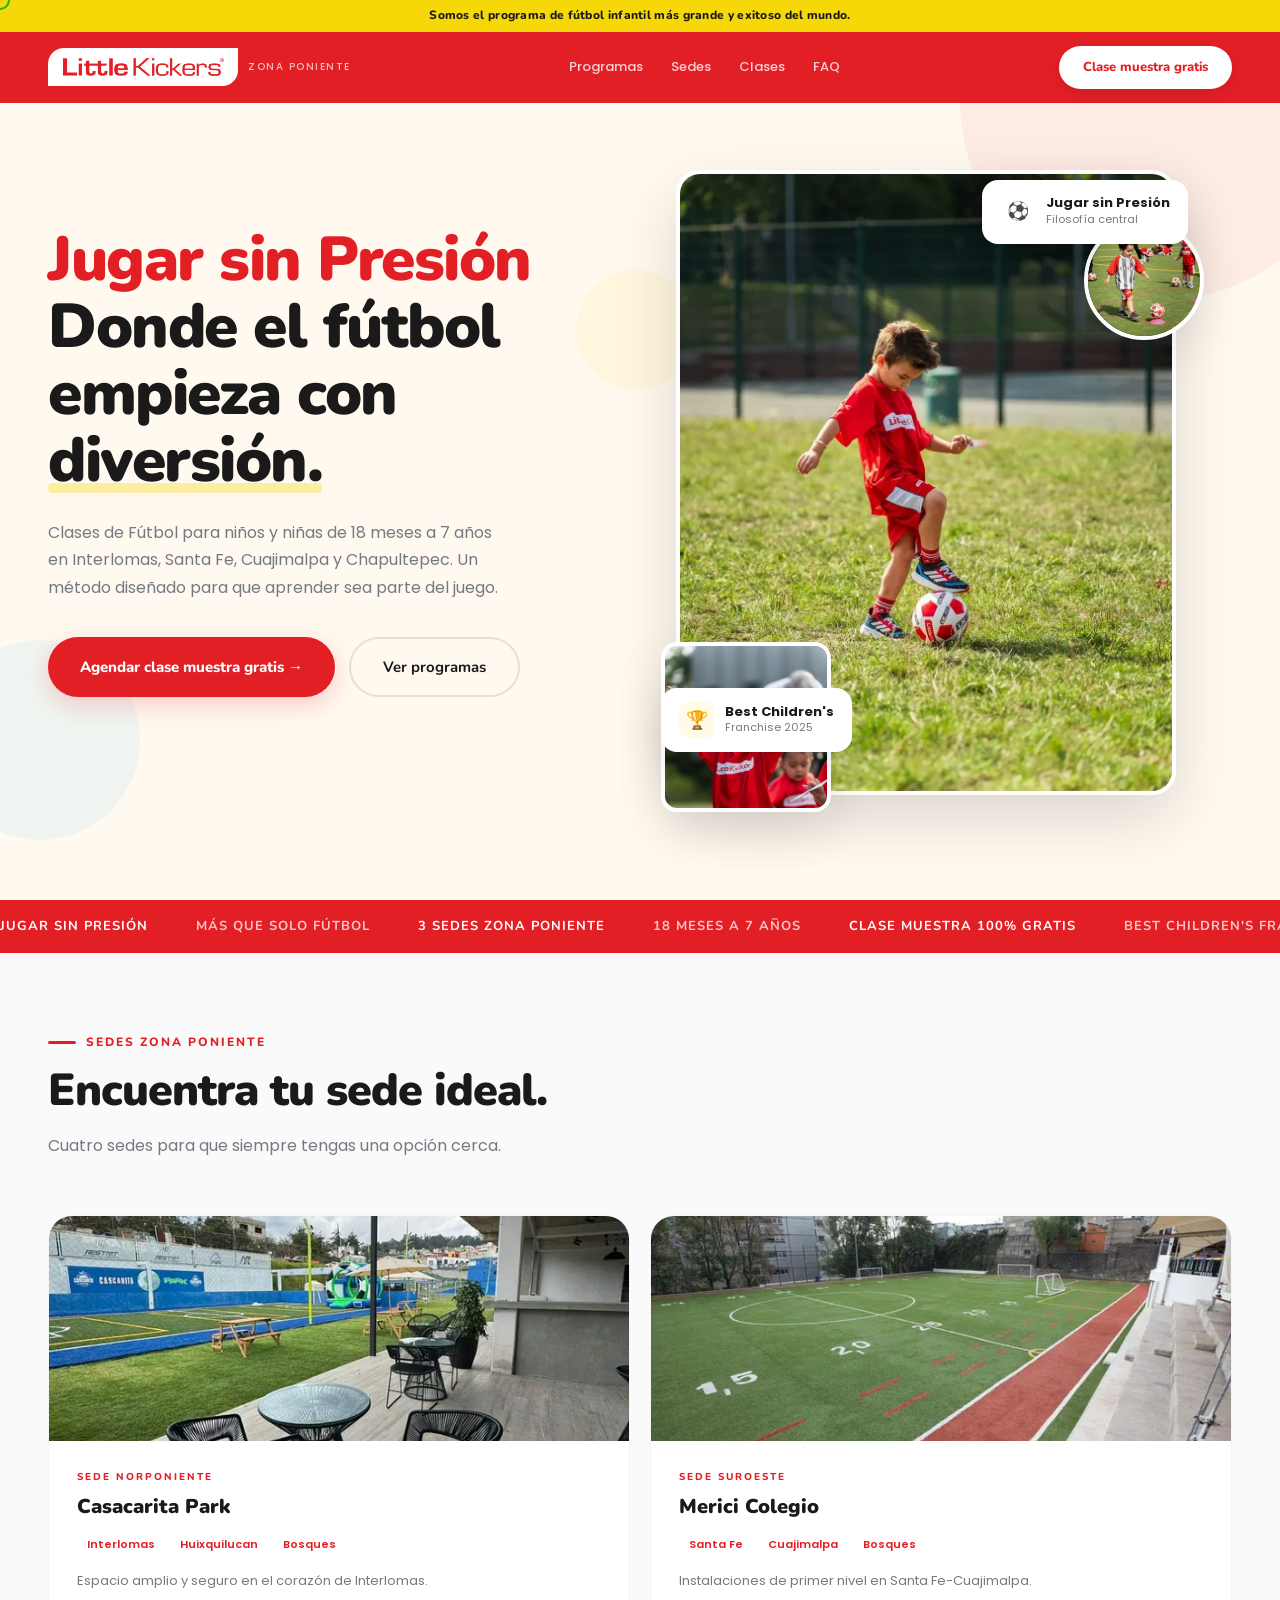
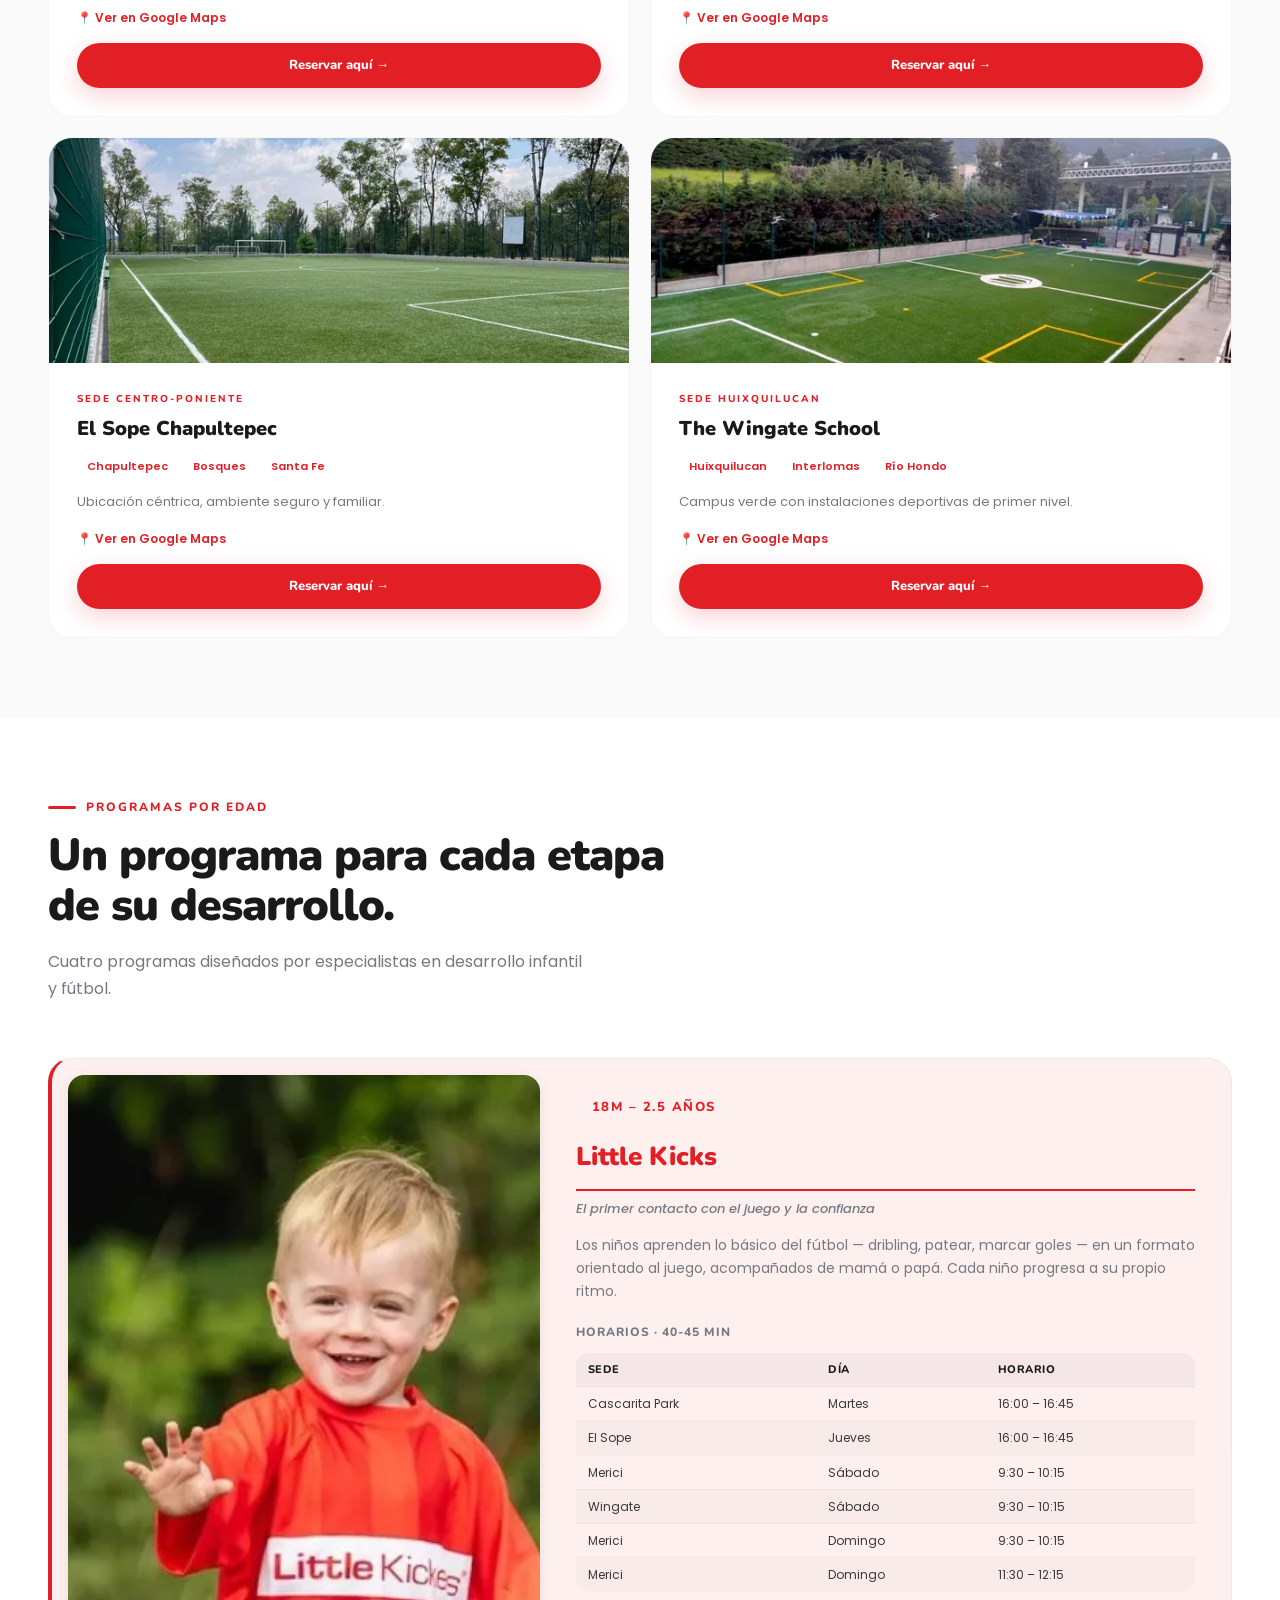
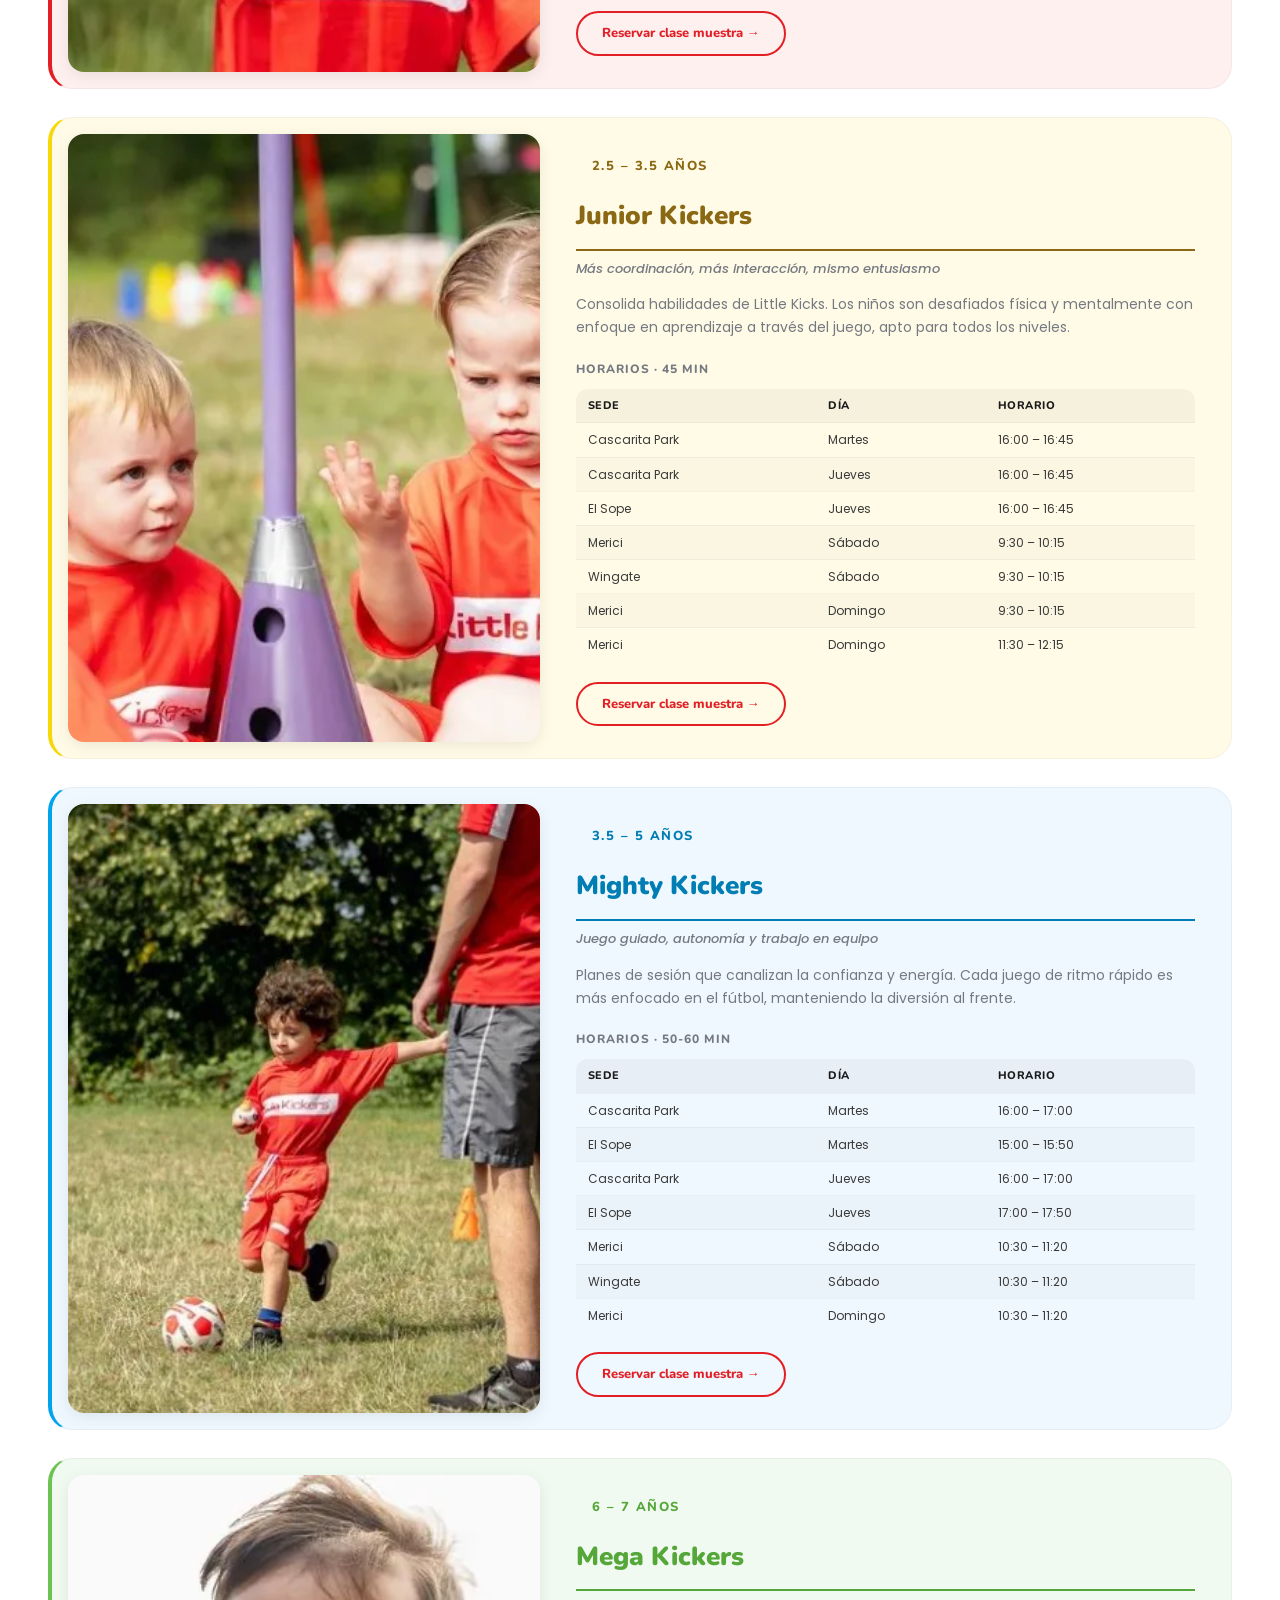
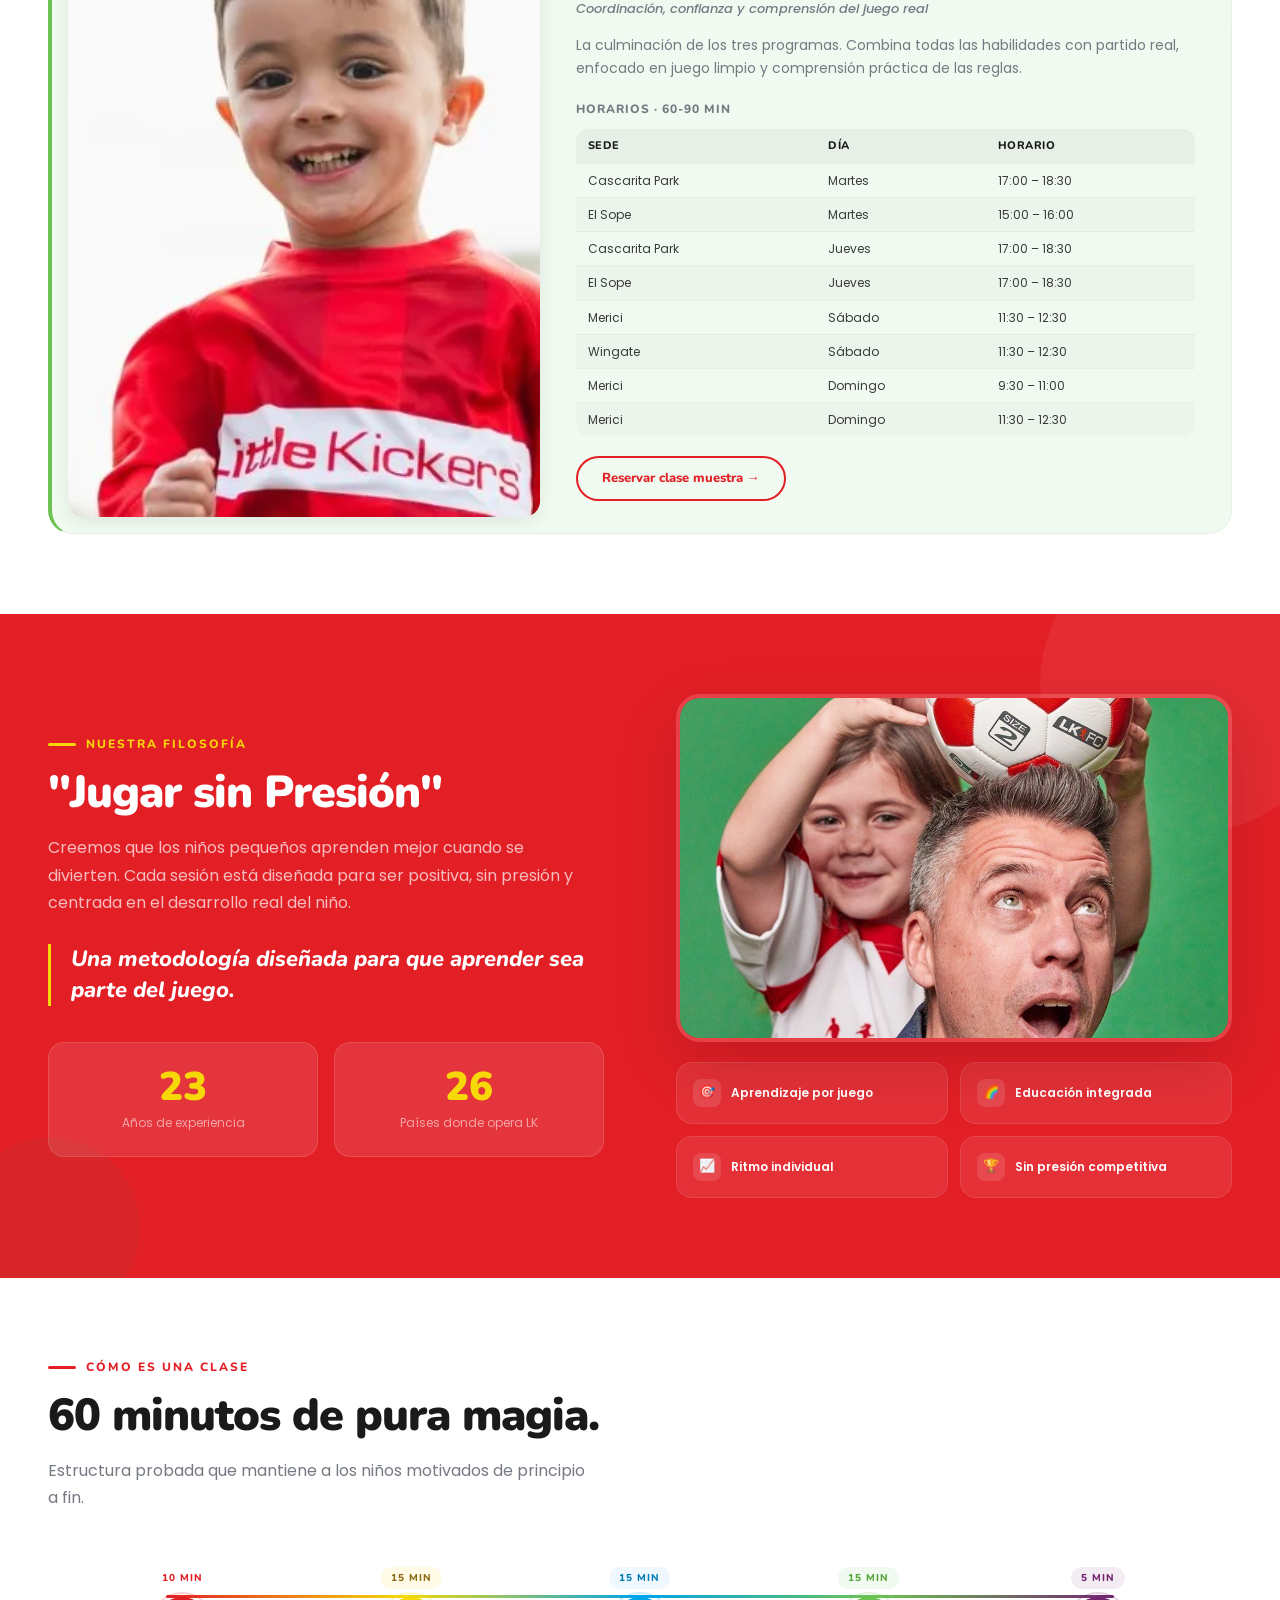
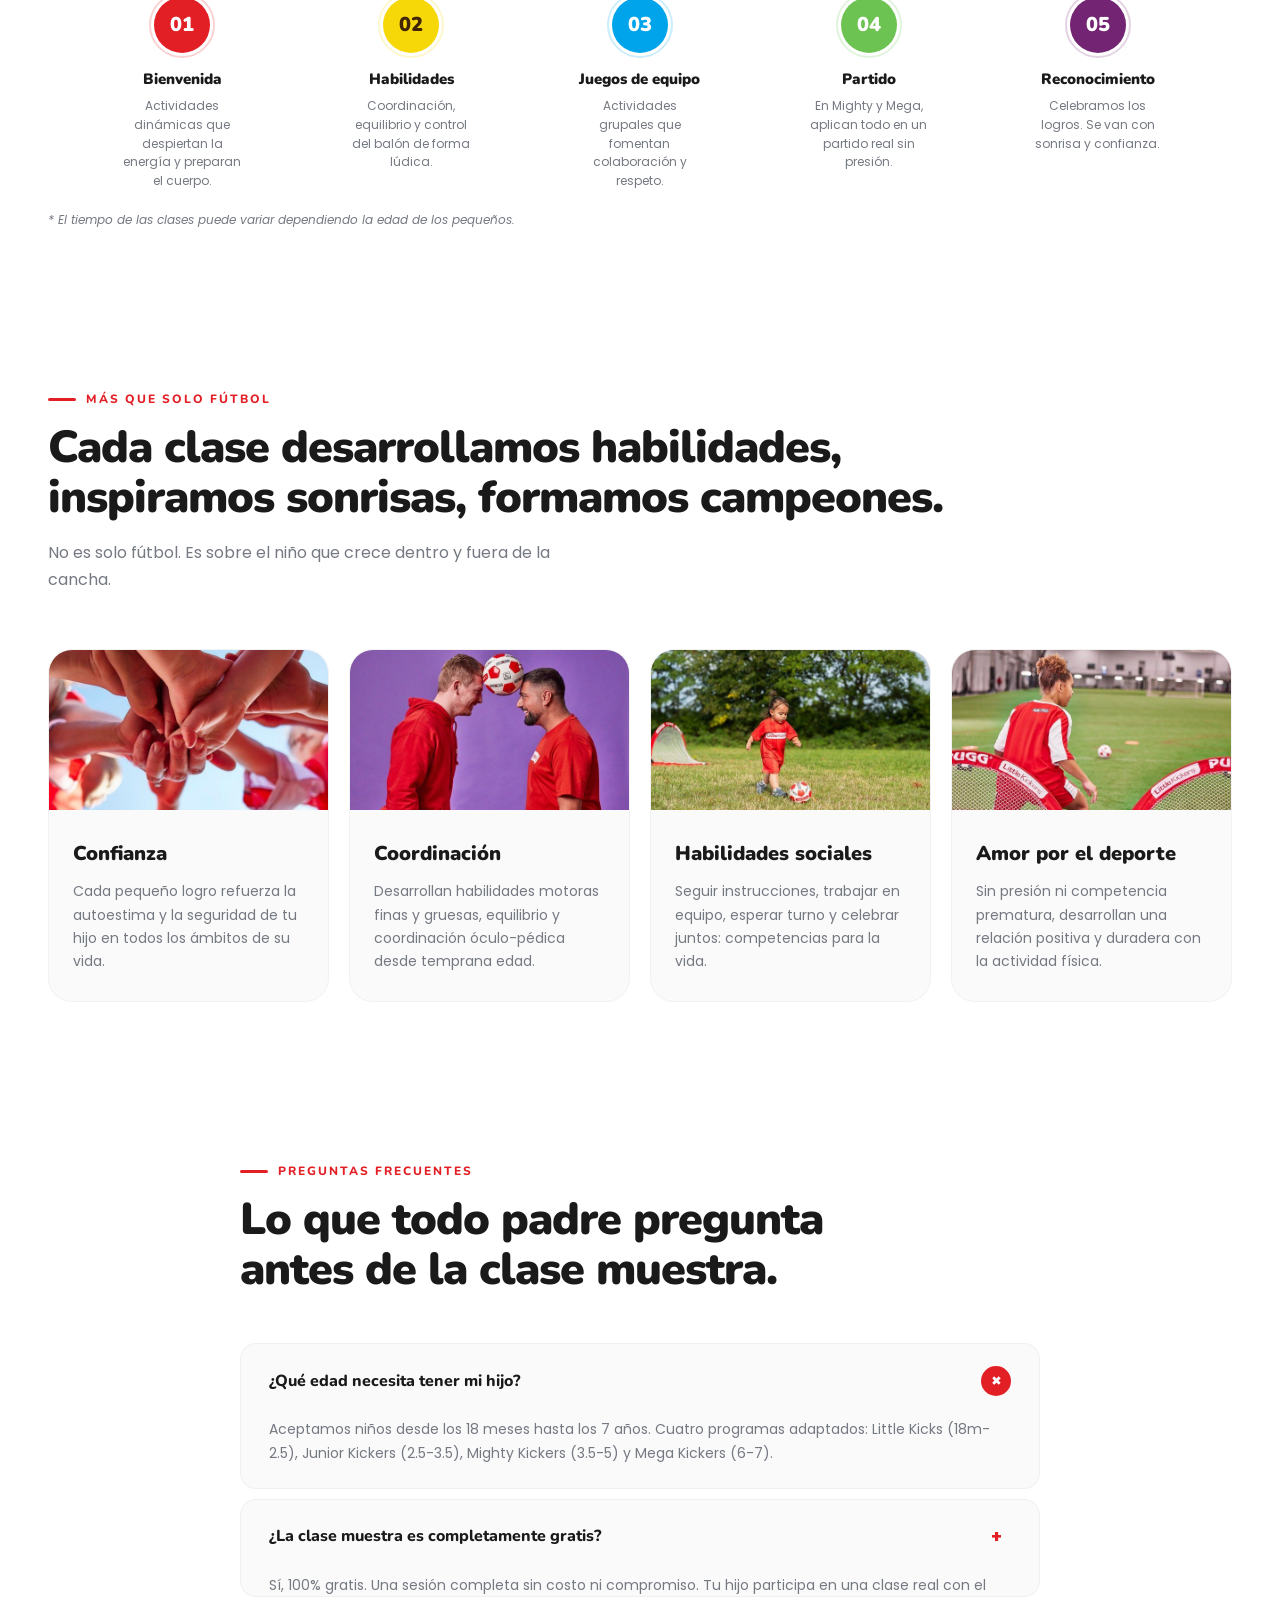
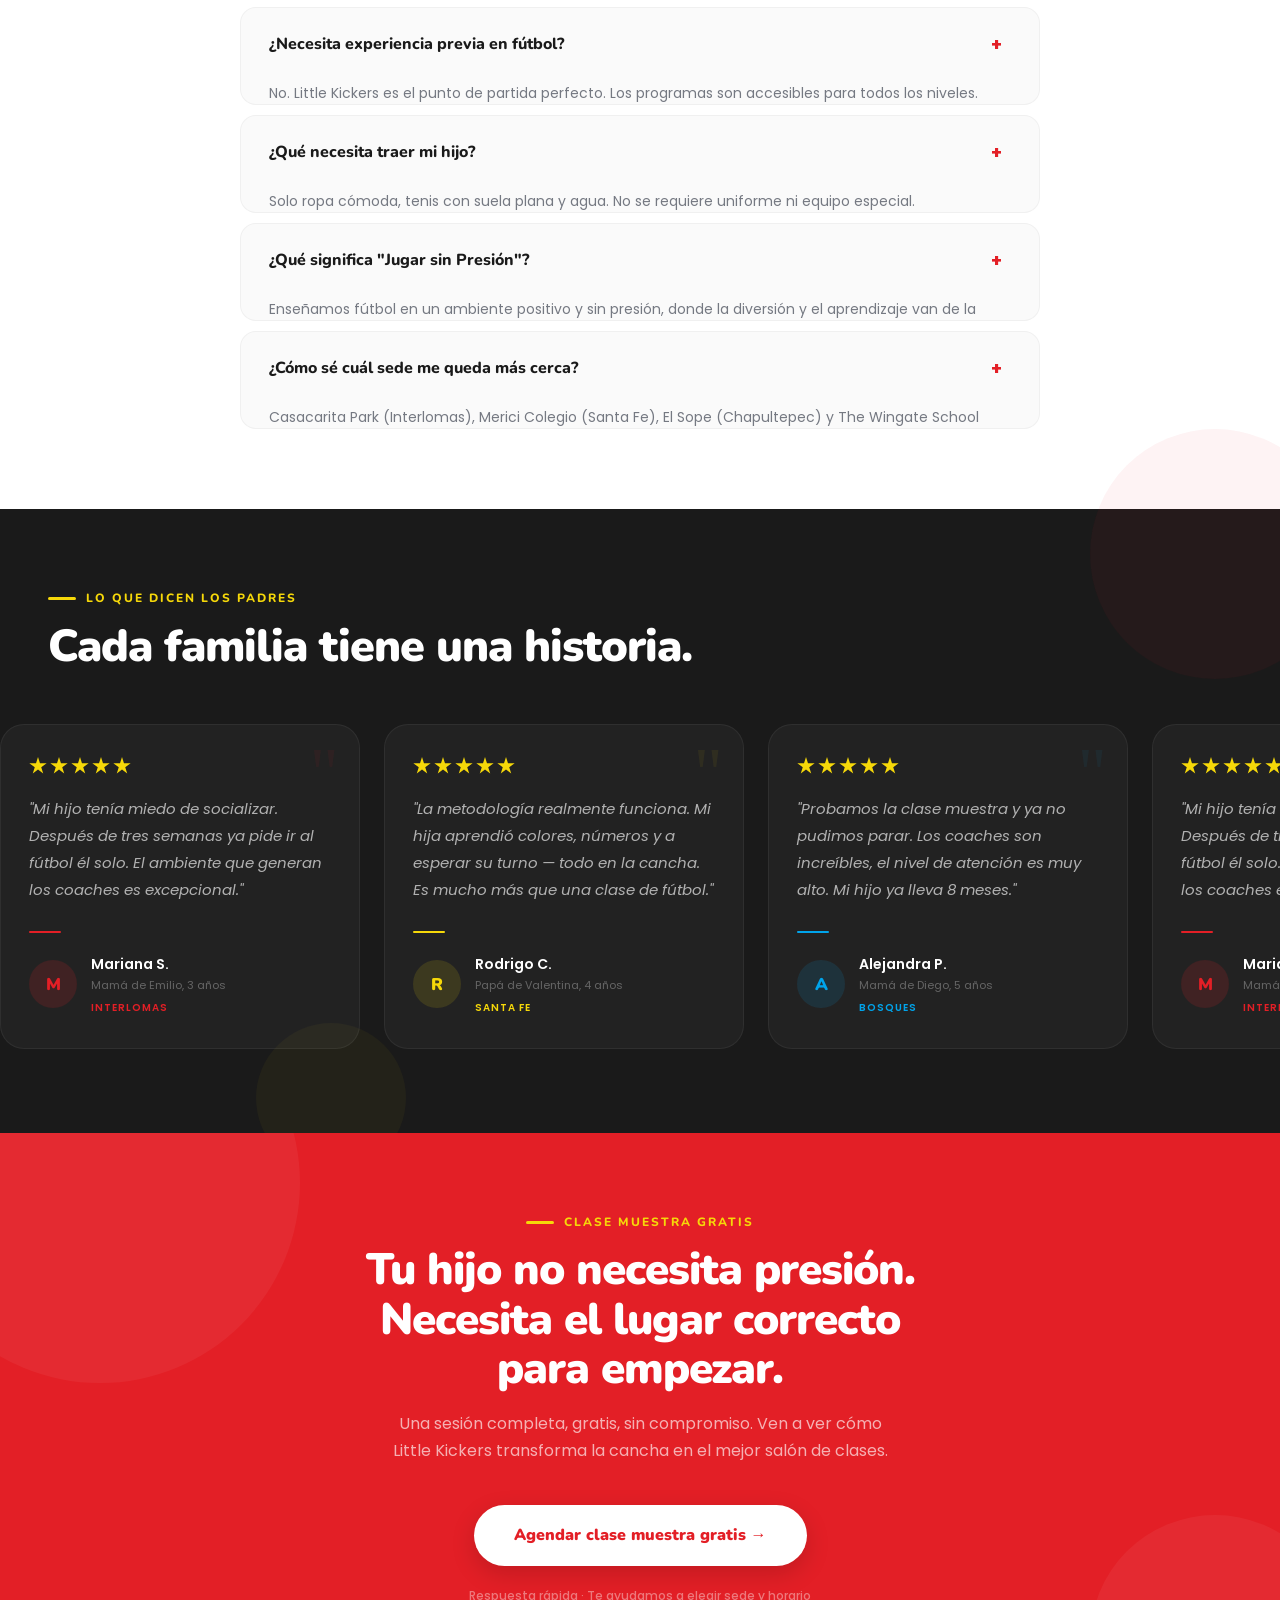
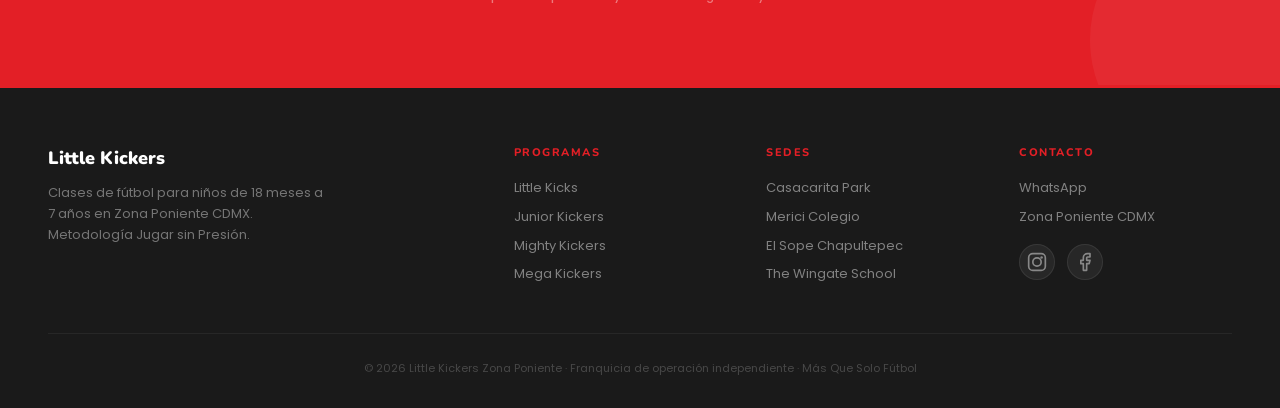
==== index.html @ 84f6823b "Add Google Tag Manager (GTM-WKDBT7DN) Co-Authored-By: Claude Opus 4.6 (1M context) <noreply@anthropi" ====
<!DOCTYPE html>
<html lang="es">
<head>
<!-- Google Tag Manager -->
<script>(function(w,d,s,l,i){w[l]=w[l]||[];w[l].push({'gtm.start':
new Date().getTime(),event:'gtm.js'});var f=d.getElementsByTagName(s)[0],
j=d.createElement(s),dl=l!='dataLayer'?'&l='+l:'';j.async=true;j.src=
'https://www.googletagmanager.com/gtm.js?id='+i+dl;f.parentNode.insertBefore(j,f);
})(window,document,'script','dataLayer','GTM-WKDBT7DN');</script>
<!-- End Google Tag Manager -->
<meta charset="UTF-8">
<meta name="viewport" content="width=device-width, initial-scale=1.0">
<title>Little Kickers Zona Poniente — Jugar sin Presión · Fútbol para niños de 18 meses a 7 años</title>
<meta name="description" content="Clases de fútbol para niños de 18 meses a 7 años en Interlomas, Santa Fe, Cuajimalpa, Bosques, Huixquilucan y Chapultepec. Metodología Jugar sin Presión. Clase muestra 100% gratis.">
<meta name="keywords" content="fútbol niños, Little Kickers, clases fútbol preescolar, Interlomas, Santa Fe, Cuajimalpa, Zona Poniente CDMX, Jugar sin Presión, clase muestra gratis, fútbol infantil">
<meta name="author" content="Little Kickers Zona Poniente">
<meta name="robots" content="index, follow">
<meta name="theme-color" content="#E31F26">
<link rel="icon" href="data:image/svg+xml,<svg xmlns='http://www.w3.org/2000/svg' viewBox='0 0 32 32'><rect width='32' height='32' rx='8' fill='%23E31F26'/><text x='50%25' y='55%25' dominant-baseline='central' text-anchor='middle' fill='white' font-family='sans-serif' font-weight='900' font-size='16'>LK</text></svg>">
<meta property="og:type" content="website">
<meta property="og:url" content="https://littlekickers-zonaponiente.vercel.app/">
<meta property="og:title" content="Little Kickers Zona Poniente — Jugar sin Presión">
<meta property="og:description" content="Clases de fútbol para niños de 18 meses a 7 años. Metodología internacional. Clase muestra 100% gratis en Interlomas, Santa Fe y Chapultepec.">
<meta property="og:image" content="https://littlekickers-zonaponiente.vercel.app/images/prog-mega-kickers.webp">
<meta property="og:locale" content="es_MX">
<meta name="twitter:card" content="summary_large_image">
<meta name="twitter:title" content="Little Kickers Zona Poniente — Jugar sin Presión">
<meta name="twitter:description" content="Fútbol para niños de 18 meses a 7 años en Zona Poniente CDMX. Clase muestra gratis.">
<meta name="twitter:image" content="https://littlekickers-zonaponiente.vercel.app/images/prog-mega-kickers.webp">
<link rel="preconnect" href="https://fonts.googleapis.com">
<link rel="preconnect" href="https://fonts.gstatic.com" crossorigin>
<link rel="dns-prefetch" href="https://wa.me">
<link rel="dns-prefetch" href="https://maps.google.com">
<link rel="dns-prefetch" href="https://www.google.com">
<link rel="preload" as="image" href="images/logo.webp" fetchpriority="high">
<link href="https://fonts.googleapis.com/css2?family=Nunito:wght@400;700;800;900&family=Poppins:wght@300;400;500;600&display=swap" rel="stylesheet">
<link rel="stylesheet" href="styles.css">
</head>
<body>
<!-- Google Tag Manager (noscript) -->
<noscript><iframe src="https://www.googletagmanager.com/ns.html?id=GTM-WKDBT7DN" height="0" width="0" style="display:none;visibility:hidden"></iframe></noscript>
<!-- End Google Tag Manager (noscript) -->

<div class="prog" id="prog"></div>

<!-- TOP BAR -->
<div class="top-bar" id="topbar">
  <span class="top-bar-text">Somos el programa de fútbol infantil más grande y exitoso del mundo.</span>
</div>

<!-- NAV -->
<nav id="nav">
  <a href="#" class="n-logo">
    <!-- Official LK Logo SVG (red on white, pill shape) -->
    <div class="n-logo-icon">
      <img src="images/logo.webp" alt="Little Kickers" height="38">
    </div>
    <div class="n-logo-txt">
      <div class="n-logo-sub">Zona Poniente</div>
    </div>
  </a>
  <div class="n-links">
    <a href="#programas" class="n-link">Programas</a>
    <a href="#sedes" class="n-link">Sedes</a>
    <a href="#clase" class="n-link">Clases</a>
    <a href="#faq" class="n-link">FAQ</a>
  </div>
  <a href="https://wa.me/5215565245035?text=Hola%2C%20me%20interesa%20agendar%20una%20clase%20muestra%20gratis%20para%20mi%20hijo%20en%20Little%20Kickers%20Zona%20Poniente." class="n-cta" target="_blank" rel="noopener">Clase muestra gratis</a>
  <div class="ham" id="ham" data-action="menu"><span></span><span></span><span></span></div>
</nav>
<div class="mob-menu" id="mob">
  <a href="#programas" data-action="menu">Programas</a>
  <a href="#sedes" data-action="menu">Sedes</a>
  <a href="#clase" data-action="menu">Clases</a>
  <a href="#faq" data-action="menu">FAQ</a>
  <a href="https://wa.me/5215565245035?text=Hola%2C%20me%20interesa%20una%20clase%20muestra%20gratis." target="_blank" rel="noopener" style="color:var(--lk-red)" data-action="menu">Clase muestra gratis →</a>
</div>

<!-- HERO -->
<section class="hero" id="inicio">
  <div class="hero-circles"><div class="hc hc1"></div><div class="hc hc2"></div><div class="hc hc3"></div><div class="hc hc4"></div></div>
  <div class="hero-inner">
    <div class="hero-text">
      <h1><span class="red">Jugar sin Presión</span><br>Donde el fútbol empieza con <span class="uy">diversión.</span></h1>
      <p class="hero-sub">Clases de Fútbol para niños y niñas de 18 meses a 7 años en Interlomas, Santa Fe, Cuajimalpa y Chapultepec. Un método diseñado para que aprender sea parte del juego.</p>
      <div class="hero-ctas">
        <a href="https://wa.me/5215565245035?text=Hola%2C%20me%20interesa%20agendar%20una%20clase%20muestra%20gratis%20para%20mi%20hijo%20en%20Little%20Kickers%20Zona%20Poniente." class="btn-r" target="_blank" rel="noopener">Agendar clase muestra gratis →</a>
        <a href="#programas" class="btn-o">Ver programas</a>
      </div>
    </div>
    <div class="hero-vis">
      <video class="hero-vid" autoplay muted loop playsinline preload="auto" poster="images/hero-celebration.webp" width="500" height="625">
        <source src="images/hero-video.mp4" type="video/mp4">
        <img src="images/hero-celebration.webp" alt="Little Kickers en acción" class="hero-img" width="500" height="625">
      </video>
      <img src="images/hero-highfive.jpg" alt="Coach dando high-five a niño" class="hero-sm p1" width="170" height="170" loading="lazy">
      <img src="images/hero-heart.jpg" alt="Niña haciendo corazón con las manos" class="hero-sm p2" width="140" height="140" loading="lazy">
      <div class="hero-fl f1"><div class="fl-icon" style="background:var(--rp)">⚽</div><div><div class="fl-t">Jugar sin Presión</div><div class="fl-s">Filosofía central</div></div></div>
      <div class="hero-fl f2"><div class="fl-icon" style="background:var(--yp)">🏆</div><div><div class="fl-t">Best Children's</div><div class="fl-s">Franchise 2025</div></div></div>
    </div>
  </div>
</section>

<!-- TICKER -->
<div class="ticker"><div class="ticker-track">
  <span class="ti"><strong>Jugar sin Presión</strong></span><span class="ti">Más Que Solo Fútbol</span><span class="ti"><strong>3 Sedes Zona Poniente</strong></span><span class="ti">18 meses a 7 años</span><span class="ti"><strong>Clase Muestra 100% Gratis</strong></span><span class="ti">Best Children's Franchise 2025</span><span class="ti"><strong>26 Países · 320+ Franquicias</strong></span>
  <span class="ti"><strong>Jugar sin Presión</strong></span><span class="ti">Más Que Solo Fútbol</span><span class="ti"><strong>3 Sedes Zona Poniente</strong></span><span class="ti">18 meses a 7 años</span><span class="ti"><strong>Clase Muestra 100% Gratis</strong></span><span class="ti">Best Children's Franchise 2025</span><span class="ti"><strong>26 Países · 320+ Franquicias</strong></span>
</div></div>

<!-- SEDES -->
<section class="sec sed" id="sedes">
  <div class="sec-in">
    <div class="sec-tag rv">Sedes Zona Poniente</div>
    <h2 class="sec-h rv d1">Encuentra tu sede ideal.</h2>
    <p class="sec-d rv d2">Cuatro sedes para que siempre tengas una opción cerca.</p>
    <div class="sed-g">
      <div class="sed-c rv"><div class="sed-map"><img src="images/sede-cascarita.webp" alt="Casacarita Park - sede Interlomas" class="sed-img" width="640" height="360" loading="lazy"></div><div class="sed-body"><div class="sed-zone">Sede Norponiente</div><div class="sed-name">Casacarita Park</div><div class="sed-tags"><span class="sed-tag">Interlomas</span><span class="sed-tag">Huixquilucan</span><span class="sed-tag">Bosques</span></div><div class="sed-desc">Espacio amplio y seguro en el corazón de Interlomas.</div><a href="https://www.google.com/maps/place/Cascarita+Park/@19.3475916,-99.3107434,17z/data=!3m1!4b1!4m6!3m5!1s0x85d207d34cbfd849:0xb42cde1fd2afd550!8m2!3d19.3475866!4d-99.3081685!16s%2Fg%2F11x01_0gjw?entry=ttu" class="sed-pin-link" target="_blank" rel="noopener">📍 Ver en Google Maps</a><a href="https://wa.me/5215565245035?text=Hola%2C%20me%20interesa%20agendar%20una%20clase%20muestra%20gratis%20en%20Casacarita%20Park." class="sed-cta" target="_blank" rel="noopener">Reservar aquí →</a></div></div>
      <div class="sed-c rv d1"><div class="sed-map"><img src="images/sede-merici.webp" alt="Merici Colegio - sede Santa Fe" class="sed-img" width="640" height="360" loading="lazy"></div><div class="sed-body"><div class="sed-zone">Sede Suroeste</div><div class="sed-name">Merici Colegio</div><div class="sed-tags"><span class="sed-tag">Santa Fe</span><span class="sed-tag">Cuajimalpa</span><span class="sed-tag">Bosques</span></div><div class="sed-desc">Instalaciones de primer nivel en Santa Fe-Cuajimalpa.</div><a href="https://www.google.com/maps/place/Colegio+Merici/@19.3832648,-99.2578857,17z/data=!3m1!4b1!4m6!3m5!1s0x85d2011f761e665d:0x805bfde3158527c1!8m2!3d19.3832598!4d-99.2553108!16s%2Fg%2F1ptwy5fjj?entry=ttu" class="sed-pin-link" target="_blank" rel="noopener">📍 Ver en Google Maps</a><a href="https://wa.me/5215565245035?text=Hola%2C%20me%20interesa%20agendar%20una%20clase%20muestra%20gratis%20en%20Merici%20Colegio." class="sed-cta" target="_blank" rel="noopener">Reservar aquí →</a></div></div>
      <div class="sed-c rv d2"><div class="sed-map"><img src="images/sede-sope.webp" alt="El Sope Chapultepec - sede Centro-Poniente" class="sed-img" width="640" height="360" loading="lazy"></div><div class="sed-body"><div class="sed-zone">Sede Centro-Poniente</div><div class="sed-name">El Sope Chapultepec</div><div class="sed-tags"><span class="sed-tag">Chapultepec</span><span class="sed-tag">Bosques</span><span class="sed-tag">Santa Fe</span></div><div class="sed-desc">Ubicación céntrica, ambiente seguro y familiar.</div><a href="https://www.google.com/maps/search/?api=1&query=19.417034,-99.201044" class="sed-pin-link" target="_blank" rel="noopener">📍 Ver en Google Maps</a><a href="https://wa.me/5215565245035?text=Hola%2C%20me%20interesa%20agendar%20una%20clase%20muestra%20gratis%20en%20El%20Sope%20Chapultepec." class="sed-cta" target="_blank" rel="noopener">Reservar aquí →</a></div></div>
      <div class="sed-c rv d3"><div class="sed-map"><img src="images/sede-wingate.webp" alt="The Wingate School - sede Huixquilucan" class="sed-img" width="640" height="360" loading="lazy"></div><div class="sed-body"><div class="sed-zone">Sede Huixquilucan</div><div class="sed-name">The Wingate School</div><div class="sed-tags"><span class="sed-tag">Huixquilucan</span><span class="sed-tag">Interlomas</span><span class="sed-tag">Río Hondo</span></div><div class="sed-desc">Campus verde con instalaciones deportivas de primer nivel.</div><a href="https://www.google.com/maps/place/The+Wingate+School/@19.4018648,-99.3266987,17z/data=!3m1!4b1!4m6!3m5!1s0x85d201f303a98a65:0xe2e23447874b10c!8m2!3d19.4018598!4d-99.3241238!16s%2Fg%2F11cmyvkqmg?entry=ttu" class="sed-pin-link" target="_blank" rel="noopener">📍 Ver en Google Maps</a><a href="https://wa.me/5215565245035?text=Hola%2C%20me%20interesa%20agendar%20una%20clase%20muestra%20gratis%20en%20The%20Wingate%20School." class="sed-cta" target="_blank" rel="noopener">Reservar aquí →</a></div></div>
    </div>
  </div>
</section>

<!-- PROGRAMS -->
<section class="sec prg" id="programas">
  <div class="sec-in">
    <div class="sec-tag rv">Programas por edad</div>
    <h2 class="sec-h rv d1">Un programa para cada etapa<br>de su desarrollo.</h2>
    <p class="sec-d rv d2">Cuatro programas diseñados por especialistas en desarrollo infantil y fútbol.</p>
    <div class="prg-g">
      <div class="prg-c rv">
        <img src="images/prog-little-kicks.webp" alt="Bebé aprendiendo fútbol en Little Kicks" class="prg-img" loading="lazy" width="640" height="220">
        <div class="prg-body"><div class="prg-top"><span class="prg-tag red">18m – 2.5 años</span></div><div class="prg-name">Little Kicks</div><div class="prg-sub">El primer contacto con el juego y la confianza</div><div class="prg-desc">Los niños aprenden lo básico del fútbol — dribling, patear, marcar goles — en un formato orientado al juego, acompañados de mamá o papá. Cada niño progresa a su propio ritmo.</div><div class="prg-hor"><div class="prg-hor-h">Horarios · 40-45 min</div><table class="prg-tb"><thead><tr><th>Sede</th><th>Día</th><th>Horario</th></tr></thead><tbody><tr><td>Cascarita Park</td><td>Martes</td><td>16:00 – 16:45</td></tr><tr><td>El Sope</td><td>Jueves</td><td>16:00 – 16:45</td></tr><tr><td>Merici</td><td>Sábado</td><td>9:30 – 10:15</td></tr><tr><td>Wingate</td><td>Sábado</td><td>9:30 – 10:15</td></tr><tr><td>Merici</td><td>Domingo</td><td>9:30 – 10:15</td></tr><tr><td>Merici</td><td>Domingo</td><td>11:30 – 12:15</td></tr></tbody></table></div><a href="https://wa.me/5215565245035?text=Hola%2C%20me%20interesa%20Little%20Kicks%20(18%20meses%20a%202.5%20años)%20-%20clase%20muestra%20gratis." class="prg-cta" target="_blank" rel="noopener">Reservar clase muestra →</a></div>
      </div>
      <div class="prg-c rv d1">
        <img src="images/prog-junior-kickers.webp" alt="Niño pequeño pateando balón en Junior Kickers" class="prg-img" loading="lazy" width="640" height="220">
        <div class="prg-body"><div class="prg-top"><span class="prg-tag yel">2.5 – 3.5 años</span></div><div class="prg-name">Junior Kickers</div><div class="prg-sub">Más coordinación, más interacción, mismo entusiasmo</div><div class="prg-desc">Consolida habilidades de Little Kicks. Los niños son desafiados física y mentalmente con enfoque en aprendizaje a través del juego, apto para todos los niveles.</div><div class="prg-hor"><div class="prg-hor-h">Horarios · 45 min</div><table class="prg-tb"><thead><tr><th>Sede</th><th>Día</th><th>Horario</th></tr></thead><tbody><tr><td>Cascarita Park</td><td>Martes</td><td>16:00 – 16:45</td></tr><tr><td>Cascarita Park</td><td>Jueves</td><td>16:00 – 16:45</td></tr><tr><td>El Sope</td><td>Jueves</td><td>16:00 – 16:45</td></tr><tr><td>Merici</td><td>Sábado</td><td>9:30 – 10:15</td></tr><tr><td>Wingate</td><td>Sábado</td><td>9:30 – 10:15</td></tr><tr><td>Merici</td><td>Domingo</td><td>9:30 – 10:15</td></tr><tr><td>Merici</td><td>Domingo</td><td>11:30 – 12:15</td></tr></tbody></table></div><a href="https://wa.me/5215565245035?text=Hola%2C%20me%20interesa%20Junior%20Kickers%20(2.5%20a%203.5%20años)%20-%20clase%20muestra%20gratis." class="prg-cta" target="_blank" rel="noopener">Reservar clase muestra →</a></div>
      </div>
      <div class="prg-c rv d2">
        <img src="images/prog-mighty-kickers.webp" alt="Niño corriendo sonriente en Mighty Kickers" class="prg-img" loading="lazy" width="640" height="220">
        <div class="prg-body"><div class="prg-top"><span class="prg-tag blu">3.5 – 5 años</span></div><div class="prg-name">Mighty Kickers</div><div class="prg-sub">Juego guiado, autonomía y trabajo en equipo</div><div class="prg-desc">Planes de sesión que canalizan la confianza y energía. Cada juego de ritmo rápido es más enfocado en el fútbol, manteniendo la diversión al frente.</div><div class="prg-hor"><div class="prg-hor-h">Horarios · 50-60 min</div><table class="prg-tb"><thead><tr><th>Sede</th><th>Día</th><th>Horario</th></tr></thead><tbody><tr><td>Cascarita Park</td><td>Martes</td><td>16:00 – 17:00</td></tr><tr><td>El Sope</td><td>Martes</td><td>15:00 – 15:50</td></tr><tr><td>Cascarita Park</td><td>Jueves</td><td>16:00 – 17:00</td></tr><tr><td>El Sope</td><td>Jueves</td><td>17:00 – 17:50</td></tr><tr><td>Merici</td><td>Sábado</td><td>10:30 – 11:20</td></tr><tr><td>Wingate</td><td>Sábado</td><td>10:30 – 11:20</td></tr><tr><td>Merici</td><td>Domingo</td><td>10:30 – 11:20</td></tr></tbody></table></div><a href="https://wa.me/5215565245035?text=Hola%2C%20me%20interesa%20Mighty%20Kickers%20(3.5%20a%205%20años)%20-%20clase%20muestra%20gratis." class="prg-cta" target="_blank" rel="noopener">Reservar clase muestra →</a></div>
      </div>
      <div class="prg-c rv d3">
        <img src="images/prog-mega-kickers.webp" alt="Partido de niños en Mega Kickers" class="prg-img" loading="lazy" width="640" height="220">
        <div class="prg-body"><div class="prg-top"><span class="prg-tag grn">6 – 7 años</span></div><div class="prg-name">Mega Kickers</div><div class="prg-sub">Coordinación, confianza y comprensión del juego real</div><div class="prg-desc">La culminación de los tres programas. Combina todas las habilidades con partido real, enfocado en juego limpio y comprensión práctica de las reglas.</div><div class="prg-hor"><div class="prg-hor-h">Horarios · 60-90 min</div><table class="prg-tb"><thead><tr><th>Sede</th><th>Día</th><th>Horario</th></tr></thead><tbody><tr><td>Cascarita Park</td><td>Martes</td><td>17:00 – 18:30</td></tr><tr><td>El Sope</td><td>Martes</td><td>15:00 – 16:00</td></tr><tr><td>Cascarita Park</td><td>Jueves</td><td>17:00 – 18:30</td></tr><tr><td>El Sope</td><td>Jueves</td><td>17:00 – 18:30</td></tr><tr><td>Merici</td><td>Sábado</td><td>11:30 – 12:30</td></tr><tr><td>Wingate</td><td>Sábado</td><td>11:30 – 12:30</td></tr><tr><td>Merici</td><td>Domingo</td><td>9:30 – 11:00</td></tr><tr><td>Merici</td><td>Domingo</td><td>11:30 – 12:30</td></tr></tbody></table></div><a href="https://wa.me/5215565245035?text=Hola%2C%20me%20interesa%20Mega%20Kickers%20(6%20a%207%20años)%20-%20clase%20muestra%20gratis." class="prg-cta" target="_blank" rel="noopener">Reservar clase muestra →</a></div>
      </div>
    </div>
  </div>
</section>

<!-- PHILOSOPHY -->
<section class="sec phi">
  <div class="phi-deco phi-d1"></div><div class="phi-deco phi-d2"></div>
  <div class="sec-in">
    <div class="phi-grid">
      <div>
        <div class="sec-tag rv">Nuestra filosofía</div>
        <h2 class="sec-h rv d1">"Jugar sin Presión"</h2>
        <p class="sec-d rv d2">Creemos que los niños pequeños aprenden mejor cuando se divierten. Cada sesión está diseñada para ser positiva, sin presión y centrada en el desarrollo real del niño.</p>
        <p class="phi-q rv d3">Una metodología diseñada para que aprender sea parte del juego.</p>
        <div class="phi-stats rv d4">
          <div class="phi-st"><div class="phi-st-n">23</div><div class="phi-st-l">Años de experiencia</div></div>
          <div class="phi-st"><div class="phi-st-n">26</div><div class="phi-st-l">Países donde opera LK</div></div>
        </div>
      </div>
      <div class="rv d2">
        <img src="images/philosophy-dad.jpg" alt="Papá jugando con su hija en Little Kickers, filosofía Jugar sin Presión" class="phi-img" width="600" height="800" loading="lazy">
        <div class="phi-feats">
          <div class="phi-ft"><div class="phi-ft-i">🎯</div><div class="phi-ft-t">Aprendizaje por juego</div></div>
          <div class="phi-ft"><div class="phi-ft-i">🌈</div><div class="phi-ft-t">Educación integrada</div></div>
          <div class="phi-ft"><div class="phi-ft-i">📈</div><div class="phi-ft-t">Ritmo individual</div></div>
          <div class="phi-ft"><div class="phi-ft-i">🏆</div><div class="phi-ft-t">Sin presión competitiva</div></div>
        </div>
      </div>
    </div>
  </div>
</section>

<!-- STEPS -->
<section class="sec" id="clase">
  <div class="sec-in">
    <div class="sec-tag rv">Cómo es una clase</div>
    <h2 class="sec-h rv d1">60 minutos de pura magia.</h2>
    <p class="sec-d rv d2">Estructura probada que mantiene a los niños motivados de principio a fin.</p>
    <div class="stp-wrap" id="stpWrap">
      <div class="stp-line"><div class="stp-line-fill"></div></div>
      <div class="stp-g">
        <div class="stp-c"><div class="stp-time">10 min</div><div class="stp-circle">01</div><div class="stp-c-text"><div class="stp-name">Bienvenida</div><div class="stp-d">Actividades dinámicas que despiertan la energía y preparan el cuerpo.</div></div></div>
        <div class="stp-c"><div class="stp-time">15 min</div><div class="stp-circle">02</div><div class="stp-c-text"><div class="stp-name">Habilidades</div><div class="stp-d">Coordinación, equilibrio y control del balón de forma lúdica.</div></div></div>
        <div class="stp-c"><div class="stp-time">15 min</div><div class="stp-circle">03</div><div class="stp-c-text"><div class="stp-name">Juegos de equipo</div><div class="stp-d">Actividades grupales que fomentan colaboración y respeto.</div></div></div>
        <div class="stp-c"><div class="stp-time">15 min</div><div class="stp-circle">04</div><div class="stp-c-text"><div class="stp-name">Partido</div><div class="stp-d">En Mighty y Mega, aplican todo en un partido real sin presión.</div></div></div>
        <div class="stp-c"><div class="stp-time">5 min</div><div class="stp-circle">05</div><div class="stp-c-text"><div class="stp-name">Reconocimiento</div><div class="stp-d">Celebramos los logros. Se van con sonrisa y confianza.</div></div></div>
      </div>
    </div>
    <p class="rv d3" style="font-size:12px;color:var(--lk-dg);margin-top:20px;font-style:italic;">* El tiempo de las clases puede variar dependiendo la edad de los pequeños.</p>
  </div>
</section>

<!-- BENEFITS -->
<section class="sec">
  <div class="sec-in">
    <div class="sec-tag rv">Más Que Solo Fútbol</div>
    <h2 class="sec-h rv d1">Cada clase desarrollamos habilidades,<br>inspiramos sonrisas, formamos campeones.</h2>
    <p class="sec-d rv d2">No es solo fútbol. Es sobre el niño que crece dentro y fuera de la cancha.</p>
    <div class="ben-g">
      <div class="ben-c rv"><img src="images/team-hands.jpg" alt="Niños uniendo manos en equipo" class="ben-img" width="640" height="160" loading="lazy"><div class="ben-body"><div class="ben-n">Confianza</div><div class="ben-d">Cada pequeño logro refuerza la autoestima y la seguridad de tu hijo en todos los ámbitos de su vida.</div></div></div>
      <div class="ben-c rv d1"><img src="images/feet-balls.jpg" alt="Pies de niños con balones LK" class="ben-img" width="640" height="160" loading="lazy"><div class="ben-body"><div class="ben-n">Coordinación</div><div class="ben-d">Desarrollan habilidades motoras finas y gruesas, equilibrio y coordinación óculo-pédica desde temprana edad.</div></div></div>
      <div class="ben-c rv d2"><img src="images/toddler-kick.jpg" alt="Pequeña pateando balón en clase" class="ben-img" width="640" height="160" loading="lazy"><div class="ben-body"><div class="ben-n">Habilidades sociales</div><div class="ben-d">Seguir instrucciones, trabajar en equipo, esperar turno y celebrar juntos: competencias para la vida.</div></div></div>
      <div class="ben-c rv d3"><img src="images/boy-dribble.jpg" alt="Niño driblando con confianza" class="ben-img" width="640" height="160" loading="lazy"><div class="ben-body"><div class="ben-n">Amor por el deporte</div><div class="ben-d">Sin presión ni competencia prematura, desarrollan una relación positiva y duradera con la actividad física.</div></div></div>
    </div>
  </div>
</section>

<!-- FAQ -->
<section class="sec" id="faq">
  <div class="faq-in">
    <div class="sec-tag rv">Preguntas frecuentes</div>
    <h2 class="sec-h rv d1">Lo que todo padre pregunta<br>antes de la clase muestra.</h2>
    <div class="faq-list">
      <div class="faq-item open rv"><div class="faq-q" data-action="faq"><div class="faq-qt">¿Qué edad necesita tener mi hijo?</div><div class="faq-tog">+</div></div><div class="faq-a"><div class="faq-at">Aceptamos niños desde los 18 meses hasta los 7 años. Cuatro programas adaptados: Little Kicks (18m-2.5), Junior Kickers (2.5-3.5), Mighty Kickers (3.5-5) y Mega Kickers (6-7).</div></div></div>
      <div class="faq-item rv d1"><div class="faq-q" data-action="faq"><div class="faq-qt">¿La clase muestra es completamente gratis?</div><div class="faq-tog">+</div></div><div class="faq-a"><div class="faq-at">Sí, 100% gratis. Una sesión completa sin costo ni compromiso. Tu hijo participa en una clase real con el grupo de su edad.</div></div></div>
      <div class="faq-item rv d2"><div class="faq-q" data-action="faq"><div class="faq-qt">¿Necesita experiencia previa en fútbol?</div><div class="faq-tog">+</div></div><div class="faq-a"><div class="faq-at">No. Little Kickers es el punto de partida perfecto. Los programas son accesibles para todos los niveles.</div></div></div>
      <div class="faq-item rv d3"><div class="faq-q" data-action="faq"><div class="faq-qt">¿Qué necesita traer mi hijo?</div><div class="faq-tog">+</div></div><div class="faq-a"><div class="faq-at">Solo ropa cómoda, tenis con suela plana y agua. No se requiere uniforme ni equipo especial.</div></div></div>
      <div class="faq-item rv d4"><div class="faq-q" data-action="faq"><div class="faq-qt">¿Qué significa "Jugar sin Presión"?</div><div class="faq-tog">+</div></div><div class="faq-a"><div class="faq-at">Enseñamos fútbol en un ambiente positivo y sin presión, donde la diversión y el aprendizaje van de la mano. Nunca empujamos, acompañamos.</div></div></div>
      <div class="faq-item rv d5"><div class="faq-q" data-action="faq"><div class="faq-qt">¿Cómo sé cuál sede me queda más cerca?</div><div class="faq-tog">+</div></div><div class="faq-a"><div class="faq-at">Casacarita Park (Interlomas), Merici Colegio (Santa Fe), El Sope (Chapultepec) y The Wingate School (Huixquilucan). Escríbenos por WhatsApp y te orientamos.</div></div></div>
    </div>
  </div>
</section>

<!-- TESTIMONIALS -->
<section class="test">
  <div class="test-d test-d1"></div><div class="test-d test-d2"></div>
  <div class="test-header">
    <div class="sec-tag rv">Lo que dicen los padres</div>
    <h2 class="sec-h rv d1">Cada familia tiene una historia.</h2>
  </div>
  <div class="test-overflow">
  <div class="test-track">
    <div class="test-c tc0 rv"><div class="test-q">"</div><div class="test-stars"><div class="test-star"></div><div class="test-star"></div><div class="test-star"></div><div class="test-star"></div><div class="test-star"></div></div><div class="test-txt">"Mi hijo tenía miedo de socializar. Después de tres semanas ya pide ir al fútbol él solo. El ambiente que generan los coaches es excepcional."</div><div class="test-div"></div><div class="test-auth"><div class="test-av">M</div><div><div class="test-nm">Mariana S.</div><div class="test-rl">Mamá de Emilio, 3 años</div><div class="test-sede">Interlomas</div></div></div></div>
    <div class="test-c tc1 rv d1"><div class="test-q">"</div><div class="test-stars"><div class="test-star"></div><div class="test-star"></div><div class="test-star"></div><div class="test-star"></div><div class="test-star"></div></div><div class="test-txt">"La metodología realmente funciona. Mi hija aprendió colores, números y a esperar su turno — todo en la cancha. Es mucho más que una clase de fútbol."</div><div class="test-div"></div><div class="test-auth"><div class="test-av">R</div><div><div class="test-nm">Rodrigo C.</div><div class="test-rl">Papá de Valentina, 4 años</div><div class="test-sede">Santa Fe</div></div></div></div>
    <div class="test-c tc2 rv d2"><div class="test-q">"</div><div class="test-stars"><div class="test-star"></div><div class="test-star"></div><div class="test-star"></div><div class="test-star"></div><div class="test-star"></div></div><div class="test-txt">"Probamos la clase muestra y ya no pudimos parar. Los coaches son increíbles, el nivel de atención es muy alto. Mi hijo ya lleva 8 meses."</div><div class="test-div"></div><div class="test-auth"><div class="test-av">A</div><div><div class="test-nm">Alejandra P.</div><div class="test-rl">Mamá de Diego, 5 años</div><div class="test-sede">Bosques</div></div></div></div>
  </div>
  </div>
</section>

<!-- FINAL CTA -->
<section class="sec fcta">
  <div class="fcta-d fcta-d1"></div><div class="fcta-d fcta-d2"></div>
  <div class="fcta-inner">
    <div class="sec-tag rv">Clase muestra gratis</div>
    <h2 class="sec-h rv d1">Tu hijo no necesita presión.<br>Necesita el lugar correcto<br>para empezar.</h2>
    <p class="sec-d rv d2">Una sesión completa, gratis, sin compromiso. Ven a ver cómo Little Kickers transforma la cancha en el mejor salón de clases.</p>
    <div class="rv d3"><a href="https://wa.me/5215565245035?text=Hola%2C%20quiero%20agendar%20una%20clase%20muestra%20gratis%20para%20mi%20hijo%20en%20Little%20Kickers%20Zona%20Poniente." class="btn-w" target="_blank" rel="noopener">Agendar clase muestra gratis →</a></div>
    <div class="fcta-note rv d4">Respuesta rápida · Te ayudamos a elegir sede y horario</div>
  </div>
</section>

<!-- FOOTER -->
<footer>
  <div class="ft-g">
    <div><div class="ft-brand">Little Kickers</div><div class="ft-bd">Clases de fútbol para niños de 18 meses a 7 años en Zona Poniente CDMX. Metodología Jugar sin Presión.</div></div>
    <div><div class="ft-ct">Programas</div><a href="#programas" class="ft-lk">Little Kicks</a><a href="#programas" class="ft-lk">Junior Kickers</a><a href="#programas" class="ft-lk">Mighty Kickers</a><a href="#programas" class="ft-lk">Mega Kickers</a></div>
    <div><div class="ft-ct">Sedes</div><a href="#sedes" class="ft-lk">Casacarita Park</a><a href="#sedes" class="ft-lk">Merici Colegio</a><a href="#sedes" class="ft-lk">El Sope Chapultepec</a><a href="#sedes" class="ft-lk">The Wingate School</a></div>
    <div><div class="ft-ct">Contacto</div><a href="https://wa.me/5215565245035" class="ft-lk" target="_blank" rel="noopener">WhatsApp</a><span class="ft-lk" style="cursor:default">Zona Poniente CDMX</span><div style="display:flex;gap:12px;margin-top:16px"><a href="https://www.instagram.com/littlekickersciudadmexico/" class="ft-social" target="_blank" rel="noopener" aria-label="Instagram"><svg width="20" height="20" viewBox="0 0 24 24" fill="none" stroke="currentColor" stroke-width="2" stroke-linecap="round" stroke-linejoin="round"><rect x="2" y="2" width="20" height="20" rx="5"/><circle cx="12" cy="12" r="5"/><circle cx="17.5" cy="6.5" r="1.5" fill="currentColor" stroke="none"/></svg></a><a href="https://www.facebook.com/littlekickersmexico/?locale=es_LA" class="ft-social" target="_blank" rel="noopener" aria-label="Facebook"><svg width="20" height="20" viewBox="0 0 24 24" fill="none" stroke="currentColor" stroke-width="2" stroke-linecap="round" stroke-linejoin="round"><path d="M18 2h-3a5 5 0 0 0-5 5v3H7v4h3v8h4v-8h3l1-4h-4V7a1 1 0 0 1 1-1h3z"/></svg></a></div></div>
  </div>
  <div class="ft-bot"><span class="ft-cp">© 2026 Little Kickers Zona Poniente · Franquicia de operación independiente · Más Que Solo Fútbol</span></div>
</footer>

<div class="sticky"><a href="https://wa.me/5215565245035?text=Hola%2C%20me%20interesa%20agendar%20una%20clase%20muestra%20gratis." class="btn-r" target="_blank" rel="noopener">Agendar clase muestra gratis →</a></div>

<script src="main.js" defer></script>
</body>
</html>
---- styles.css ----
:root{--lk-red:#E31F26;--lk-red-dark:#B8322E;--lk-yellow:#F6D809;--lk-dg:#757982;--lk-green:#6CC351;--lk-green-ada:#55a739;--lk-blue:#00A4EB;--lk-blue-ada:#007DB3;--lk-purple:#732472;--lk-grey:#BCBEC0;--white:#FFF;--off:#FAFAFA;--cream:#FFF9F0;--dark:#1A1A1A;--body:#3A3A3A;--rp:#FFF0F0;--gp:#F0FAF0;--bp:#F0F8FF;--yp:#FFFBE6;--ss:0 2px 8px rgba(0,0,0,.06);--sm:0 8px 28px rgba(0,0,0,.08);--sl:0 16px 48px rgba(0,0,0,.1);--sx:0 24px 64px rgba(0,0,0,.14);--sr:0 8px 24px rgba(227,31,38,.2);--rl:24px;--rp:100px}
*,*::before,*::after{margin:0;padding:0;box-sizing:border-box}
html{scroll-behavior:smooth;-webkit-font-smoothing:antialiased}
body{font-family:'Poppins',sans-serif;font-weight:400;color:var(--body);background:var(--white);overflow-x:hidden;line-height:1.6}
img{max-width:100%;height:auto;display:block}

.rv{opacity:0;transform:translateY(32px);transition:opacity .7s cubic-bezier(.16,1,.3,1),transform .7s cubic-bezier(.16,1,.3,1)}
.rv.vis{opacity:1;transform:translateY(0)}
.d1{transition-delay:.1s}.d2{transition-delay:.2s}.d3{transition-delay:.3s}.d4{transition-delay:.4s}.d5{transition-delay:.5s}

/* ═══ ANIMATION SYSTEM ═══ */
/* Hero orchestrated entrance */
.hero-badge{opacity:0;filter:blur(8px);transform:translateY(12px);transition:opacity .6s,filter .6s,transform .6s;transition-delay:.1s}
.hero-badge.vis{opacity:1;filter:blur(0);transform:translateY(0)}
h1 .word{display:inline-block;opacity:0;transform:translateY(20px);transition:opacity .5s cubic-bezier(.16,1,.3,1),transform .5s cubic-bezier(.16,1,.3,1)}
h1 .word.vis{opacity:1;transform:translateY(0)}
.hero-sub{opacity:0;transform:translateY(16px);transition:opacity .6s .5s,transform .6s .5s}
.hero-sub.vis{opacity:1;transform:translateY(0)}
.hero-ctas{opacity:0;transform:translateY(16px);transition:opacity .5s .65s,transform .5s .65s}
.hero-ctas.vis{opacity:1;transform:translateY(0)}
.hero-stats{opacity:0;transform:translateY(12px);transition:opacity .5s .8s,transform .5s .8s}
.hero-stats.vis{opacity:1;transform:translateY(0)}
.hero-vis{opacity:0;transform:scale(.88);transition:opacity .8s .2s cubic-bezier(.16,1,.3,1),transform .8s .2s cubic-bezier(.34,1.56,.64,1)}
.hero-vis.vis{opacity:1;transform:scale(1)}
/* Floating cards entrance */
.hero-fl{opacity:0;transition:opacity .6s cubic-bezier(.16,1,.3,1),transform .6s cubic-bezier(.16,1,.3,1)}
.hero-fl.f1{transform:translate(30px,-20px);transition-delay:.9s}
.hero-fl.f2{transform:translate(-30px,20px);transition-delay:1.1s}
.hero-fl.vis{opacity:1;transform:translate(0,0)}
.hero-fl.vis.f1,.hero-fl.vis.f2{animation:fl 4s ease-in-out 1.5s infinite}
.hero-fl.vis.f2{animation-delay:2.5s}

/* Benefit card image zoom on hover */
.ben-img{transition:transform .6s cubic-bezier(.16,1,.3,1)}
.ben-c:hover .ben-img{transform:scale(1.06)}

/* Philosophy reveal */
.phi-img{opacity:0;transform:scale(.95) translateX(30px);transition:opacity .8s cubic-bezier(.16,1,.3,1),transform .8s cubic-bezier(.16,1,.3,1)}
.phi-img.vis{opacity:1;transform:scale(1) translateX(0)}

/* Program card Ken Burns */
@keyframes kb{0%{transform:scale(1) translate(0,0)}50%{transform:scale(1.06) translate(-1%,-1%)}100%{transform:scale(1) translate(0,0)}}
.prg-img{transition:transform .5s}
.prg-c.in-vp .prg-img{animation:kb 12s ease-in-out infinite}
.prg-c:hover .prg-img{animation-play-state:paused;transform:scale(1.04)}

/* Step number — handled by timeline now */

/* CTA pulse glow */
@keyframes glow{0%,100%{box-shadow:0 0 0 0 rgba(255,255,255,.4)}50%{box-shadow:0 0 0 12px rgba(255,255,255,0)}}
.fcta .btn-w{animation:glow 2.5s ease-in-out infinite}

/* Testimonial animations handled by marquee */

/* Custom cursor (desktop only) */
.cursor{position:fixed;width:20px;height:20px;border:2px solid var(--lk-red);border-radius:50%;pointer-events:none;z-index:100000;transform:translate(-50%,-50%);transition:width .3s,height .3s,border-color .3s,background .3s;mix-blend-mode:difference;display:none;will-change:transform}
.cursor.active{width:44px;height:44px;border-color:var(--lk-yellow);background:rgba(246,216,9,.1)}

/* Progress bar glow */
.prog{box-shadow:0 0 8px rgba(255,255,255,.4);transition:width .05s linear}

/* Map shimmer loader */
@keyframes shimmer{0%{background-position:-200% 0}100%{background-position:200% 0}}
.sed-map{background:linear-gradient(90deg,var(--cream) 25%,#f0e8d8 50%,var(--cream) 75%);background-size:200% 100%;animation:shimmer 1.5s infinite}
.sed-map iframe{position:relative;z-index:1}
.sed-img{width:100%;height:100%;object-fit:cover;object-position:center}

/* Progress */
.prog{position:fixed;top:0;left:0;height:3px;background:#fff;z-index:10001;border-radius:0 2px 2px 0;will-change:width}

/* Top Bar */
.top-bar{position:fixed;top:0;left:0;right:0;z-index:1001;background:var(--lk-yellow);display:flex;align-items:center;justify-content:center;height:32px;gap:8px}
.top-bar-text{font-family:'Nunito',sans-serif;font-weight:800;font-size:12px;color:var(--dark);letter-spacing:.3px}
.top-bar-sep{color:rgba(0,0,0,.2);font-size:10px}

/* ═══ NAV ═══ */
nav{position:fixed;top:32px;left:0;right:0;z-index:1000;display:flex;align-items:center;justify-content:space-between;padding:14px 48px;background:var(--lk-red);backdrop-filter:blur(20px);-webkit-backdrop-filter:blur(20px);border-bottom:none;transition:all .35s}
nav.scrolled{padding:10px 48px;box-shadow:0 4px 20px rgba(0,0,0,.15);top:0}
.top-bar.hidden{transform:translateY(-100%)}
.n-logo{display:flex;align-items:center;gap:10px;text-decoration:none}
.n-logo-icon{height:38px;display:flex;align-items:center}
.n-logo-icon img{height:38px;width:auto}
.n-logo-txt{display:flex;flex-direction:column}
.n-logo-name{font-family:'Nunito',sans-serif;font-weight:900;font-size:16px;color:#fff;letter-spacing:-.3px;line-height:1.1}
.n-logo-sub{font-size:10px;color:rgba(255,255,255,.7);letter-spacing:1.5px;text-transform:uppercase;font-weight:500}
.n-links{display:flex;gap:28px;align-items:center}
.n-link{font-size:13px;font-weight:500;color:rgba(255,255,255,.8);text-decoration:none;transition:color .3s;position:relative}
.n-link::after{content:'';position:absolute;bottom:-4px;left:0;width:0;height:2px;background:#fff;border-radius:2px;transition:width .3s}
.n-link:hover{color:#fff}
.n-link:hover::after{width:100%}
.n-cta{display:inline-flex;align-items:center;gap:8px;padding:11px 24px;background:#fff;color:var(--lk-red);font-family:'Nunito',sans-serif;font-weight:800;font-size:13px;text-decoration:none;border-radius:100px;transition:all .3s;box-shadow:0 4px 16px rgba(0,0,0,.1)}
.n-cta:hover{background:rgba(255,255,255,.9);transform:translateY(-2px);box-shadow:0 8px 24px rgba(0,0,0,.15)}
.ham{display:none;flex-direction:column;gap:5px;cursor:pointer;padding:8px;z-index:1001}
.ham span{display:block;width:22px;height:2px;background:#fff;border-radius:2px;transition:all .3s}
.ham.open span:nth-child(1){transform:rotate(45deg) translate(5px,5px)}
.ham.open span:nth-child(2){opacity:0}
.ham.open span:nth-child(3){transform:rotate(-45deg) translate(5px,-5px)}
.mob-menu{display:none;position:fixed;inset:0;background:#fff;z-index:999;flex-direction:column;align-items:center;justify-content:center;gap:28px}
.mob-menu.open{display:flex}
.mob-menu a{font-family:'Nunito',sans-serif;font-weight:800;font-size:24px;color:var(--dark);text-decoration:none;transition:color .3s}
.mob-menu a:hover{color:var(--lk-red)}

/* ═══ HERO ═══ */
.hero{min-height:100vh;display:flex;align-items:center;padding:152px 48px 80px;position:relative;overflow:hidden;background:var(--cream)}
.hero-circles{position:absolute;inset:0;pointer-events:none}
.hc{position:absolute;border-radius:50%;opacity:.06}
.hc1{width:400px;height:400px;background:var(--lk-red);top:-100px;right:-80px}
.hc2{width:200px;height:200px;background:var(--lk-blue);bottom:60px;left:-60px}
.hc3{width:120px;height:120px;background:var(--lk-yellow);top:30%;left:45%;opacity:.08}
.hc4{width:80px;height:80px;background:var(--lk-green);bottom:20%;right:35%}
.hero-inner{position:relative;z-index:1;display:grid;grid-template-columns:1fr 1fr;gap:72px;align-items:center;max-width:1340px;margin:0 auto;width:100%}
.hero-text{max-width:580px}
.hero-badge{display:inline-flex;align-items:center;gap:8px;padding:8px 18px;background:var(--rp);border:1px solid rgba(227,31,38,.1);border-radius:100px;font-size:12px;font-weight:600;color:var(--lk-red);margin-bottom:28px}
.hero-dot{width:6px;height:6px;background:var(--lk-red);border-radius:50%;animation:pulse 2s ease-in-out infinite}
@keyframes pulse{0%,100%{opacity:1;transform:scale(1)}50%{opacity:.4;transform:scale(1.6)}}
h1{font-family:'Nunito',sans-serif;font-weight:900;font-size:clamp(36px,5vw,62px);line-height:1.08;letter-spacing:-1.5px;color:var(--dark);margin-bottom:24px}
h1 .red{color:var(--lk-red)}
h1 .uy{position:relative;display:inline-block}
h1 .uy::after{content:'';position:absolute;bottom:2px;left:0;right:0;height:10px;background:var(--lk-yellow);opacity:.35;z-index:-1;border-radius:4px}
.hero-sub{font-size:16px;line-height:1.7;color:var(--lk-dg);max-width:460px;margin-bottom:36px}
.hero-ctas{display:flex;gap:14px;flex-wrap:wrap;margin-bottom:48px}
.btn-r{display:inline-flex;align-items:center;gap:8px;padding:16px 32px;background:var(--lk-red);color:#fff;font-family:'Nunito',sans-serif;font-weight:800;font-size:15px;text-decoration:none;border-radius:100px;border:none;cursor:pointer;transition:all .3s cubic-bezier(.16,1,.3,1);box-shadow:var(--sr)}
.btn-r:hover{background:var(--lk-red-dark);transform:translateY(-3px);box-shadow:0 14px 36px rgba(227,31,38,.3)}
.btn-o{display:inline-flex;align-items:center;gap:8px;padding:16px 32px;background:transparent;color:var(--dark);font-family:'Nunito',sans-serif;font-weight:700;font-size:15px;text-decoration:none;border-radius:100px;border:2px solid rgba(0,0,0,.1);transition:all .3s;cursor:pointer}
.btn-o:hover{border-color:var(--lk-red);color:var(--lk-red);background:rgba(227,31,38,.03)}
.hero-stats{display:flex;gap:36px}
.hs-v{font-family:'Nunito',sans-serif;font-weight:900;font-size:28px;color:var(--lk-red);line-height:1}
.hs-l{font-size:11px;color:var(--lk-dg);font-weight:500;margin-top:4px;text-transform:uppercase;letter-spacing:1px}
.hero-vis{position:relative}
.hero-img,.hero-vid{width:100%;max-width:500px;aspect-ratio:4/5;object-fit:cover;border-radius:var(--rl);box-shadow:var(--sx);border:4px solid #fff}
.hero-sm{position:absolute;width:170px;height:170px;object-fit:cover;border-radius:16px;box-shadow:var(--sl);border:4px solid #fff;z-index:3}
.hero-sm.p1{bottom:-10px;left:-30px}
.hero-sm.p2{top:50px;right:5%;border-radius:50%;width:140px;height:140px}
.hero-fl{position:absolute;z-index:4;background:#fff;border-radius:16px;padding:14px 18px;box-shadow:var(--sl);display:flex;align-items:center;gap:10px}
@keyframes fl{0%,100%{transform:translateY(0)}50%{transform:translateY(-8px)}}
.hero-fl.f1{top:10px;right:8%}
.hero-fl.f2{bottom:50px;left:-30px}
.fl-icon{width:36px;height:36px;border-radius:10px;display:flex;align-items:center;justify-content:center;font-size:18px}
.fl-t{font-size:13px;font-weight:700;color:var(--dark);line-height:1.2}
.fl-s{font-size:11px;color:var(--lk-dg)}

/* ═══ TICKER ═══ */
.ticker{background:var(--lk-red);padding:16px 0;overflow:hidden}
.ticker-track{display:flex;gap:48px;animation:tk 35s linear infinite;white-space:nowrap;will-change:transform}
@keyframes tk{0%{transform:translateX(0)}100%{transform:translateX(-50%)}}
.ti{font-family:'Nunito',sans-serif;font-weight:700;font-size:13px;letter-spacing:1px;color:rgba(255,255,255,.75);flex-shrink:0;text-transform:uppercase}
.ti strong{color:#fff}

/* ═══ SECTIONS ═══ */
.sec{padding:80px 48px}
.sec-in{max-width:1280px;margin:0 auto}
.sec-tag{font-family:'Nunito',sans-serif;font-weight:800;font-size:12px;letter-spacing:2px;text-transform:uppercase;color:var(--lk-red);margin-bottom:14px;display:flex;align-items:center;gap:10px}
.sec-tag::before{content:'';width:28px;height:3px;background:var(--lk-red);border-radius:2px}
.sec-h{font-family:'Nunito',sans-serif;font-weight:900;font-size:clamp(28px,3.5vw,46px);line-height:1.12;letter-spacing:-1px;color:var(--dark);margin-bottom:16px}
.sec-d{font-size:16px;line-height:1.7;color:var(--lk-dg);max-width:540px}

/* ═══ BENEFITS ═══ */
.ben-g{display:grid;grid-template-columns:repeat(4,1fr);gap:20px;margin-top:56px}
.ben-c{background:var(--off);border-radius:var(--rl);border:1px solid rgba(0,0,0,.03);transition:all .4s cubic-bezier(.16,1,.3,1);position:relative;overflow:hidden;display:flex;flex-direction:column}
.ben-c:hover{transform:translateY(-6px);box-shadow:var(--sm)}
.ben-c::after{content:'';position:absolute;top:0;left:0;right:0;height:4px;border-radius:0 0 4px 4px;transform:scaleX(0);transition:transform .4s}
.ben-c:hover::after{transform:scaleX(1)}
.ben-c:nth-child(1)::after{background:var(--lk-red)}.ben-c:nth-child(2)::after{background:var(--lk-yellow)}.ben-c:nth-child(3)::after{background:var(--lk-blue)}.ben-c:nth-child(4)::after{background:var(--lk-green)}
.ben-img{width:100%;height:160px;object-fit:cover}
.ben-body{padding:28px 24px}
.ben-n{font-family:'Nunito',sans-serif;font-weight:900;font-size:20px;color:var(--dark);margin-bottom:10px}
.ben-d{font-size:14px;line-height:1.65;color:var(--lk-dg)}

/* ═══ PHILOSOPHY ═══ */
.phi{background:var(--lk-red);position:relative;overflow:hidden}
.phi-deco{position:absolute;border-radius:50%;pointer-events:none}
.phi-d1{width:300px;height:300px;background:rgba(255,255,255,.06);top:-80px;right:-60px}
.phi-d2{width:180px;height:180px;background:var(--lk-red-dark);bottom:-40px;left:-40px;opacity:.3}
.phi-grid{display:grid;grid-template-columns:1fr 1fr;gap:72px;align-items:center;position:relative;z-index:1}
.phi .sec-tag{color:var(--lk-yellow)}.phi .sec-tag::before{background:var(--lk-yellow)}
.phi .sec-h{color:#fff}.phi .sec-d{color:rgba(255,255,255,.7)}
.phi-q{font-family:'Nunito',sans-serif;font-weight:800;font-size:22px;font-style:italic;color:#fff;line-height:1.4;margin-top:28px;padding-left:20px;border-left:3px solid var(--lk-yellow)}
.phi-stats{display:grid;grid-template-columns:1fr 1fr;gap:16px;margin-top:36px}
.phi-st{background:rgba(255,255,255,.1);border:1px solid rgba(255,255,255,.12);border-radius:16px;padding:24px;text-align:center}
.phi-st-n{font-family:'Nunito',sans-serif;font-weight:900;font-size:40px;color:var(--lk-yellow);line-height:1}
.phi-st-l{font-size:12px;color:rgba(255,255,255,.55);margin-top:6px}
.phi-img{width:100%;aspect-ratio:16/10;object-fit:cover;object-position:center center;border-radius:var(--rl);box-shadow:var(--sx);border:4px solid rgba(255,255,255,.15);max-height:420px}
.phi-feats{display:grid;grid-template-columns:1fr 1fr;gap:12px;margin-top:20px}
.phi-ft{background:rgba(255,255,255,.08);border:1px solid rgba(255,255,255,.1);border-radius:16px;padding:16px;display:flex;align-items:center;gap:10px}
.phi-ft-i{width:28px;height:28px;border-radius:8px;background:rgba(255,255,255,.12);display:flex;align-items:center;justify-content:center;font-size:13px;flex-shrink:0}
.phi-ft-t{font-size:12px;font-weight:600;color:#fff;line-height:1.3}

/* ═══ PROGRAMS ═══ */
.prg{background:#fff}
.prg-g{display:grid;grid-template-columns:1fr;gap:28px;margin-top:56px}
.prg-c{border-radius:var(--rl);overflow:hidden;border:1px solid rgba(0,0,0,.04);transition:all .4s cubic-bezier(.16,1,.3,1);display:flex;flex-direction:row;min-height:280px;border-left:4px solid transparent}
.prg-c:nth-child(1){background:#FFF0F0;border-left-color:var(--lk-red)}
.prg-c:nth-child(2){background:#FFFBE6;border-left-color:var(--lk-yellow)}
.prg-c:nth-child(3){background:#F0F8FF;border-left-color:var(--lk-blue)}
.prg-c:nth-child(4){background:#F0FAF0;border-left-color:var(--lk-green)}
.prg-c:hover{transform:translateY(-3px)}
.prg-c:nth-child(1):hover{box-shadow:0 20px 48px rgba(227,31,38,.12)}
.prg-c:nth-child(2):hover{box-shadow:0 20px 48px rgba(246,216,9,.18)}
.prg-c:nth-child(3):hover{box-shadow:0 20px 48px rgba(0,164,235,.12)}
.prg-c:nth-child(4):hover{box-shadow:0 20px 48px rgba(108,195,81,.12)}
.prg-img{width:40%;height:auto;min-height:280px;object-fit:cover;border-radius:16px;margin:16px 0 16px 16px;box-shadow:0 4px 16px rgba(0,0,0,.08)}
.prg-body{width:60%;padding:32px 36px;flex:1;display:flex;flex-direction:column}
.prg-top{display:flex;align-items:center;justify-content:space-between;margin-bottom:12px}
.prg-tag{font-family:'Nunito',sans-serif;font-weight:800;font-size:13px;letter-spacing:1.5px;text-transform:uppercase;padding:6px 16px;border-radius:100px}
.prg-tag.red{background:#FFF0F0;color:var(--lk-red)}.prg-tag.yel{background:#FFFBE6;color:#8B6914}.prg-tag.blu{background:#F0F8FF;color:var(--lk-blue-ada)}.prg-tag.grn{background:#F0FAF0;color:var(--lk-green-ada)}
.prg-name{font-family:'Nunito',sans-serif;font-weight:900;font-size:26px;margin-bottom:8px;padding-bottom:12px;border-bottom:2px solid currentColor;display:inline-block}
.prg-c:nth-child(1) .prg-name{color:var(--lk-red)}
.prg-c:nth-child(2) .prg-name{color:#8B6914}
.prg-c:nth-child(3) .prg-name{color:var(--lk-blue-ada)}
.prg-c:nth-child(4) .prg-name{color:var(--lk-green-ada)}
.prg-sub{font-size:13px;color:var(--lk-dg);margin-bottom:14px;font-weight:500;font-style:italic}
.prg-desc{font-size:14px;line-height:1.65;color:var(--lk-dg);flex:1}
.prg-hor{margin-top:20px}
.prg-hor-h{font-family:'Nunito',sans-serif;font-weight:800;font-size:12px;letter-spacing:1px;text-transform:uppercase;color:var(--lk-dg);margin-bottom:10px}
.prg-tb{width:100%;border-collapse:collapse;font-size:12px;border-radius:12px;overflow:hidden}
.prg-tb thead th{font-family:'Nunito',sans-serif;font-weight:800;font-size:11px;letter-spacing:.5px;text-transform:uppercase;padding:8px 12px;text-align:left;color:var(--dark);background:rgba(0,0,0,.04)}
.prg-tb tbody td{padding:7px 12px;color:var(--body);border-top:1px solid rgba(0,0,0,.04)}
.prg-tb tbody tr:nth-child(even) td{background:rgba(0,0,0,.02)}
.prg-cta{margin-top:20px;display:inline-flex;align-items:center;gap:8px;padding:10px 24px;border:2px solid var(--lk-red);border-radius:100px;font-family:'Nunito',sans-serif;font-weight:800;font-size:13px;color:var(--lk-red);text-decoration:none;transition:all .3s;align-self:flex-start}
.prg-cta:hover{background:var(--lk-red);color:#fff;transform:translateY(-2px);box-shadow:var(--sr)}

/* ═══ STEPS TIMELINE ═══ */
.stp-wrap{position:relative;margin-top:56px;padding:0 20px}
.stp-line{position:absolute;top:28px;left:10%;right:10%;height:3px;background:rgba(0,0,0,.06);border-radius:2px;z-index:0}
.stp-line-fill{height:100%;width:0;border-radius:2px;background:linear-gradient(90deg,#E31F26,#F6D809,#00A4EB,#6CC351,#732472);transition:width 1.5s cubic-bezier(.16,1,.3,1)}
.stp-wrap.vis .stp-line-fill{width:100%}
.stp-g{display:flex;gap:0;position:relative;z-index:1}
.stp-c{flex:1;display:flex;flex-direction:column;align-items:center;text-align:center}
.stp-time{font-family:'Nunito',sans-serif;font-weight:800;font-size:10px;letter-spacing:1px;text-transform:uppercase;padding:3px 10px;border-radius:100px;margin-bottom:8px}
.stp-c:nth-child(1) .stp-time{background:var(--rp);color:#E31F26}
.stp-c:nth-child(2) .stp-time{background:var(--yp);color:#8B6914}
.stp-c:nth-child(3) .stp-time{background:var(--bp);color:#007DB3}
.stp-c:nth-child(4) .stp-time{background:var(--gp);color:#55a739}
.stp-c:nth-child(5) .stp-time{background:#F3EDF3;color:#732472}
.stp-circle{width:56px;height:56px;border-radius:50%;display:flex;align-items:center;justify-content:center;font-family:'Nunito',sans-serif;font-weight:900;font-size:20px;color:#fff;margin-bottom:14px;position:relative;transform:scale(0);transition:transform .5s cubic-bezier(.34,1.56,.64,1)}
.stp-circle::after{content:'';position:absolute;inset:-5px;border-radius:50%;border:2px solid;opacity:.2;animation:stp-ring 2.5s ease-in-out infinite}
@keyframes stp-ring{0%,100%{transform:scale(1);opacity:.2}50%{transform:scale(1.15);opacity:.05}}
.stp-wrap.vis .stp-c:nth-child(1) .stp-circle{transform:scale(1);transition-delay:.1s}
.stp-wrap.vis .stp-c:nth-child(2) .stp-circle{transform:scale(1);transition-delay:.3s}
.stp-wrap.vis .stp-c:nth-child(3) .stp-circle{transform:scale(1);transition-delay:.5s}
.stp-wrap.vis .stp-c:nth-child(4) .stp-circle{transform:scale(1);transition-delay:.7s}
.stp-wrap.vis .stp-c:nth-child(5) .stp-circle{transform:scale(1);transition-delay:.9s}
.stp-c:nth-child(1) .stp-circle{background:#E31F26}.stp-c:nth-child(1) .stp-circle::after{border-color:#E31F26}
.stp-c:nth-child(2) .stp-circle{background:#F6D809;color:#412402}.stp-c:nth-child(2) .stp-circle::after{border-color:#F6D809}
.stp-c:nth-child(3) .stp-circle{background:#00A4EB}.stp-c:nth-child(3) .stp-circle::after{border-color:#00A4EB}
.stp-c:nth-child(4) .stp-circle{background:#6CC351}.stp-c:nth-child(4) .stp-circle::after{border-color:#6CC351}
.stp-c:nth-child(5) .stp-circle{background:#732472}.stp-c:nth-child(5) .stp-circle::after{border-color:#732472}
.stp-name{font-family:'Nunito',sans-serif;font-weight:900;font-size:15px;color:var(--dark);margin-bottom:6px}
.stp-c-text{display:contents}
.stp-d{font-size:12px;line-height:1.55;color:var(--lk-dg);max-width:130px}

/* ═══ SEDES ═══ */
.sed{background:var(--off)}
.sed-g{display:grid;grid-template-columns:repeat(2,1fr);gap:20px;margin-top:56px}
.sed-c{background:#fff;border-radius:var(--rl);overflow:hidden;border:1px solid rgba(0,0,0,.04);transition:all .4s}
.sed-c:hover{transform:translateY(-4px);box-shadow:var(--sl)}
.sed-map{height:225px;background:var(--cream);position:relative;overflow:hidden;display:flex;align-items:center;justify-content:center}
.sed-grid{position:absolute;inset:0;opacity:.25;background-image:linear-gradient(rgba(227,31,38,.06) 1px,transparent 1px),linear-gradient(90deg,rgba(227,31,38,.06) 1px,transparent 1px);background-size:20px 20px}
.sed-pin{width:42px;height:42px;background:var(--lk-red);border-radius:50% 50% 50% 0;transform:rotate(-45deg);display:flex;align-items:center;justify-content:center;box-shadow:0 4px 12px rgba(227,31,38,.3);animation:bn 2.5s ease-in-out infinite}
@keyframes bn{0%,100%{transform:rotate(-45deg) translateY(0)}50%{transform:rotate(-45deg) translateY(-6px)}}
.sed-pin::after{content:'';width:12px;height:12px;background:#fff;border-radius:50%;transform:rotate(45deg)}
.sed-body{padding:28px}
.sed-zone{font-family:'Nunito',sans-serif;font-weight:800;font-size:10px;letter-spacing:2px;text-transform:uppercase;color:var(--lk-red);margin-bottom:6px}
.sed-name{font-family:'Nunito',sans-serif;font-weight:900;font-size:20px;color:var(--dark);margin-bottom:10px}
.sed-tags{display:flex;flex-wrap:wrap;gap:5px;margin-bottom:14px}
.sed-tag{padding:3px 10px;background:var(--rp);color:var(--lk-red);font-size:11px;font-weight:600;border-radius:100px}
.sed-desc{font-size:13px;line-height:1.6;color:var(--lk-dg);margin-bottom:12px}
.sed-pin-link{display:inline-flex;align-items:center;gap:4px;font-size:12px;font-weight:600;color:var(--lk-red);text-decoration:none;margin-bottom:16px;transition:color .3s}
.sed-pin-link:hover{color:var(--lk-red-dark);text-decoration:underline}
.sed-cta{display:flex;align-items:center;justify-content:center;gap:6px;padding:12px 20px;width:100%;background:var(--lk-red);color:#fff;font-family:'Nunito',sans-serif;font-weight:800;font-size:13px;text-decoration:none;border-radius:100px;transition:all .3s;box-shadow:var(--sr)}
.sed-cta:hover{background:var(--lk-red-dark);transform:translateY(-2px)}

/* ═══ TESTIMONIALS MARQUEE ═══ */
.test{background:var(--dark);position:relative;padding:80px 0}
.test-overflow{overflow:hidden;width:100%;position:relative}
.test-d{position:absolute;border-radius:50%;pointer-events:none}
.test-d1{width:250px;height:250px;background:var(--lk-red);opacity:.05;top:-80px;right:-60px}
.test-d2{width:150px;height:150px;background:var(--lk-yellow);opacity:.04;bottom:-40px;left:20%}
.test-header{padding:0 48px;margin-bottom:48px}
.test .sec-tag{color:var(--lk-yellow)}.test .sec-tag::before{background:var(--lk-yellow)}
.test .sec-h{color:#fff}
@keyframes tMarquee{0%{transform:translateX(0)}100%{transform:translateX(-50%)}}
.test-track{display:flex;gap:24px;animation:tMarquee 35s linear infinite;width:max-content;padding:4px 0;will-change:transform}
.test-track:hover{animation-play-state:paused}
.test-c{width:360px;flex-shrink:0;background:rgba(255,255,255,.04);border:1px solid rgba(255,255,255,.06);border-radius:24px;padding:32px 28px;transition:all .5s cubic-bezier(.16,1,.3,1);position:relative;overflow:hidden;contain:content}
.test-c:hover{transform:translateY(-10px) scale(1.03);background:rgba(255,255,255,.08);border-color:rgba(255,255,255,.12)}
.test-c::before{content:'';position:absolute;inset:-1px;border-radius:24px;opacity:0;transition:opacity .5s;pointer-events:none}
.test-c:hover::before{opacity:1}
.test-c.tc0::before{box-shadow:0 20px 60px rgba(227,31,38,.15)}
.test-c.tc1::before{box-shadow:0 20px 60px rgba(246,216,9,.1)}
.test-c.tc2::before{box-shadow:0 20px 60px rgba(0,164,235,.1)}
.test-q{position:absolute;top:12px;right:20px;font-size:72px;font-family:Georgia,serif;opacity:.06;line-height:1;pointer-events:none}
.tc0 .test-q{color:#E31F26}.tc1 .test-q{color:#F6D809}.tc2 .test-q{color:#00A4EB}
.test-stars{display:flex;gap:3px;margin-bottom:20px}
.test-star{width:18px;height:18px;position:relative}
.test-star::before{content:'';position:absolute;inset:0;clip-path:polygon(50% 0%,61% 35%,98% 35%,68% 57%,79% 91%,50% 70%,21% 91%,32% 57%,2% 35%,39% 35%);background:#F6D809}
@keyframes t-twinkle{0%,100%{opacity:1}50%{opacity:.6}}
.test-c:hover .test-star{animation:t-twinkle .4s ease-in-out}
.test-c:hover .test-star:nth-child(2){animation-delay:.05s}
.test-c:hover .test-star:nth-child(3){animation-delay:.1s}
.test-c:hover .test-star:nth-child(4){animation-delay:.15s}
.test-c:hover .test-star:nth-child(5){animation-delay:.2s}
.test-txt{font-size:15px;line-height:1.8;color:rgba(255,255,255,.65);font-style:italic;margin-bottom:28px;position:relative;z-index:1}
.test-div{width:32px;height:2px;border-radius:1px;margin-bottom:20px}
.tc0 .test-div{background:#E31F26}.tc1 .test-div{background:#F6D809}.tc2 .test-div{background:#00A4EB}
.test-auth{display:flex;align-items:center;gap:14px}
.test-av{width:48px;height:48px;border-radius:50%;display:flex;align-items:center;justify-content:center;font-family:'Nunito',sans-serif;font-weight:900;font-size:17px;transition:all .4s}
.tc0 .test-av{background:rgba(227,31,38,.15);color:#E31F26}
.test-c.tc0:hover .test-av{background:rgba(227,31,38,.25);box-shadow:0 0 0 4px rgba(227,31,38,.15)}
.tc1 .test-av{background:rgba(246,216,9,.12);color:#F6D809}
.test-c.tc1:hover .test-av{background:rgba(246,216,9,.2);box-shadow:0 0 0 4px rgba(246,216,9,.12)}
.tc2 .test-av{background:rgba(0,164,235,.12);color:#00A4EB}
.test-c.tc2:hover .test-av{background:rgba(0,164,235,.2);box-shadow:0 0 0 4px rgba(0,164,235,.12)}
.test-nm{font-weight:600;font-size:14px;color:#fff}
.test-rl{font-size:11px;color:rgba(255,255,255,.3);margin-top:2px}
.test-sede{font-size:10px;font-weight:600;letter-spacing:1px;text-transform:uppercase;margin-top:5px}
.tc0 .test-sede{color:#E31F26}.tc1 .test-sede{color:#F6D809}.tc2 .test-sede{color:#00A4EB}

/* ═══ FAQ ═══ */
.faq-in{max-width:800px;margin:0 auto}
.faq-list{margin-top:48px;display:flex;flex-direction:column;gap:10px}
.faq-item{background:var(--off);border-radius:16px;border:1px solid rgba(0,0,0,.04);overflow:hidden;transition:box-shadow .3s}
.faq-item:hover{box-shadow:var(--ss)}
.faq-q{padding:22px 28px;display:flex;align-items:center;justify-content:space-between;cursor:pointer;gap:14px}
.faq-qt{font-family:'Nunito',sans-serif;font-weight:800;font-size:16px;color:var(--dark);flex:1}
.faq-tog{width:30px;height:30px;border-radius:50%;background:var(--rp);display:flex;align-items:center;justify-content:center;font-size:18px;font-weight:700;color:var(--lk-red);transition:all .3s;flex-shrink:0}
.faq-item.open .faq-tog{background:var(--lk-red);color:#fff;transform:rotate(45deg)}
.faq-a{display:grid;grid-template-rows:0fr;overflow:hidden;transition:grid-template-rows .4s cubic-bezier(.16,1,.3,1)}
.faq-a>*{overflow:hidden}
.faq-item.open .faq-a{grid-template-rows:1fr}
.faq-at{padding:0 28px 22px;font-size:14px;line-height:1.7;color:var(--lk-dg)}

/* ═══ FINAL CTA ═══ */
.fcta{background:var(--lk-red);text-align:center;position:relative;overflow:hidden;padding:80px 48px}
.fcta-d{position:absolute;border-radius:50%;background:rgba(255,255,255,.05);pointer-events:none}
.fcta-d1{width:400px;height:400px;top:-150px;left:-100px}
.fcta-d2{width:250px;height:250px;bottom:-80px;right:-60px}
.fcta-inner{position:relative;z-index:1;max-width:650px;margin:0 auto}
.fcta .sec-tag{justify-content:center;color:var(--lk-yellow)}.fcta .sec-tag::before{background:var(--lk-yellow)}
.fcta .sec-h{color:#fff;font-size:clamp(28px,3.5vw,44px)}
.fcta .sec-d{color:rgba(255,255,255,.65);margin:0 auto 40px;max-width:520px}
.btn-w{display:inline-flex;align-items:center;gap:8px;padding:18px 40px;background:#fff;color:var(--lk-red);font-family:'Nunito',sans-serif;font-weight:900;font-size:16px;text-decoration:none;border-radius:100px;border:none;cursor:pointer;transition:all .3s;box-shadow:0 8px 24px rgba(0,0,0,.15)}
.btn-w:hover{transform:translateY(-3px);box-shadow:0 14px 36px rgba(0,0,0,.2)}
.fcta-note{font-size:12px;color:rgba(255,255,255,.4);margin-top:20px;font-weight:500}

/* ═══ FOOTER ═══ */
footer{padding:56px 48px 28px;background:var(--dark);border-top:3px solid var(--lk-red)}
.ft-g{max-width:1280px;margin:0 auto;display:grid;grid-template-columns:2fr 1fr 1fr 1fr;gap:40px}
.ft-brand{font-family:'Nunito',sans-serif;font-weight:900;font-size:18px;color:#fff;margin-bottom:10px}
.ft-bd{font-size:13px;line-height:1.6;color:rgba(255,255,255,.4);max-width:280px}
.ft-ct{font-family:'Nunito',sans-serif;font-weight:800;font-size:11px;letter-spacing:1.5px;text-transform:uppercase;color:var(--lk-red);margin-bottom:16px}
.ft-lk{display:block;font-size:13px;color:rgba(255,255,255,.45);text-decoration:none;margin-bottom:8px;transition:color .3s}
.ft-lk:hover{color:#fff}
.ft-bot{max-width:1280px;margin:40px auto 0;padding-top:20px;border-top:1px solid rgba(255,255,255,.06);text-align:center}
.ft-cp{font-size:11px;color:rgba(255,255,255,.2)}

.ft-social{display:flex;align-items:center;justify-content:center;width:36px;height:36px;border-radius:50%;background:rgba(255,255,255,.06);border:1px solid rgba(255,255,255,.08);color:rgba(255,255,255,.45);text-decoration:none;transition:all .3s}
.ft-social:hover{background:rgba(227,31,38,.2);border-color:rgba(227,31,38,.3);color:#E31F26;transform:translateY(-2px)}

/* Sticky mobile */
.sticky{position:fixed;bottom:0;left:0;right:0;z-index:998;padding:14px 20px;background:rgba(255,255,255,.95);backdrop-filter:blur(16px);-webkit-backdrop-filter:blur(16px);border-top:1px solid rgba(227,31,38,.1);display:none;justify-content:center}
.sticky .btn-r{width:100%;justify-content:center;max-width:380px}

/* ═══ RESPONSIVE ═══ */
@media(max-width:1366px){.hero-sm.p1{left:-15px}.hero-sm.p2{width:120px;height:120px}.hero-fl.f2{left:-15px}}
@media(max-width:1024px){.hero-inner{grid-template-columns:1fr;gap:48px}.hero-vis{max-width:440px;margin:0 auto}.ben-g{grid-template-columns:repeat(2,1fr)}.phi-grid{grid-template-columns:1fr}.prg-c{flex-direction:column;min-height:auto}.prg-img{width:100%;min-height:180px;height:180px;margin:0;border-radius:0}.prg-body{width:100%;padding:24px 20px}.sed-g{grid-template-columns:1fr}.ft-g{grid-template-columns:repeat(2,1fr)}.phi-img{max-height:350px}}
@media(max-width:768px){.prog{background:var(--lk-red);height:4px}.ticker-track{animation-duration:12s}.top-bar{height:28px}.top-bar-text{font-size:10px}nav{padding:10px 16px;top:28px}.n-links{display:none}.n-cta{display:none}.ham{display:flex}
/* Mobile animation overrides */
.rv{transform:translateY(20px);transition-duration:.5s}
.d1,.d2,.d3,.d4,.d5{transition-delay:0s}
.hero-vis{transform:scale(.95);transition-delay:.15s}
.hero-vis.vis{transform:scale(1)}
.hero-fl{display:none}
.prg-c.in-vp .prg-img{animation:none}
/* Mobile testimonials — stack vertical */
.test{padding:48px 0}.test-header{padding:0 20px;margin-bottom:32px}
.test-overflow{overflow:visible}
.test-track{animation:none;flex-direction:column;gap:16px;width:auto;padding:0 20px}
.test-c{width:auto}
.test-c:hover{transform:none}
.test-c[aria-hidden]{display:none}
.cursor{display:none!important}
.phi-img{opacity:0;transform:scale(.96);transition:opacity .6s,transform .6s}
.phi-img.vis{opacity:1;transform:scale(1)}
/* Mobile sections */
.sec{padding:48px 20px}.hero{padding:108px 20px 40px}.ben-g{grid-template-columns:1fr}.ben-img{height:140px}
/* Mobile steps — vertical timeline with connector */
.stp-wrap{padding:0}
.stp-line{display:none}
.stp-g{flex-direction:column;align-items:stretch;gap:0;position:relative;padding-left:32px}
.stp-g::before{content:'';position:absolute;left:21px;top:28px;bottom:28px;width:3px;border-radius:2px;background:linear-gradient(to bottom,#E31F26,#F6D809,#00A4EB,#6CC351,#732472)}
.stp-c{flex-direction:row;text-align:left;gap:14px;align-items:flex-start;padding:16px 0;position:relative}
.stp-circle{flex-shrink:0;width:44px;height:44px;font-size:15px;transform:scale(1)!important;margin-bottom:0;box-shadow:0 0 0 4px #fff}
.stp-circle::after{display:none}
.stp-time{margin-bottom:0;position:absolute;right:0;top:18px}
.stp-c-text{display:block;flex:1;padding-right:70px}
.stp-name{font-size:16px;margin-bottom:2px}
.stp-d{max-width:100%;font-size:13px;line-height:1.5}
/* Sticky CTA breathing */
/* Sticky CTA mobile — handled in main mobile block */
/* Rest of mobile */
.hero-stats{gap:20px;flex-wrap:wrap}.hero-sm,.hero-fl{display:none}.sticky{display:flex;padding:14px 20px;padding-bottom:calc(14px + env(safe-area-inset-bottom,0px))}
.sticky .btn-r{width:auto;flex:1;max-width:360px;margin:0 auto;padding:16px 28px;font-size:14px;border-radius:14px}body{padding-bottom:84px}footer{padding:40px 20px 20px}.ft-g{grid-template-columns:1fr;gap:28px}.phi-feats{grid-template-columns:1fr}.phi-stats{grid-template-columns:1fr 1fr}.phi-img{aspect-ratio:4/3;max-height:280px}.phi-grid{gap:28px}.hero-vid{aspect-ratio:3/4;max-height:400px}.fcta{padding:56px 20px}.sed-g{gap:12px}}
@media(max-width:480px){h1{font-size:32px;letter-spacing:-.5px}.sec-h{font-size:26px}.phi-img{aspect-ratio:1/1;max-height:250px}.fcta{padding:48px 16px}}
@media(prefers-reduced-motion:reduce){*,.rv,.hero-badge,.hero-sub,.hero-ctas,.hero-stats,.hero-vis,.hero-fl,.phi-img,.stp-circle,.stp-line-fill{animation:none!important;transition:none!important;opacity:1!important;transform:none!important;filter:none!important;clip-path:none!important}.stp-circle{transform:scale(1)!important}.stp-line-fill{width:100%!important}.cursor{display:none!important}}
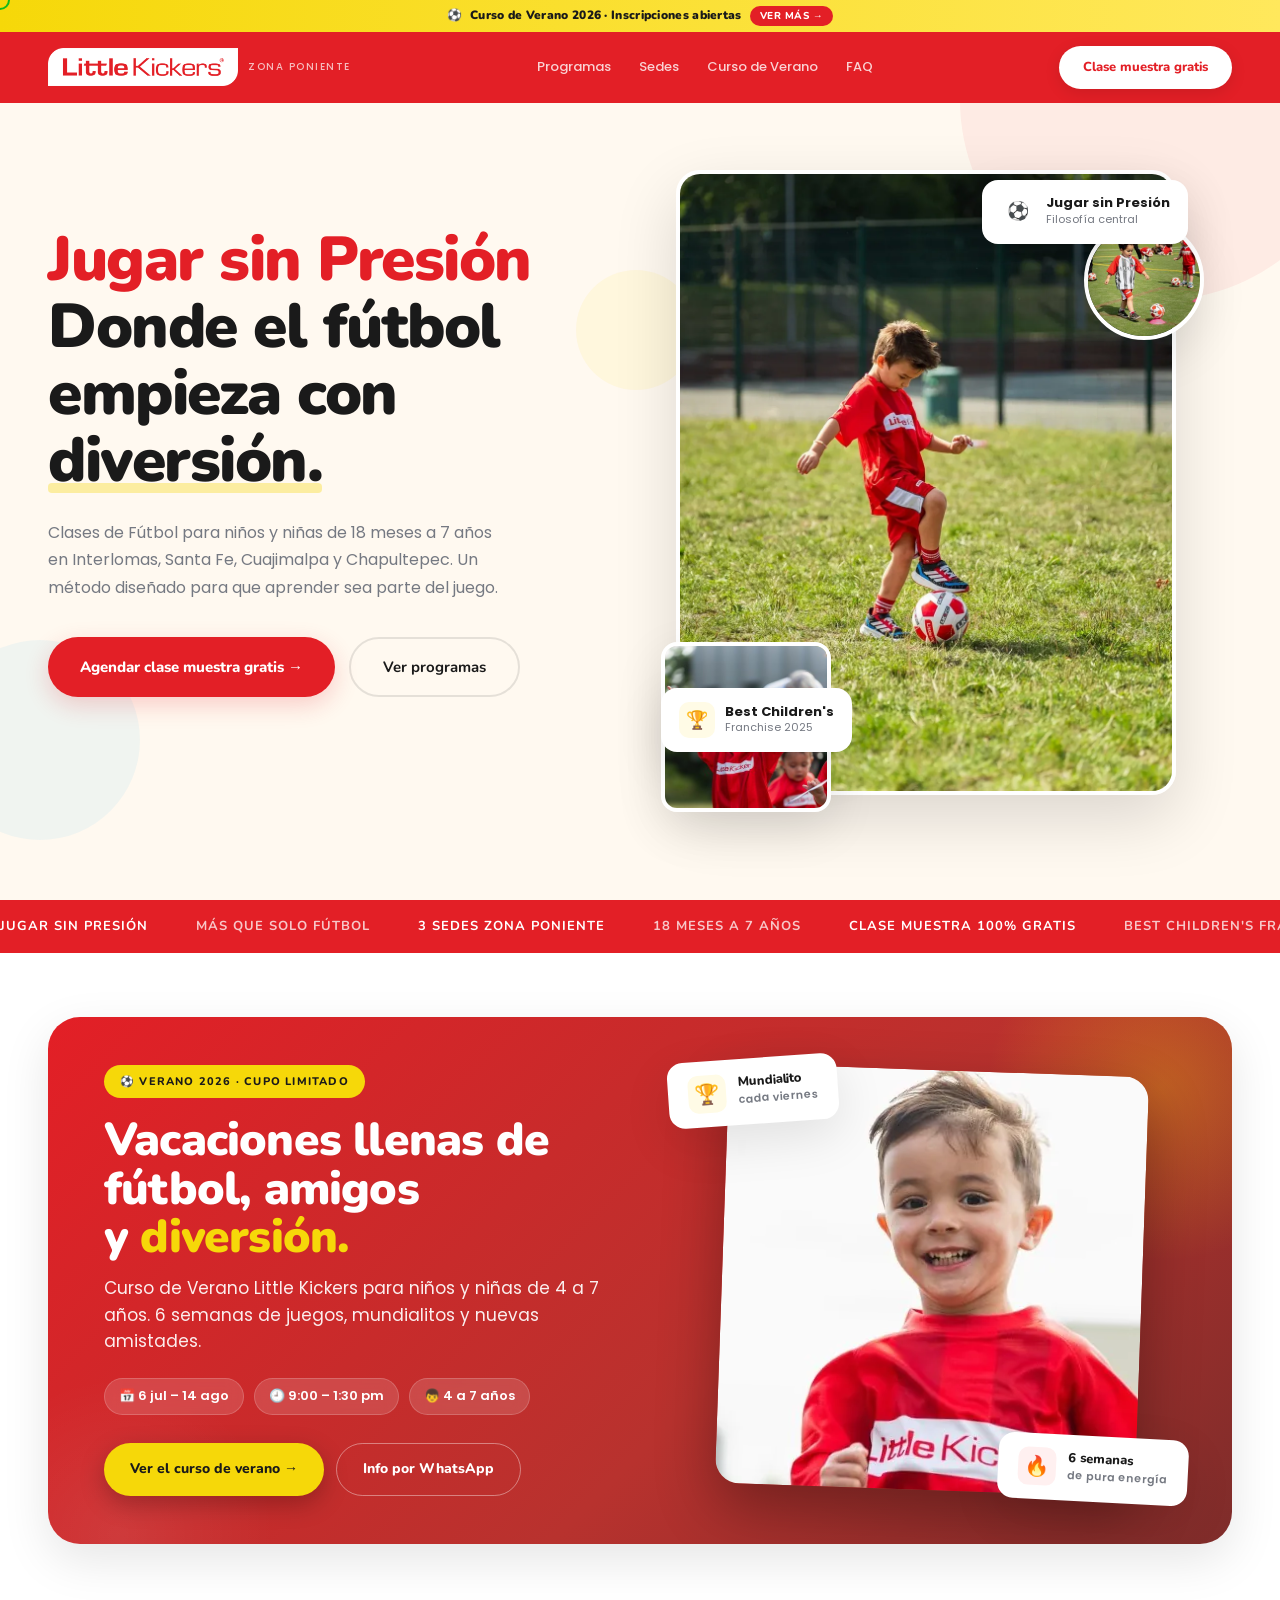
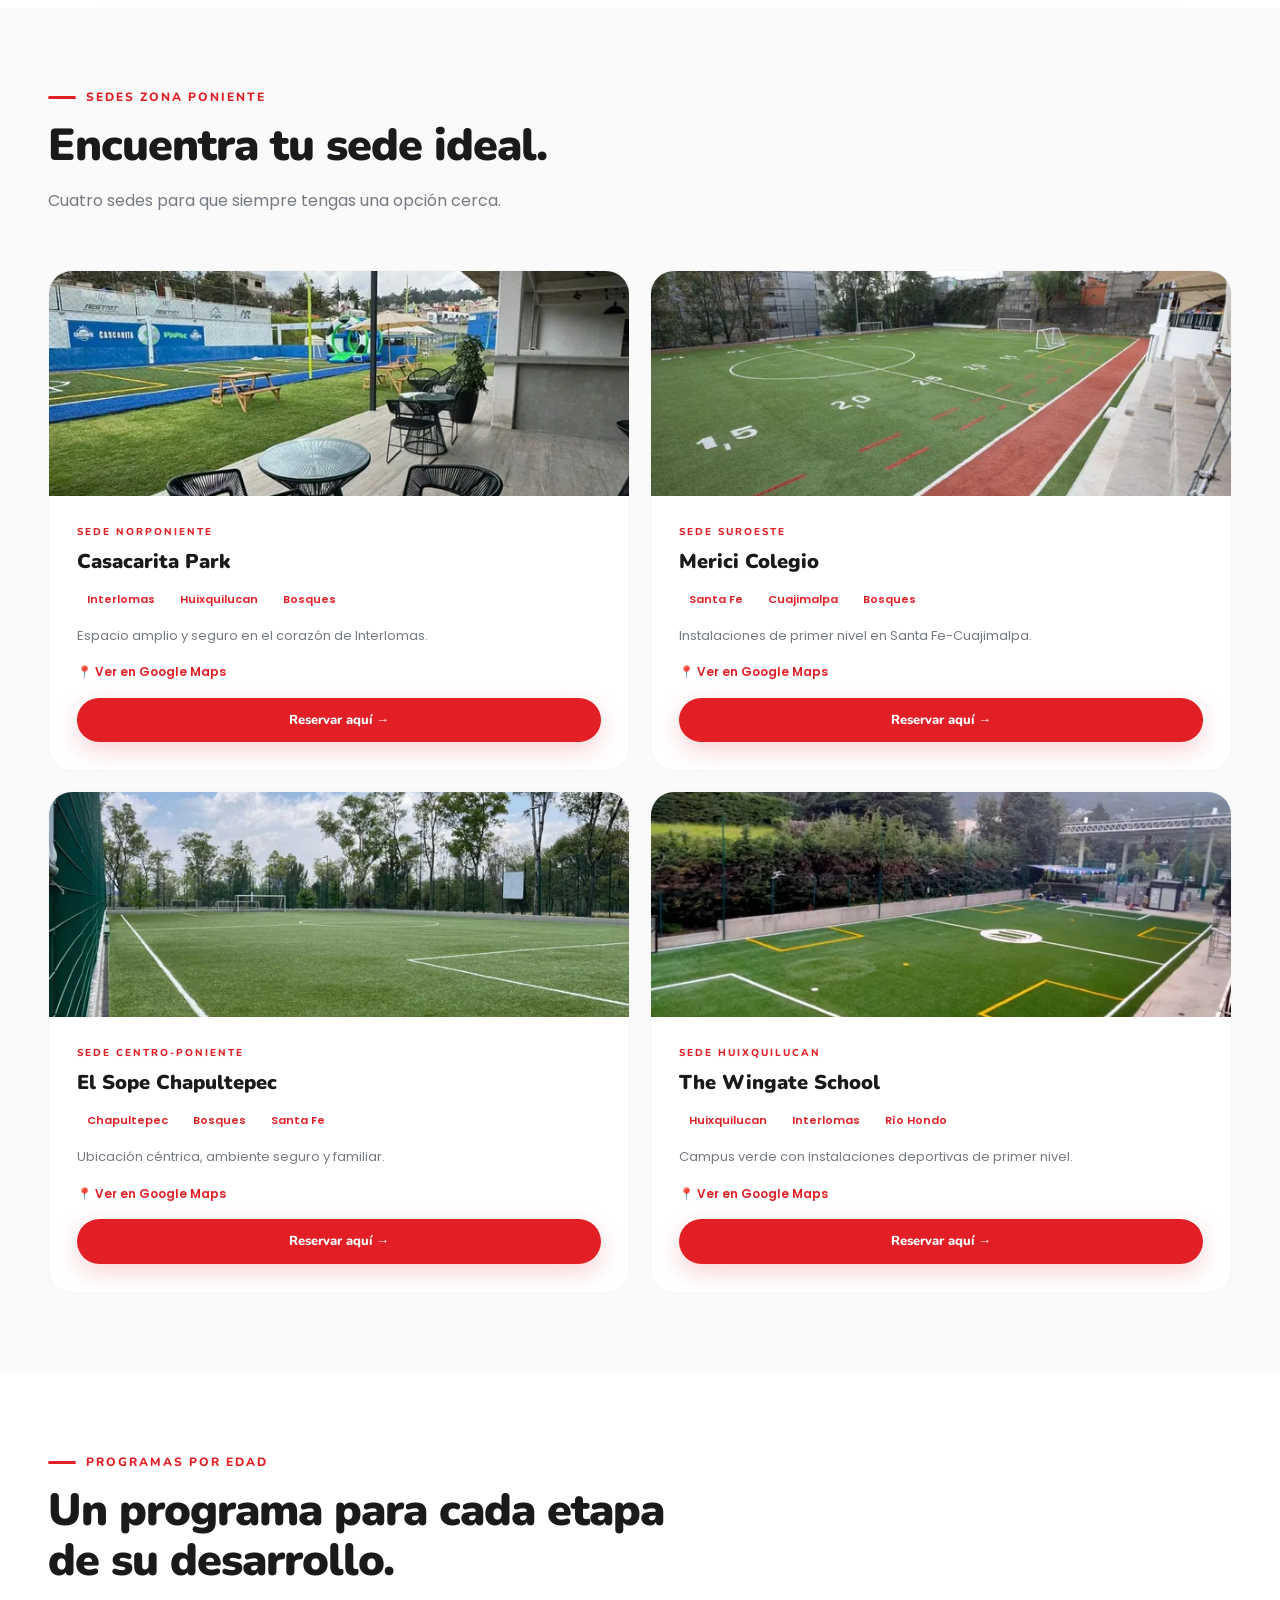
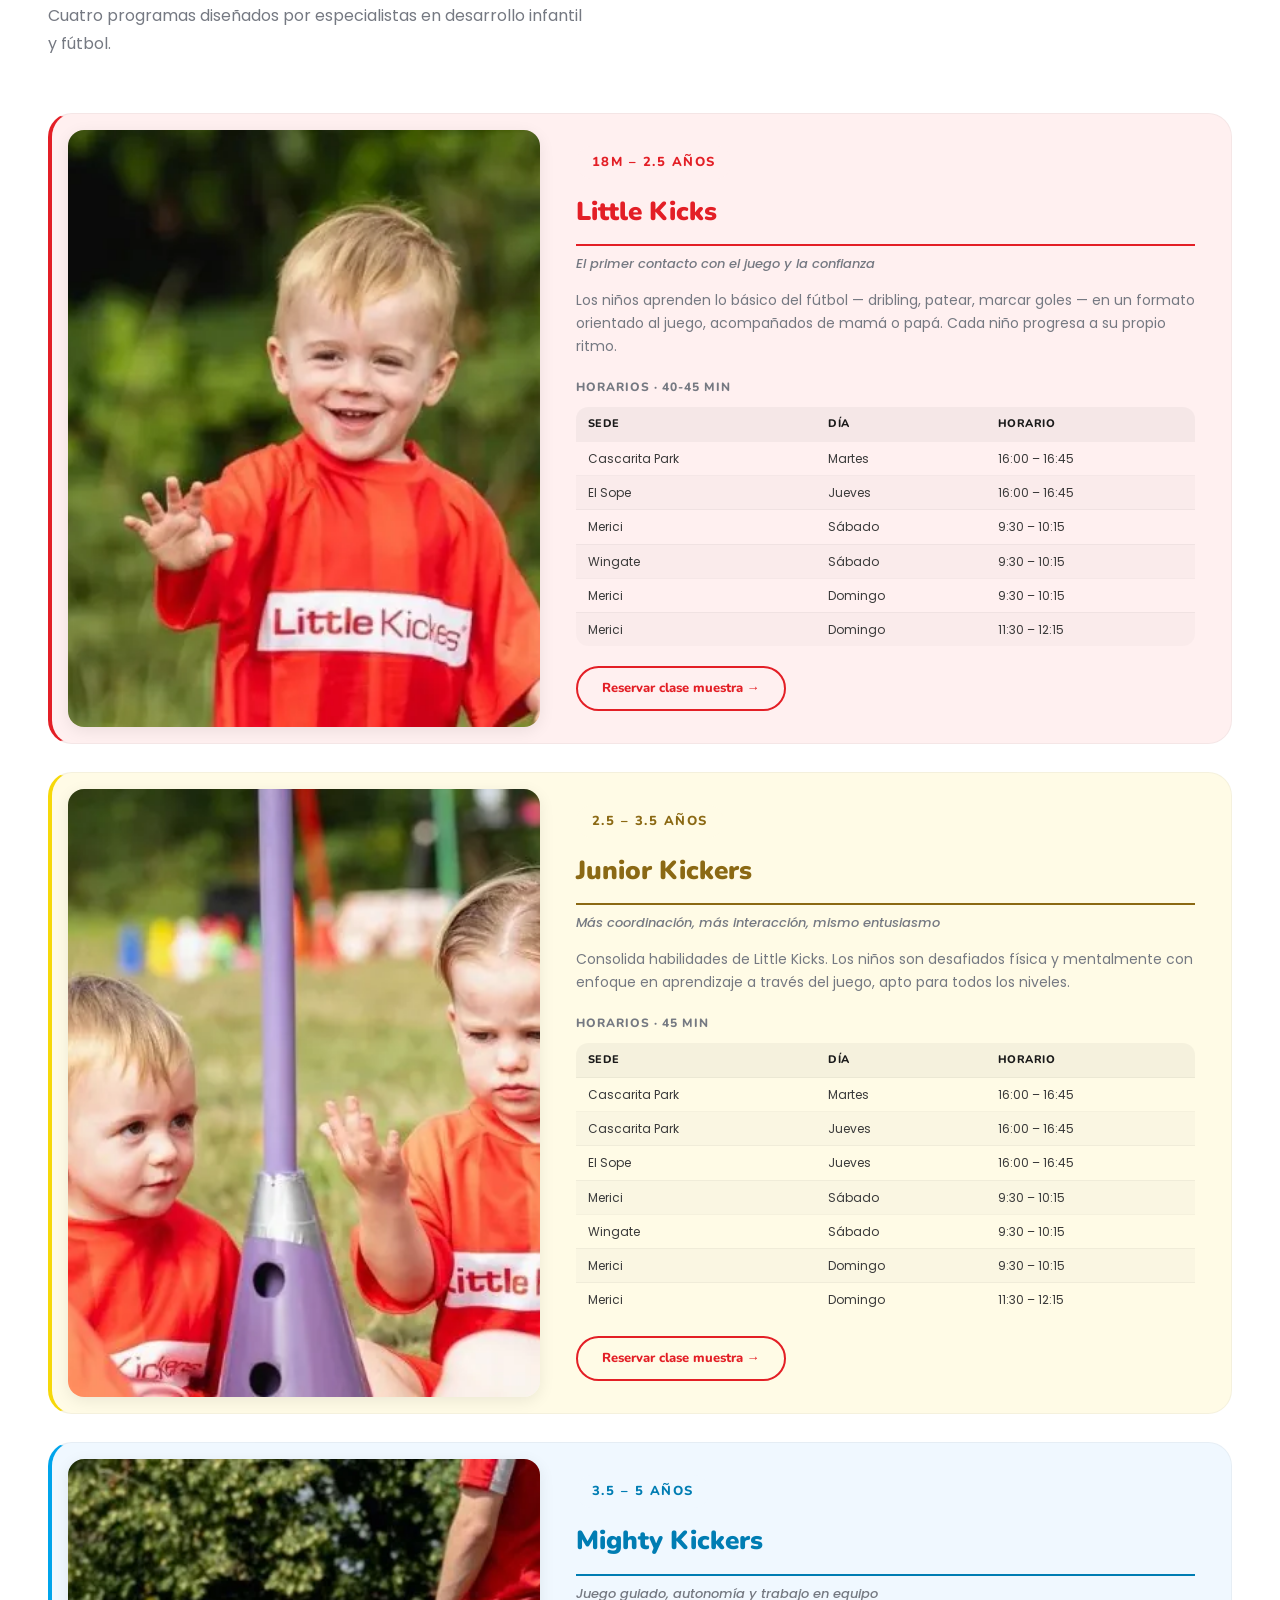
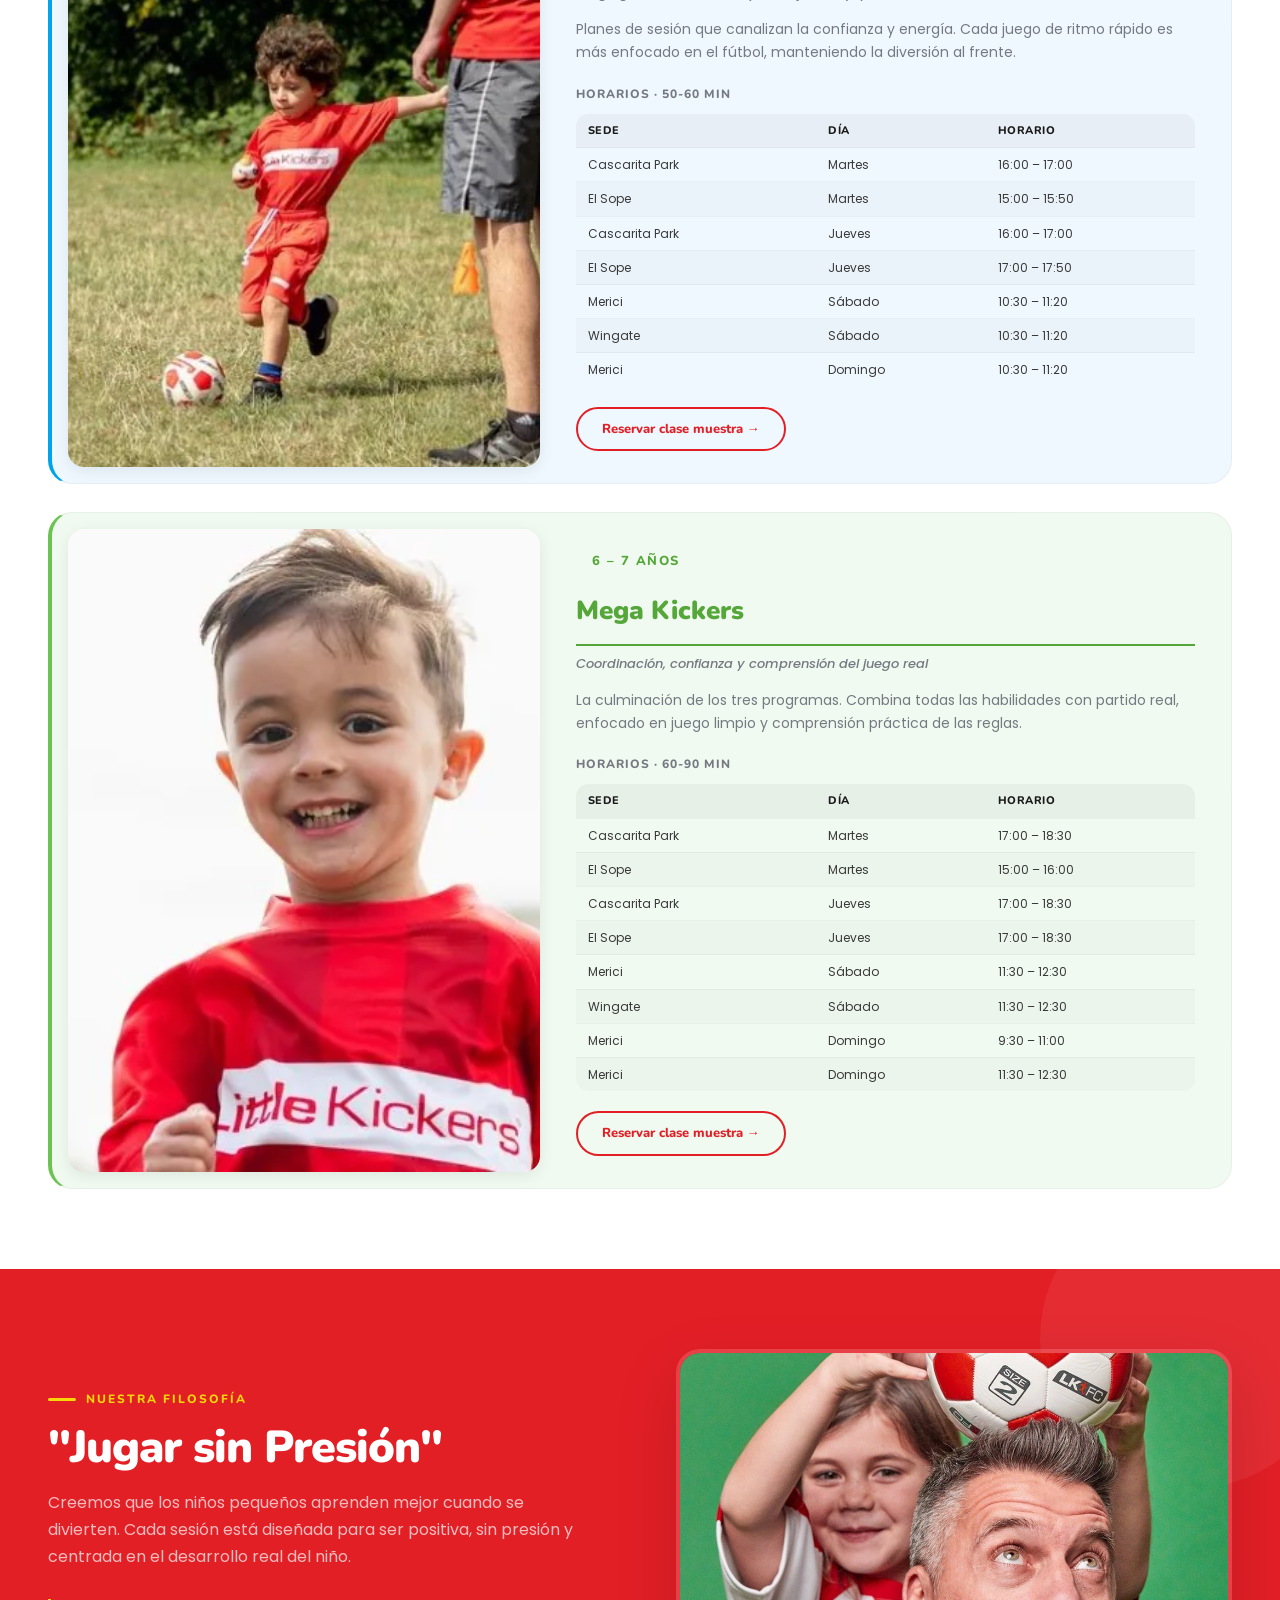
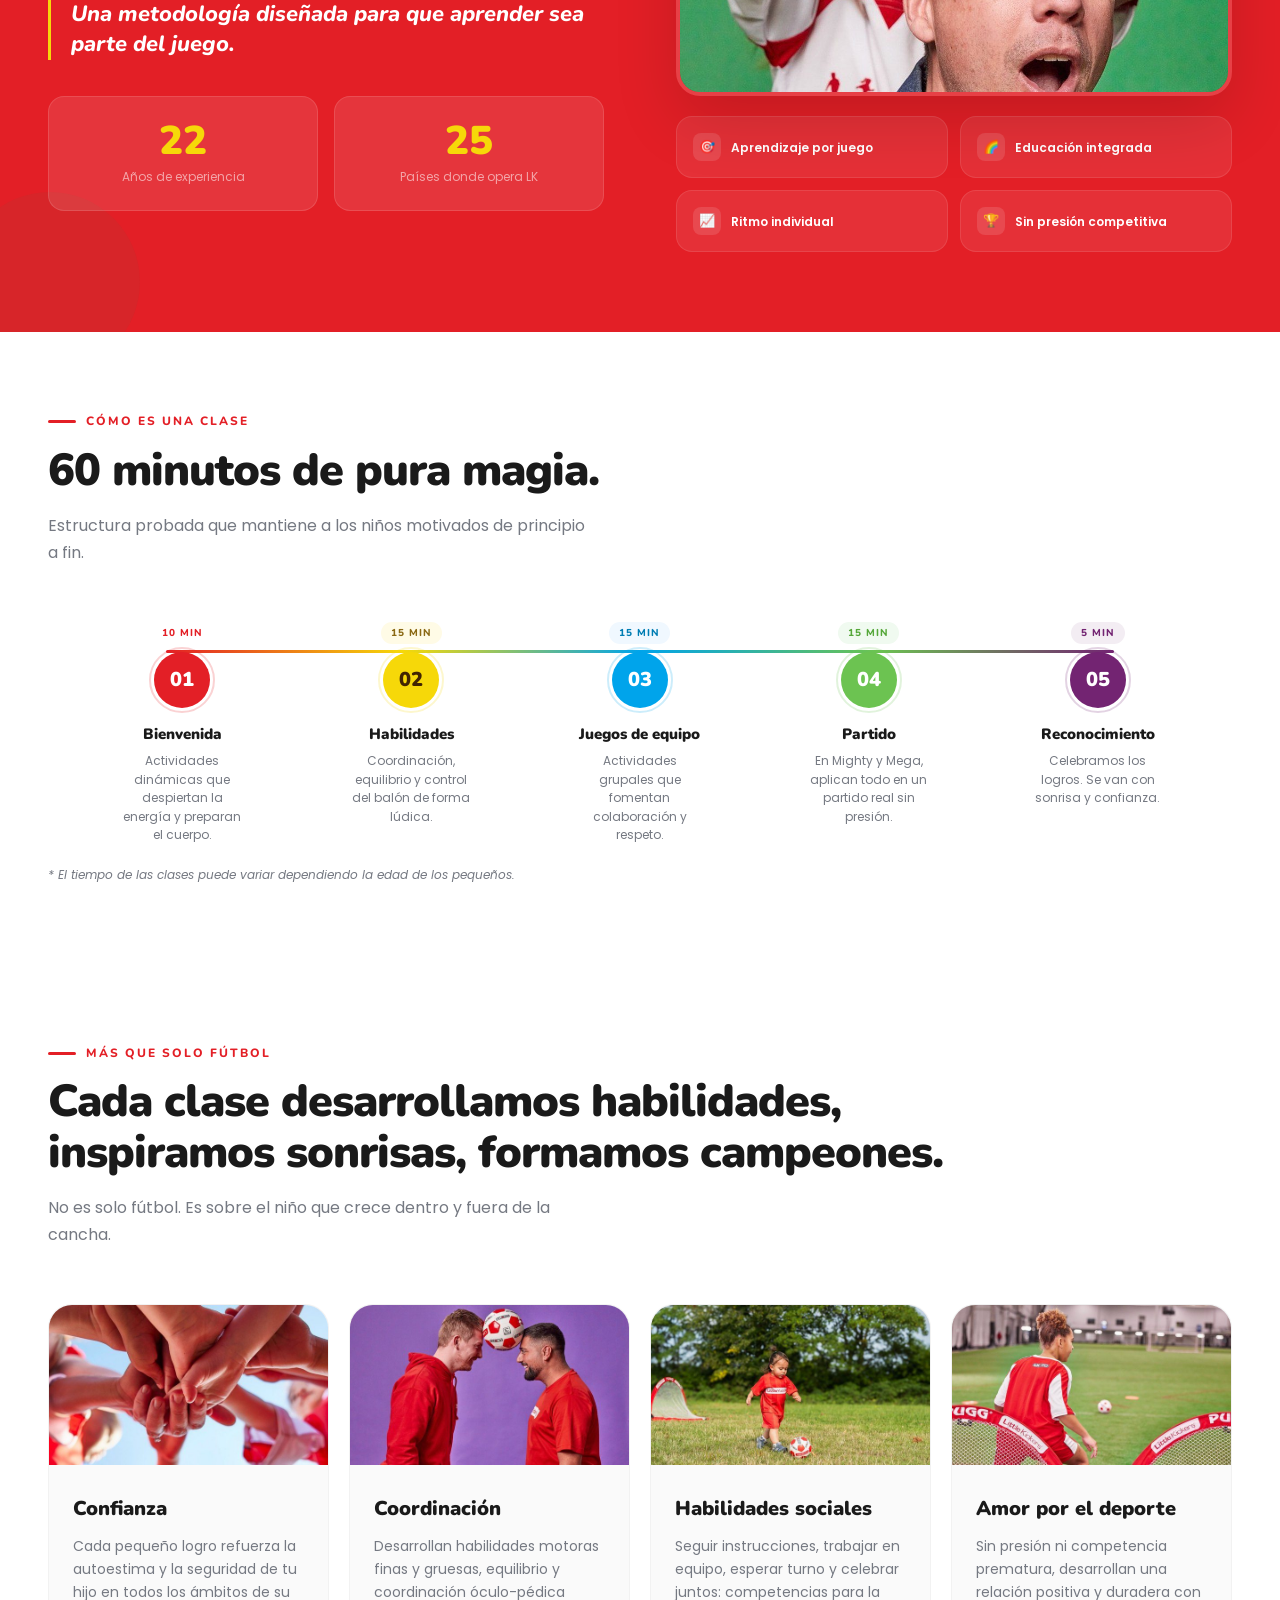
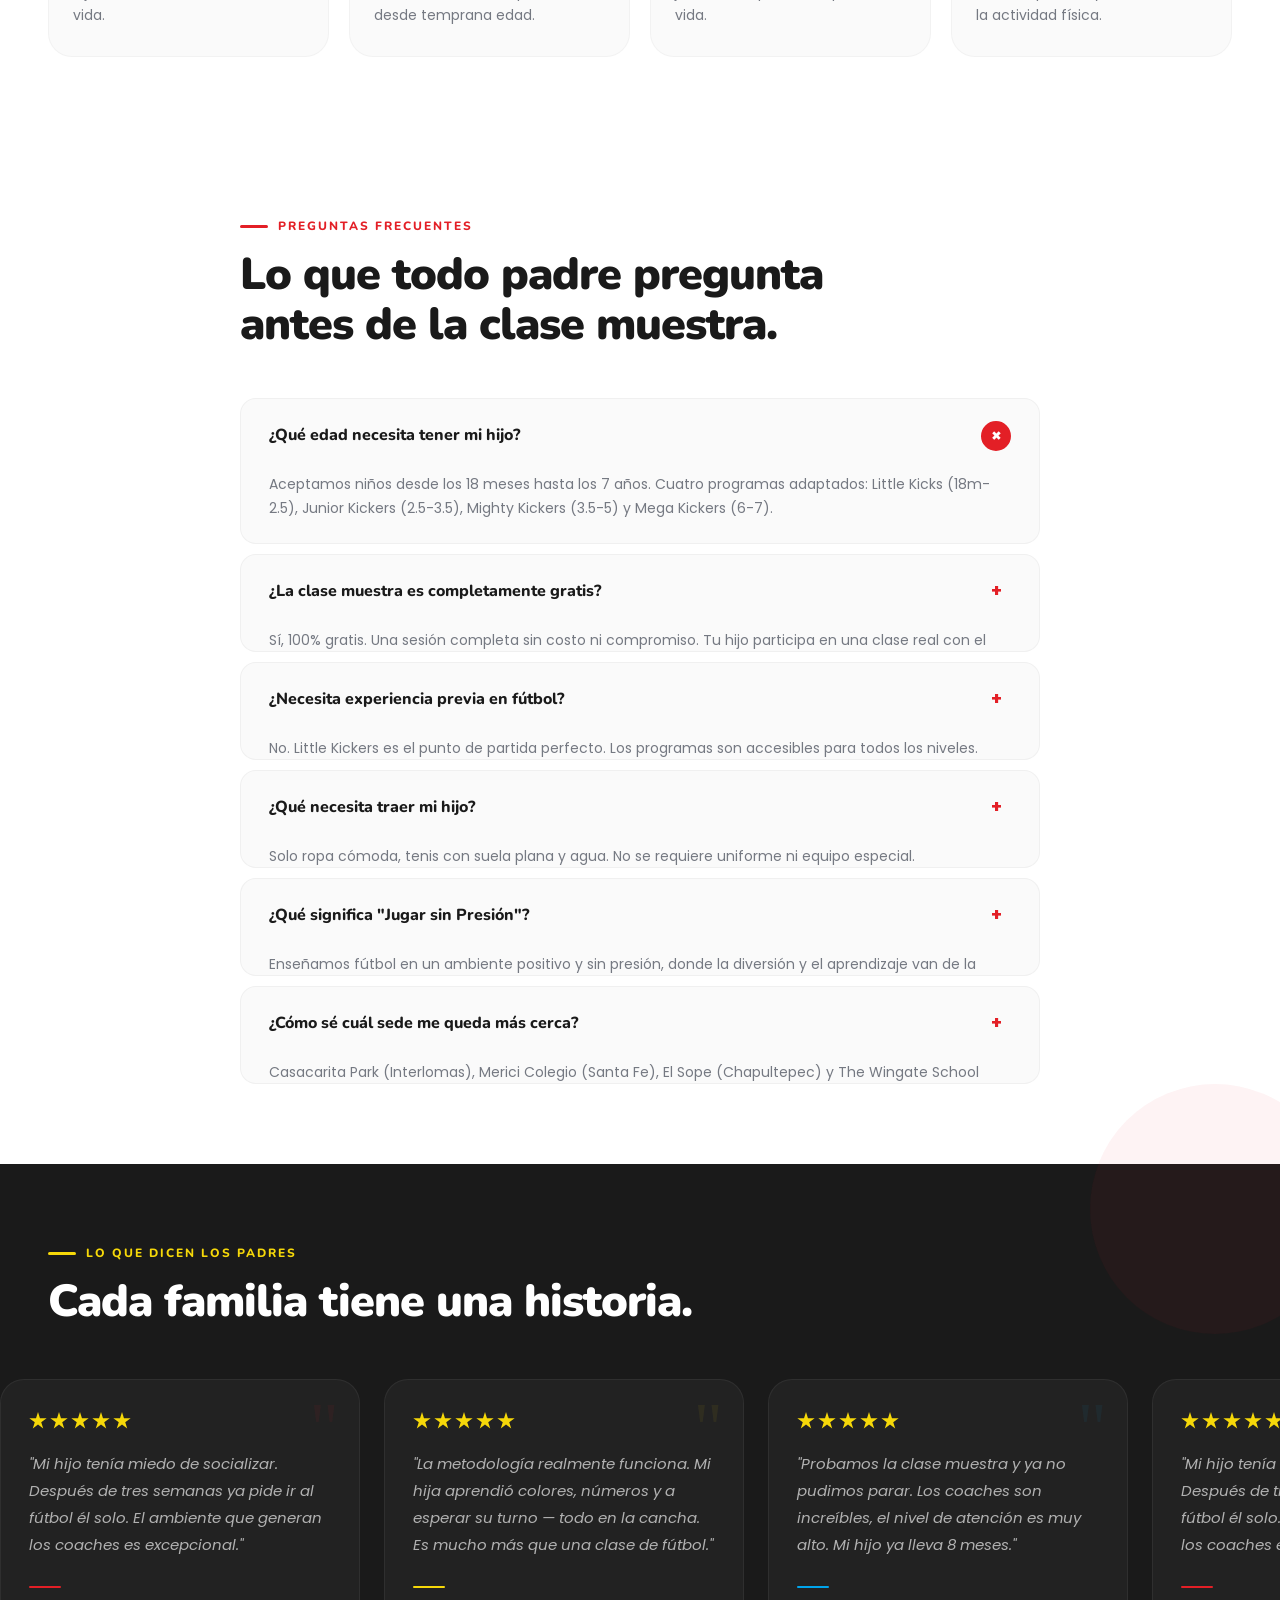
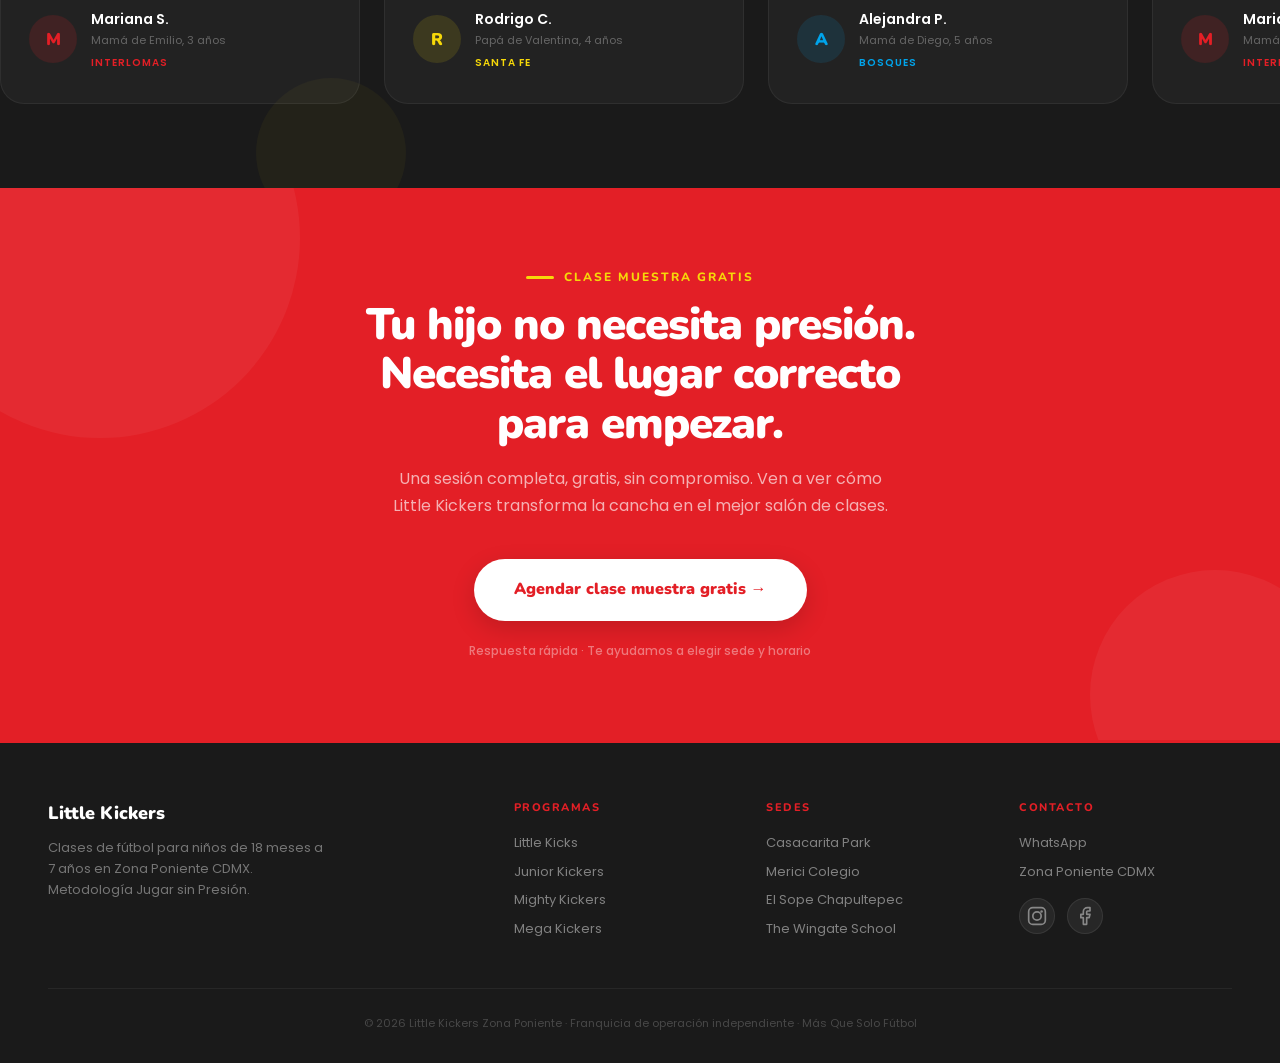
==== commit 6f03a038: "Add Curso de Verano 2026 landing page - New curso-verano.html landing for summer camp (ages 4-7) - T" ====
--- a/index.html
+++ b/index.html
@@ -43,10 +43,15 @@
 
 <div class="prog" id="prog"></div>
 
-<!-- TOP BAR -->
-<div class="top-bar" id="topbar">
-  <span class="top-bar-text">Somos el programa de fútbol infantil más grande y exitoso del mundo.</span>
-</div>
+<!-- TOP BAR · Promo Curso de Verano -->
+<a class="top-bar tb-promo" id="topbar" href="curso-verano.html" style="cursor:pointer;text-decoration:none;background:linear-gradient(90deg,#F6D809 0%,#FFE85C 50%,#F6D809 100%);background-size:200% 100%;animation:tb-shine 6s linear infinite;display:flex;align-items:center;justify-content:center;gap:10px;padding:0 16px">
+  <span style="font-family:'Nunito',sans-serif;font-weight:900;font-size:12px;color:var(--dark);letter-spacing:.3px;display:inline-flex;align-items:center;gap:8px">
+    <span aria-hidden="true">⚽</span>
+    <span>Curso de Verano 2026 · Inscripciones abiertas</span>
+    <span style="display:inline-flex;align-items:center;gap:4px;padding:2px 10px;background:var(--lk-red);color:#fff;border-radius:100px;font-size:10px;font-weight:800;letter-spacing:.5px">VER MÁS →</span>
+  </span>
+</a>
+<style>@keyframes tb-shine{0%{background-position:200% 0}100%{background-position:-200% 0}}</style>
 
 <!-- NAV -->
 <nav id="nav">
@@ -62,7 +67,7 @@
   <div class="n-links">
     <a href="#programas" class="n-link">Programas</a>
     <a href="#sedes" class="n-link">Sedes</a>
-    <a href="#clase" class="n-link">Clases</a>
+    <a href="curso-verano.html" class="n-link">Curso de Verano</a>
     <a href="#faq" class="n-link">FAQ</a>
   </div>
   <a href="https://wa.me/5215565245035?text=Hola%2C%20me%20interesa%20agendar%20una%20clase%20muestra%20gratis%20para%20mi%20hijo%20en%20Little%20Kickers%20Zona%20Poniente." class="n-cta" target="_blank" rel="noopener">Clase muestra gratis</a>
@@ -71,7 +76,7 @@
 <div class="mob-menu" id="mob">
   <a href="#programas" data-action="menu">Programas</a>
   <a href="#sedes" data-action="menu">Sedes</a>
-  <a href="#clase" data-action="menu">Clases</a>
+  <a href="curso-verano.html" data-action="menu">Curso de Verano</a>
   <a href="#faq" data-action="menu">FAQ</a>
   <a href="https://wa.me/5215565245035?text=Hola%2C%20me%20interesa%20una%20clase%20muestra%20gratis." target="_blank" rel="noopener" style="color:var(--lk-red)" data-action="menu">Clase muestra gratis →</a>
 </div>
@@ -106,6 +111,78 @@
   <span class="ti"><strong>Jugar sin Presión</strong></span><span class="ti">Más Que Solo Fútbol</span><span class="ti"><strong>3 Sedes Zona Poniente</strong></span><span class="ti">18 meses a 7 años</span><span class="ti"><strong>Clase Muestra 100% Gratis</strong></span><span class="ti">Best Children's Franchise 2025</span><span class="ti"><strong>26 Países · 320+ Franquicias</strong></span>
   <span class="ti"><strong>Jugar sin Presión</strong></span><span class="ti">Más Que Solo Fútbol</span><span class="ti"><strong>3 Sedes Zona Poniente</strong></span><span class="ti">18 meses a 7 años</span><span class="ti"><strong>Clase Muestra 100% Gratis</strong></span><span class="ti">Best Children's Franchise 2025</span><span class="ti"><strong>26 Países · 320+ Franquicias</strong></span>
 </div></div>
+
+<!-- ═══ BANNER · CURSO DE VERANO ═══ -->
+<style>
+.sb{padding:64px 48px;background:var(--white)}
+.sb-in{max-width:1200px;margin:0 auto;display:grid;grid-template-columns:1.1fr 1fr;gap:48px;align-items:center;background:linear-gradient(135deg,#E31F26 0%,#B8322E 60%,#7E2C2A 100%);border-radius:32px;padding:48px 56px;position:relative;overflow:hidden;box-shadow:var(--sl)}
+.sb-in::before{content:'';position:absolute;top:-120px;right:-120px;width:380px;height:380px;background:radial-gradient(circle,rgba(246,216,9,.28) 0,transparent 65%);border-radius:50%;pointer-events:none}
+.sb-in::after{content:'';position:absolute;bottom:-160px;left:-100px;width:340px;height:340px;background:radial-gradient(circle,rgba(255,255,255,.08) 0,transparent 65%);border-radius:50%;pointer-events:none}
+.sb-tx{position:relative;z-index:1;color:#fff}
+.sb-bd{display:inline-flex;align-items:center;gap:8px;padding:8px 16px;background:var(--lk-yellow);color:var(--dark);border-radius:100px;font-family:'Nunito',sans-serif;font-weight:800;font-size:11px;letter-spacing:1.2px;text-transform:uppercase;margin-bottom:18px}
+.sb-h{font-family:'Nunito',sans-serif;font-weight:900;font-size:clamp(28px,3.6vw,46px);line-height:1.05;letter-spacing:-.8px;color:#fff;margin-bottom:14px}
+.sb-h .y{color:var(--lk-yellow)}
+.sb-d{font-size:17px;color:rgba(255,255,255,.92);line-height:1.55;margin-bottom:24px;max-width:520px}
+.sb-meta{display:flex;flex-wrap:wrap;gap:10px;margin-bottom:28px}
+.sb-pill{display:inline-flex;align-items:center;gap:6px;padding:7px 14px;background:rgba(255,255,255,.14);backdrop-filter:blur(8px);border:1px solid rgba(255,255,255,.18);border-radius:100px;color:#fff;font-size:13px;font-weight:600}
+.sb-ctas{display:flex;gap:12px;flex-wrap:wrap}
+.sb-btn-y{display:inline-flex;align-items:center;gap:8px;padding:14px 26px;background:var(--lk-yellow);color:var(--dark);font-family:'Nunito',sans-serif;font-weight:800;font-size:14px;text-decoration:none;border-radius:100px;transition:all .3s;box-shadow:0 8px 24px rgba(0,0,0,.25)}
+.sb-btn-y:hover{transform:translateY(-3px);box-shadow:0 12px 32px rgba(0,0,0,.32)}
+.sb-btn-o{display:inline-flex;align-items:center;gap:8px;padding:14px 26px;background:transparent;color:#fff;border:1.5px solid rgba(255,255,255,.4);font-family:'Nunito',sans-serif;font-weight:800;font-size:14px;text-decoration:none;border-radius:100px;transition:all .3s}
+.sb-btn-o:hover{background:rgba(255,255,255,.1);border-color:#fff}
+.sb-vis{position:relative;z-index:1;display:flex;align-items:center;justify-content:center}
+.sb-vis img{width:100%;max-width:420px;aspect-ratio:1/1;object-fit:cover;border-radius:24px;box-shadow:0 24px 60px rgba(0,0,0,.32);transform:rotate(2deg);transition:transform .5s}
+.sb-in:hover .sb-vis img{transform:rotate(0deg) scale(1.02)}
+.sb-vis-tag{position:absolute;background:#fff;padding:14px 20px;border-radius:16px;box-shadow:var(--sl);display:flex;align-items:center;gap:12px;z-index:2}
+.sb-vis-tag.t1{top:-12px;left:-20px;transform:rotate(-4deg)}
+.sb-vis-tag.t2{bottom:-12px;right:-12px;transform:rotate(3deg)}
+.sb-vis-tag-ic{width:38px;height:38px;border-radius:10px;display:flex;align-items:center;justify-content:center;font-size:20px;flex-shrink:0}
+.sb-vis-tag-t{font-family:'Nunito',sans-serif;font-weight:800;font-size:13px;color:var(--dark);line-height:1.2}
+.sb-vis-tag-s{font-size:11px;color:var(--lk-dg);font-weight:600}
+@media (max-width:980px){
+  .sb{padding:40px 20px}
+  .sb-in{grid-template-columns:1fr;padding:36px 28px;gap:32px}
+  .sb-vis{order:-1}
+  .sb-vis img{max-width:320px;transform:rotate(0)}
+  .sb-vis-tag.t1{left:-8px;top:-8px}
+  .sb-vis-tag.t2{right:-8px;bottom:-8px}
+}
+</style>
+<section class="sb" id="curso-verano-promo">
+  <div class="sb-in rv">
+    <div class="sb-tx">
+      <div class="sb-bd">⚽ Verano 2026 · Cupo limitado</div>
+      <h2 class="sb-h">Vacaciones llenas de fútbol, amigos<br>y <span class="y">diversión.</span></h2>
+      <p class="sb-d">Curso de Verano Little Kickers para niños y niñas de 4 a 7 años. 6 semanas de juegos, mundialitos y nuevas amistades.</p>
+      <div class="sb-meta">
+        <span class="sb-pill">📅 6 jul – 14 ago</span>
+        <span class="sb-pill">🕘 9:00 – 1:30 pm</span>
+        <span class="sb-pill">👦 4 a 7 años</span>
+      </div>
+      <div class="sb-ctas">
+        <a href="curso-verano.html" class="sb-btn-y">Ver el curso de verano →</a>
+        <a href="https://wa.me/5215565245035?text=Hola%2C%20me%20interesa%20informaci%C3%B3n%20del%20Curso%20de%20Verano%20Little%20Kickers%202026." class="sb-btn-o" target="_blank" rel="noopener">Info por WhatsApp</a>
+      </div>
+    </div>
+    <div class="sb-vis">
+      <img src="images/prog-mega-kickers.webp" alt="Niños del Curso de Verano Little Kickers" loading="lazy" width="420" height="420">
+      <div class="sb-vis-tag t1">
+        <div class="sb-vis-tag-ic" style="background:#FFFBE6">🏆</div>
+        <div>
+          <div class="sb-vis-tag-t">Mundialito</div>
+          <div class="sb-vis-tag-s">cada viernes</div>
+        </div>
+      </div>
+      <div class="sb-vis-tag t2">
+        <div class="sb-vis-tag-ic" style="background:#FFF0F0">🔥</div>
+        <div>
+          <div class="sb-vis-tag-t">6 semanas</div>
+          <div class="sb-vis-tag-s">de pura energía</div>
+        </div>
+      </div>
+    </div>
+  </div>
+</section>
 
 <!-- SEDES -->
 <section class="sec sed" id="sedes">
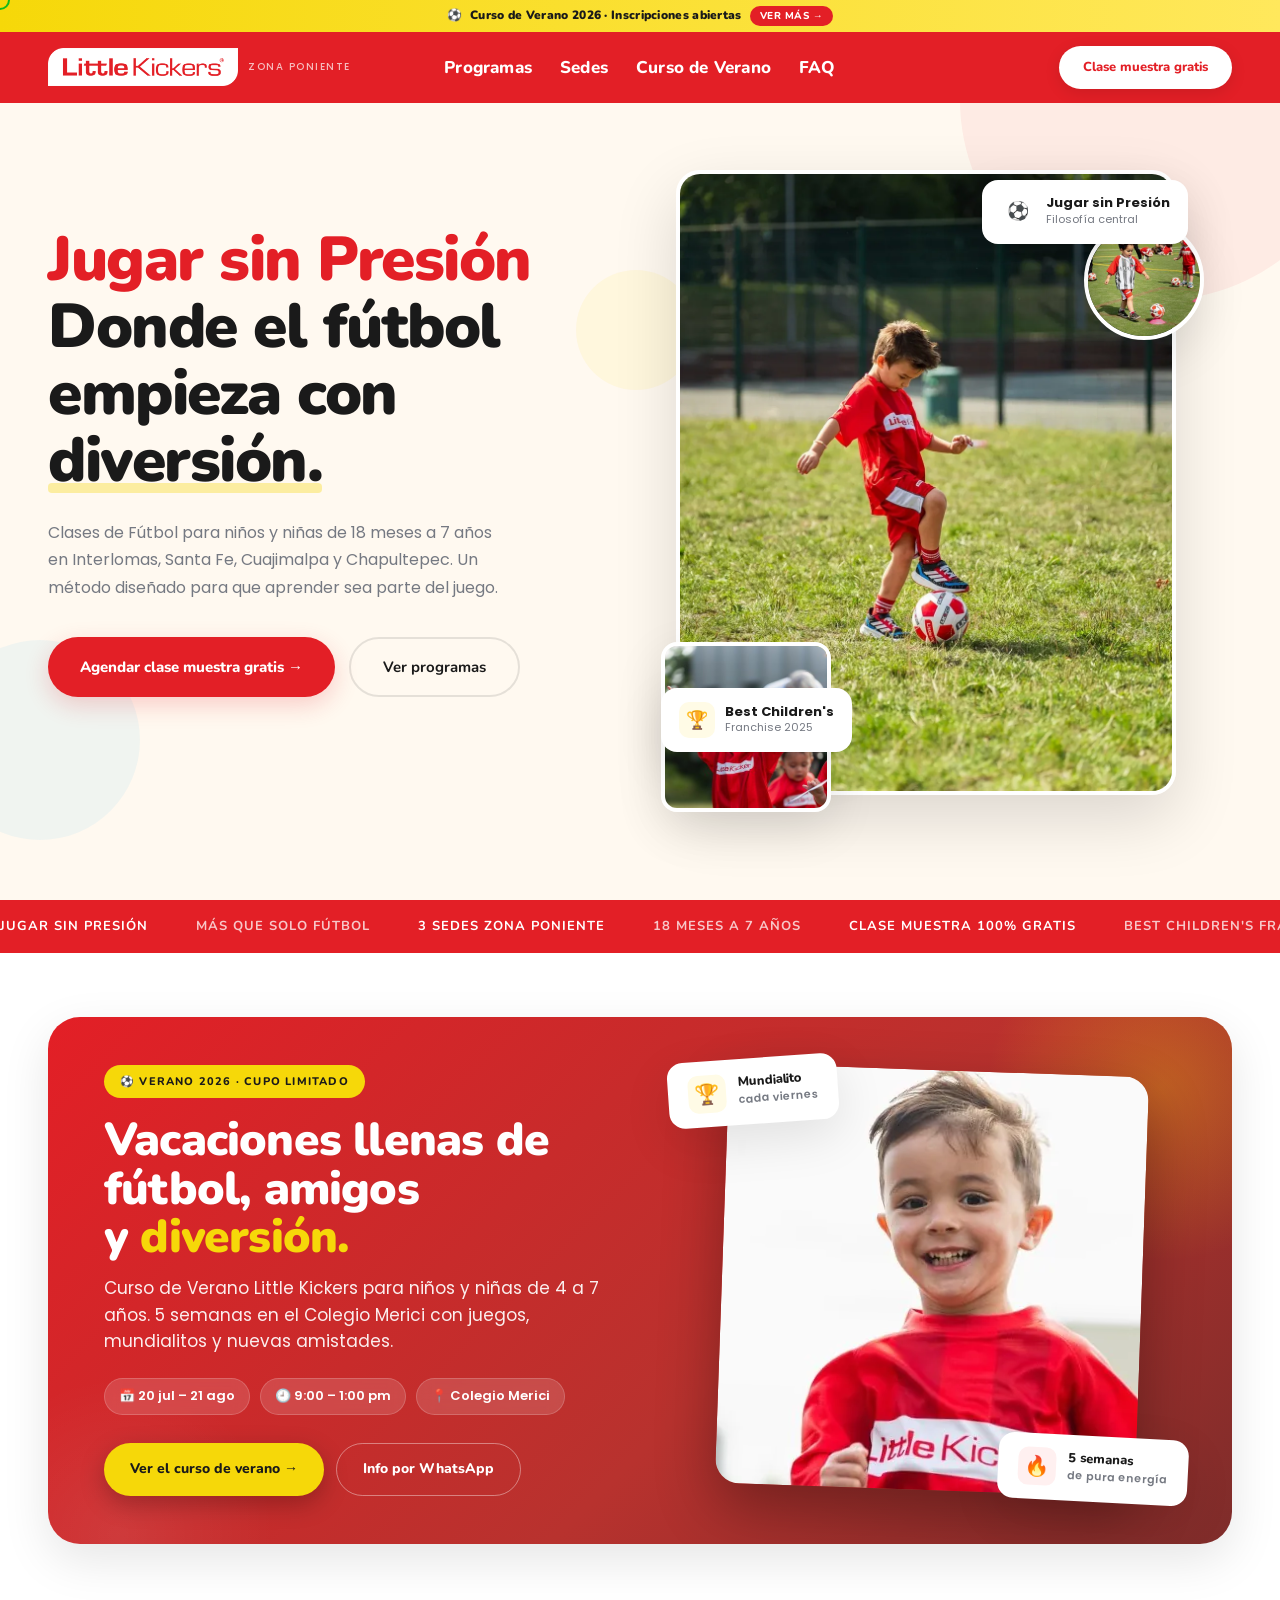
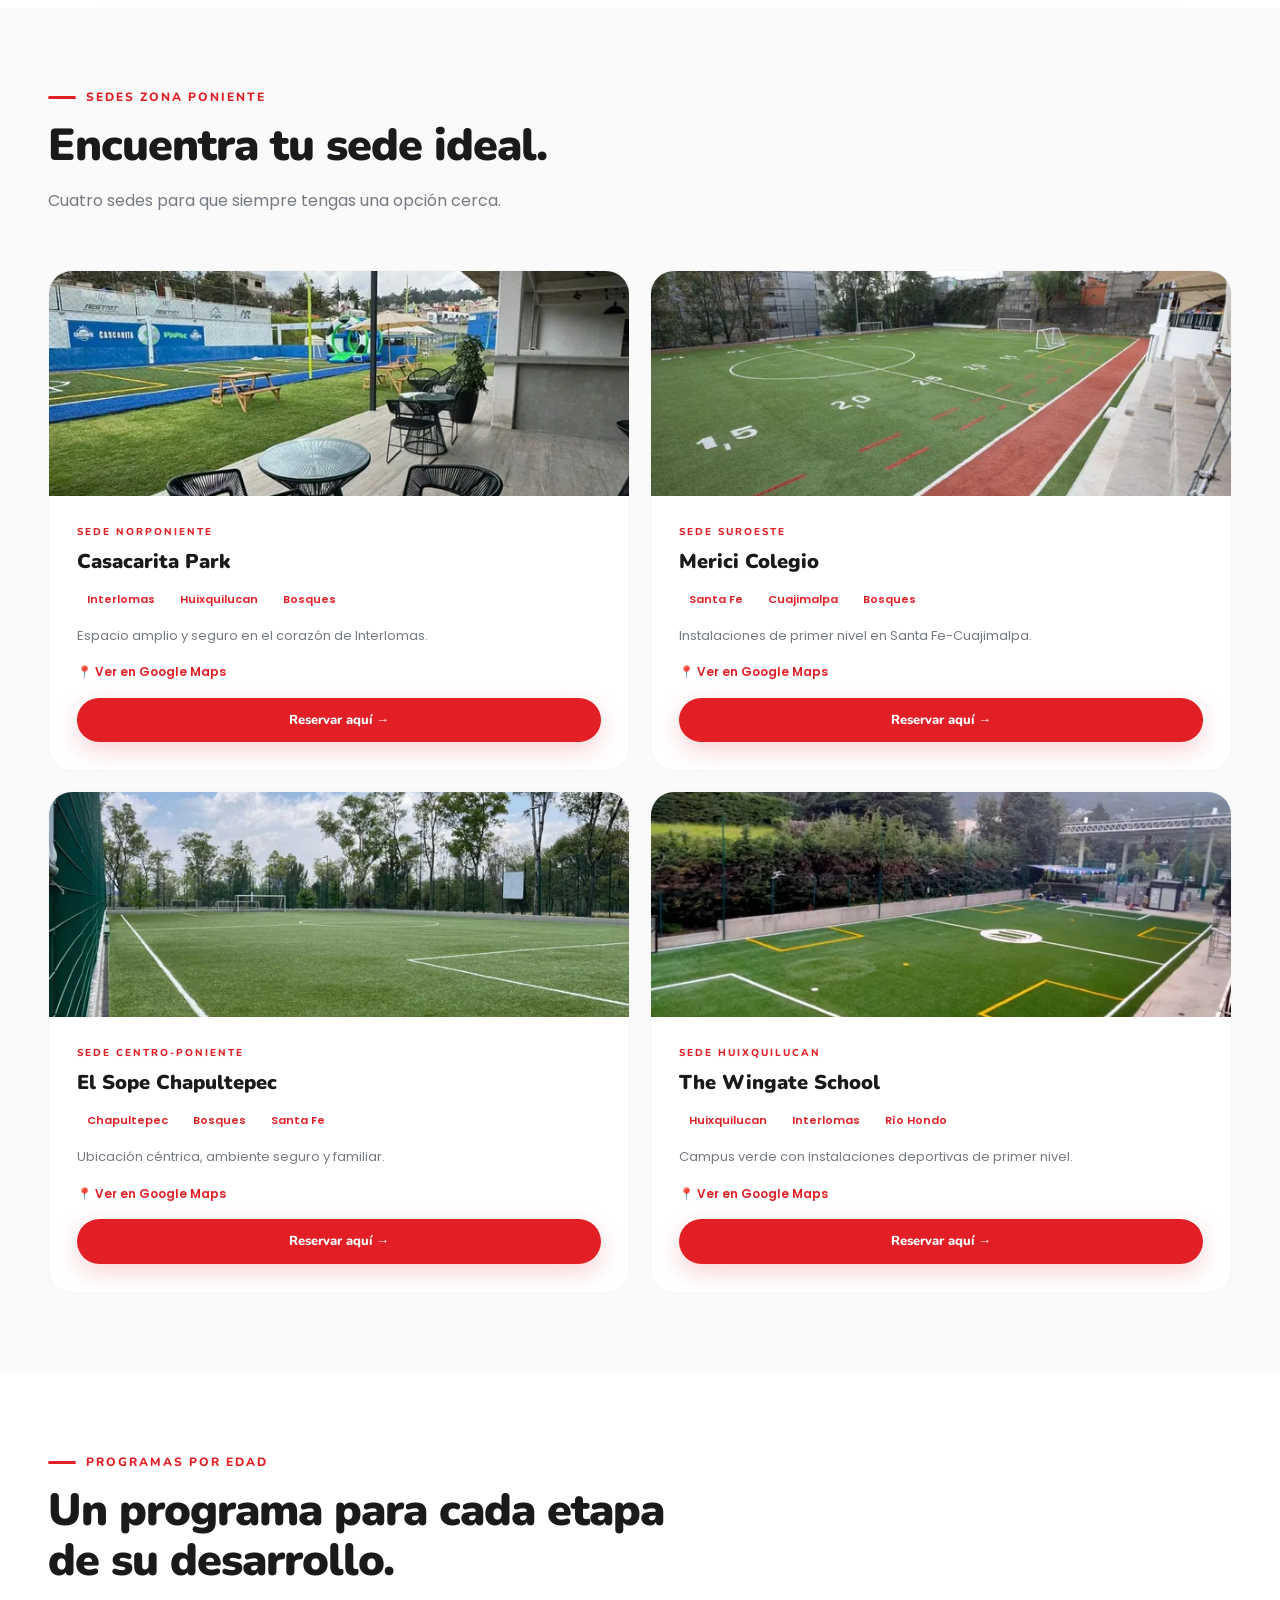
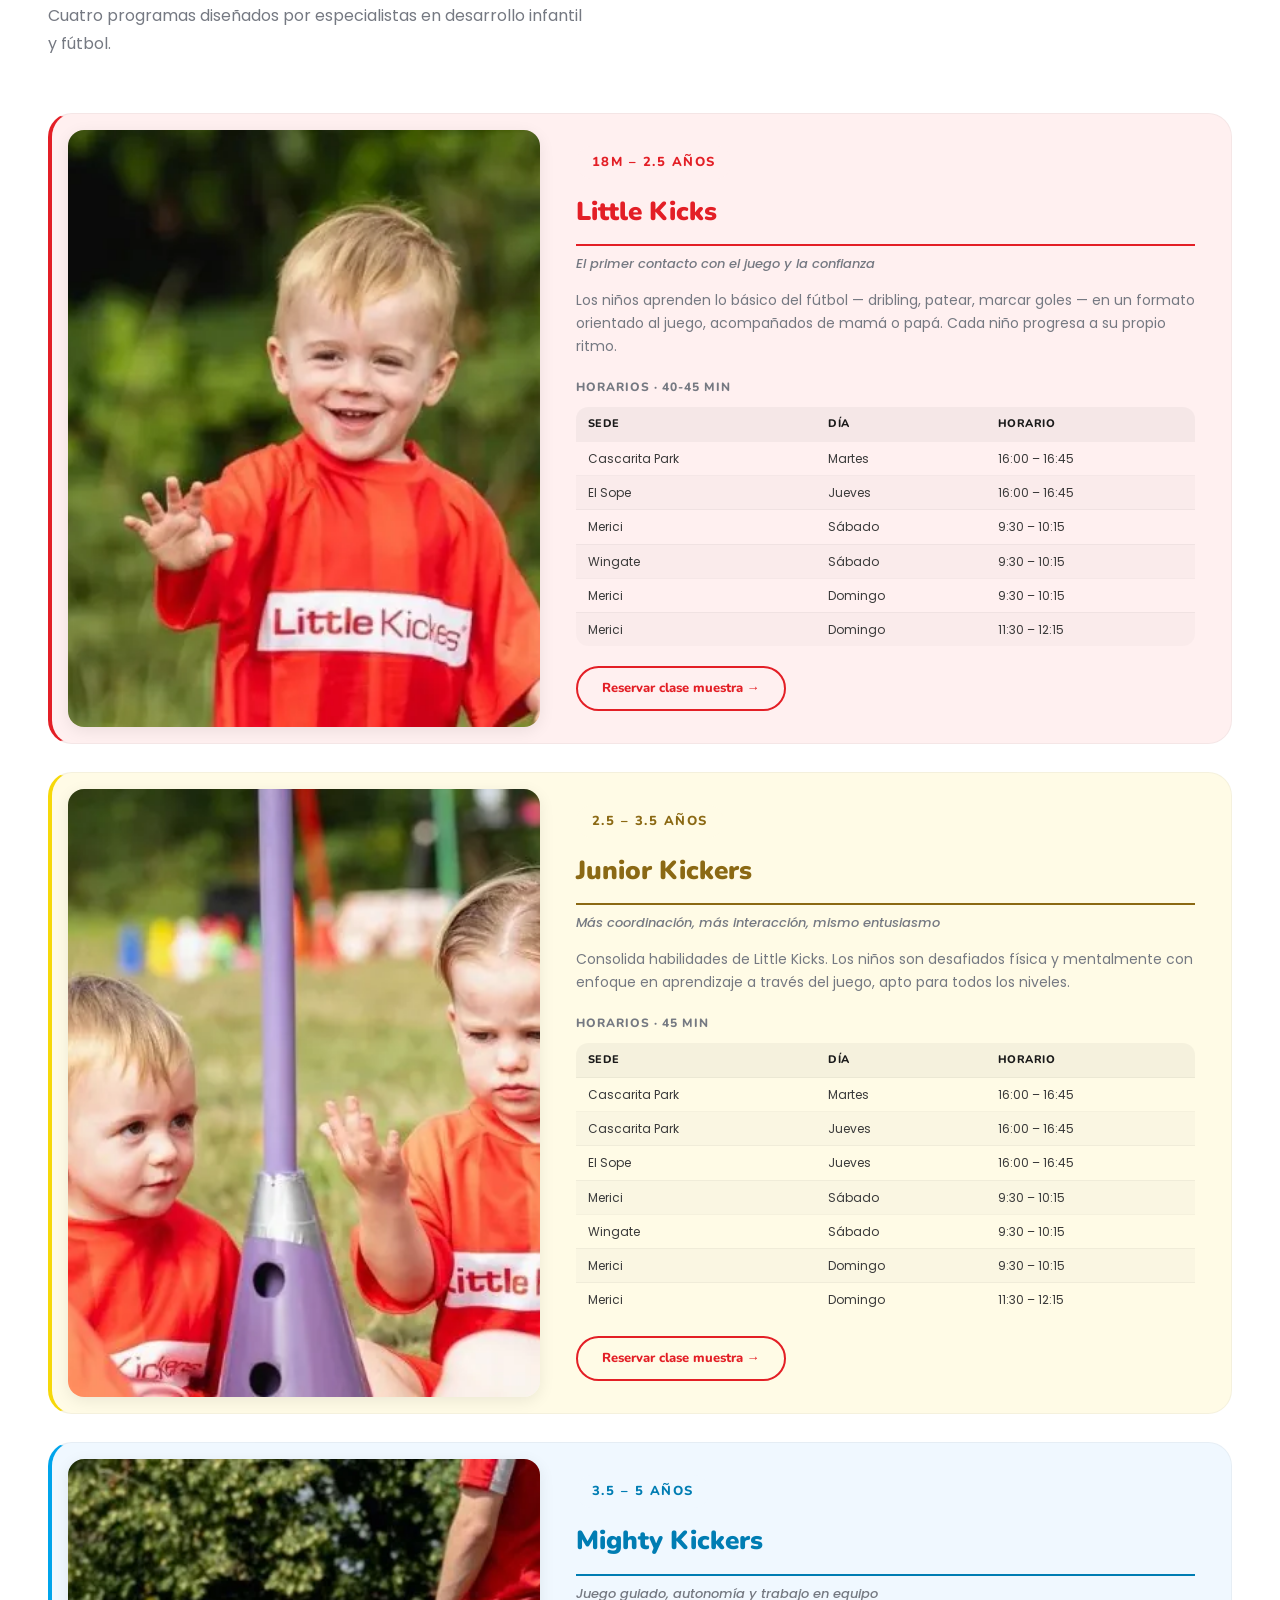
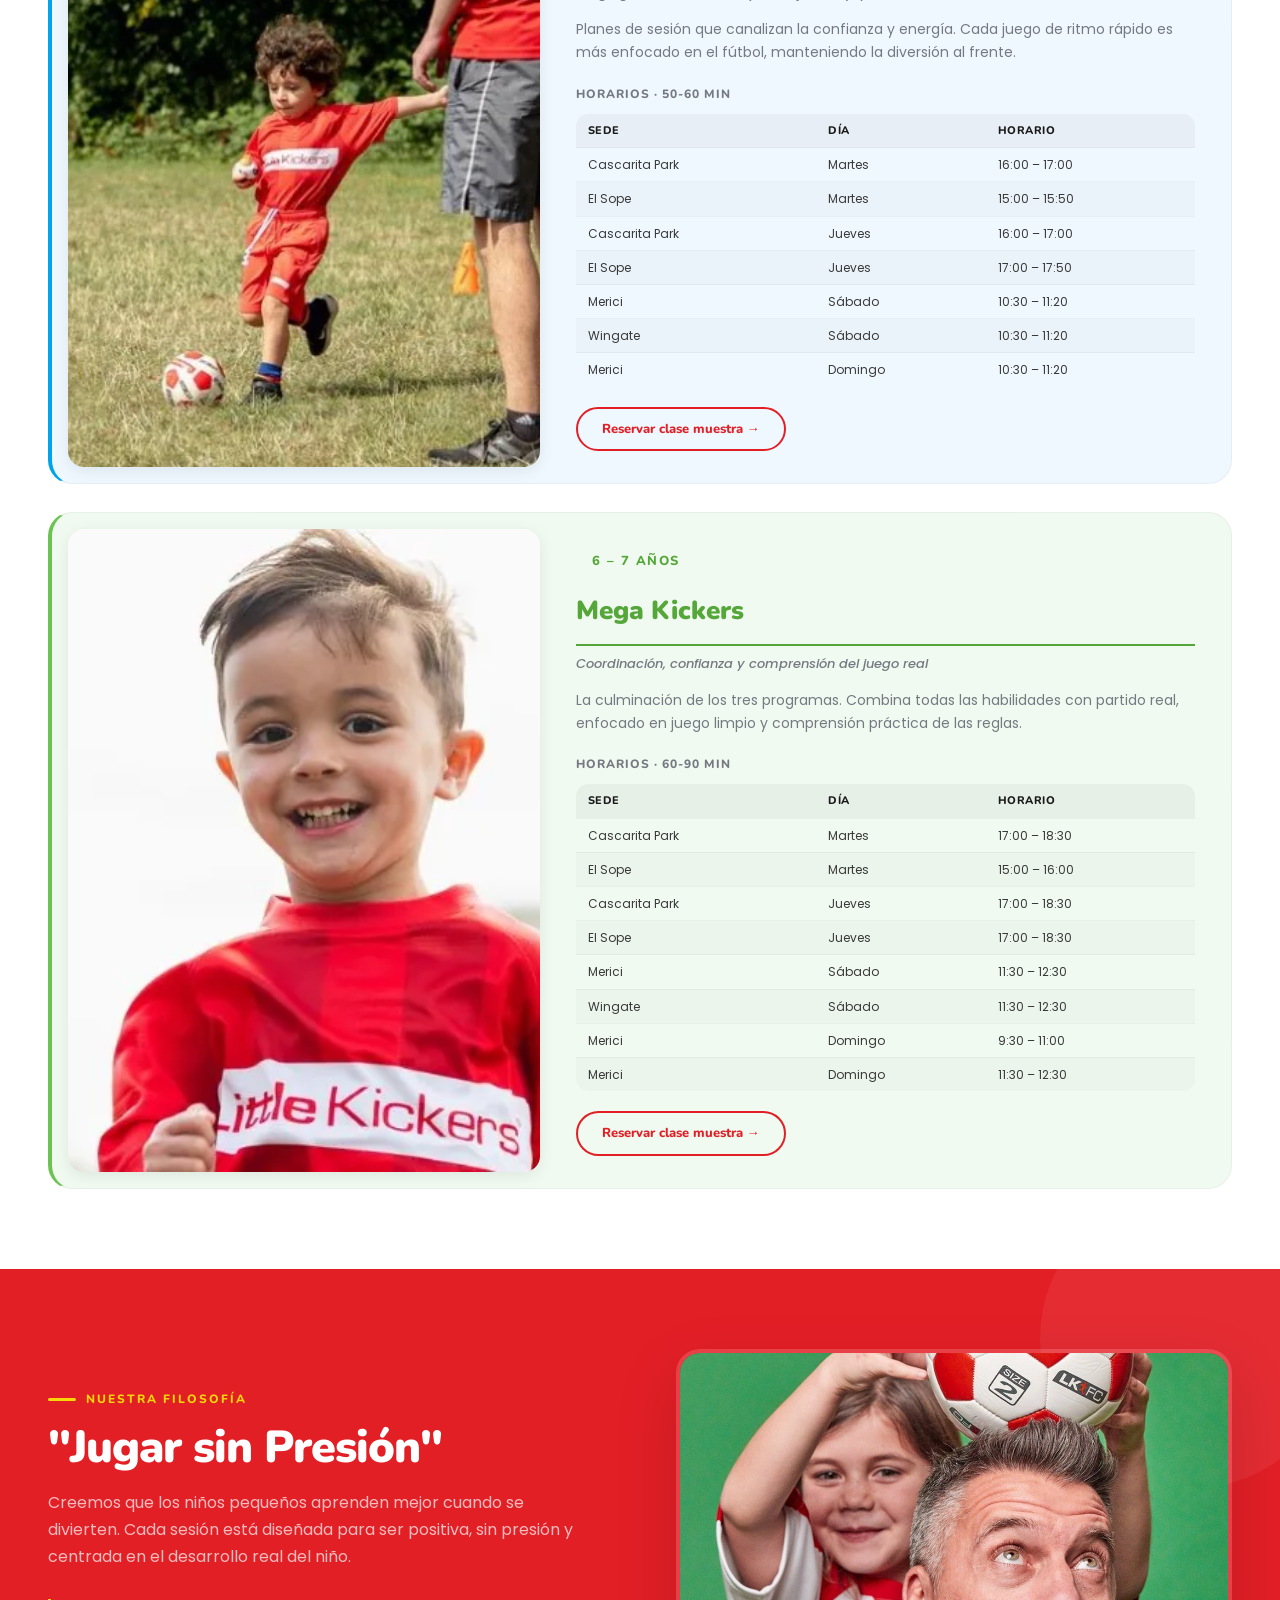
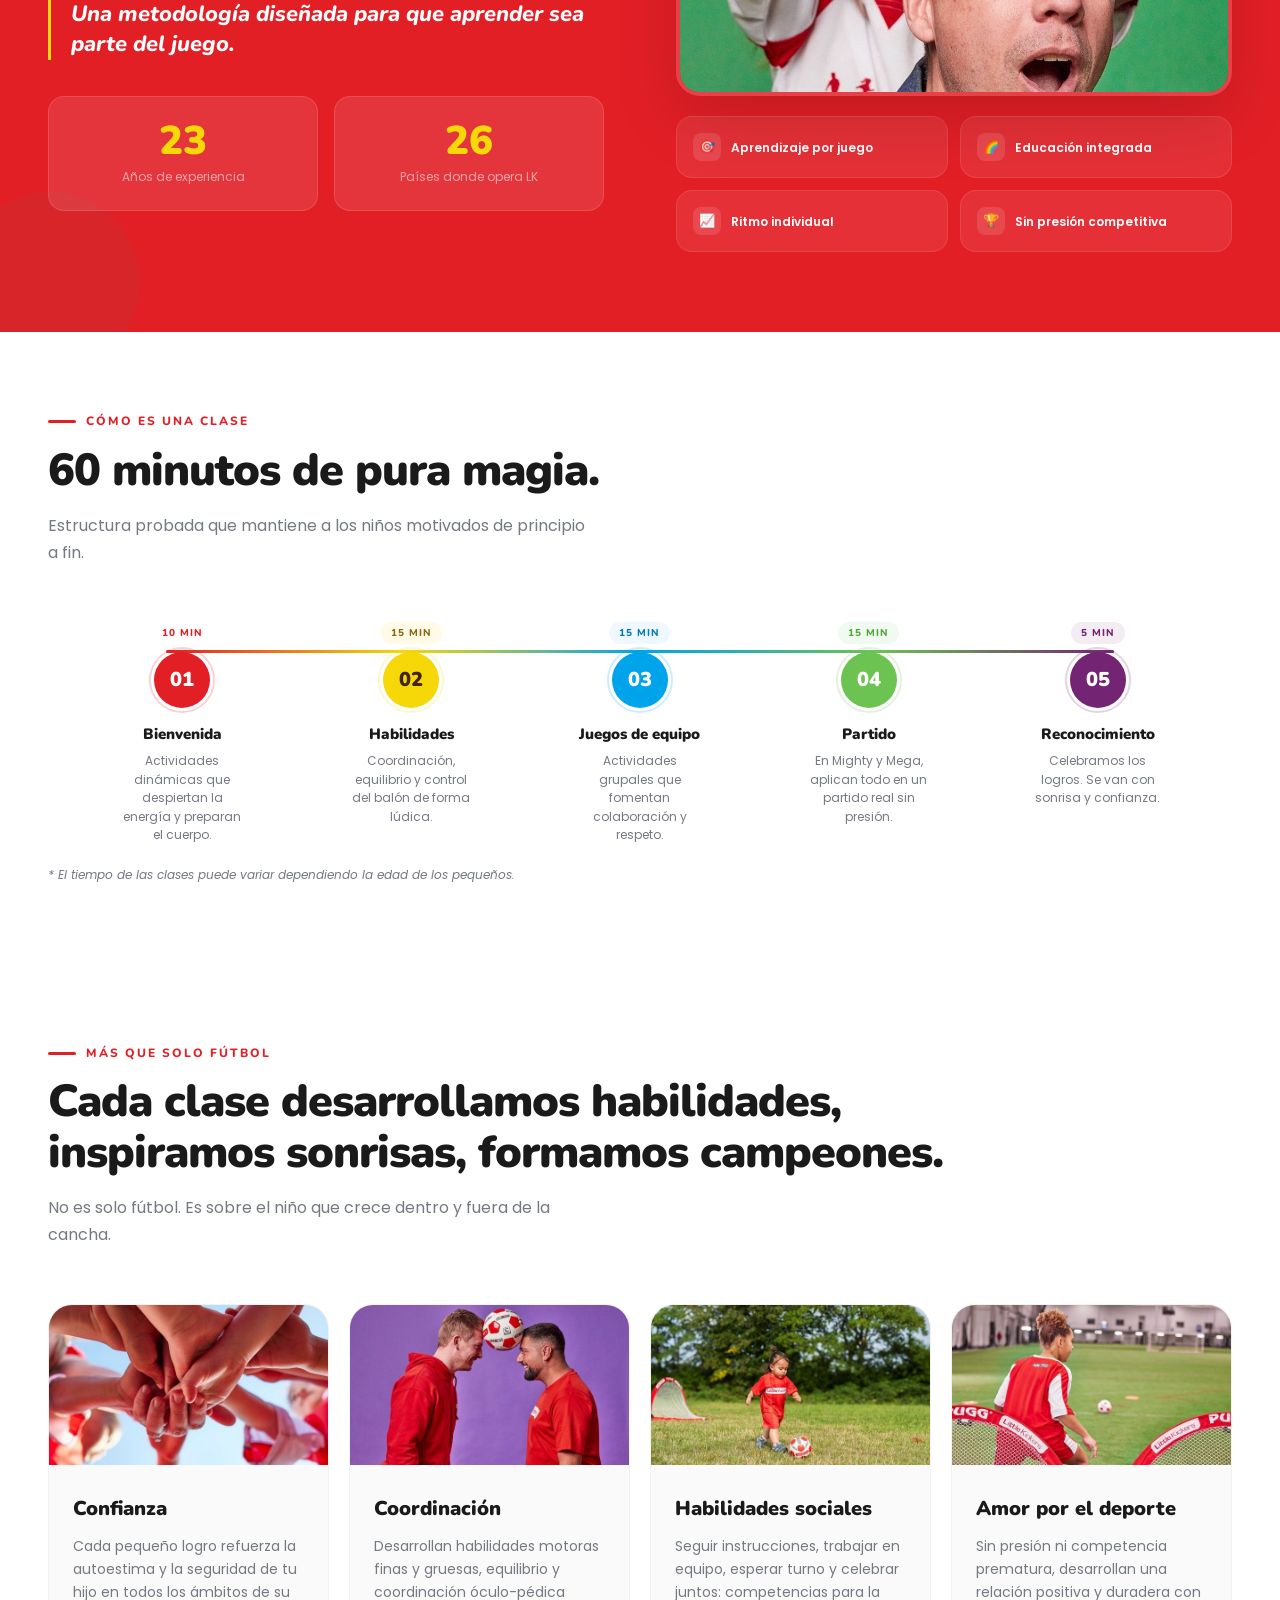
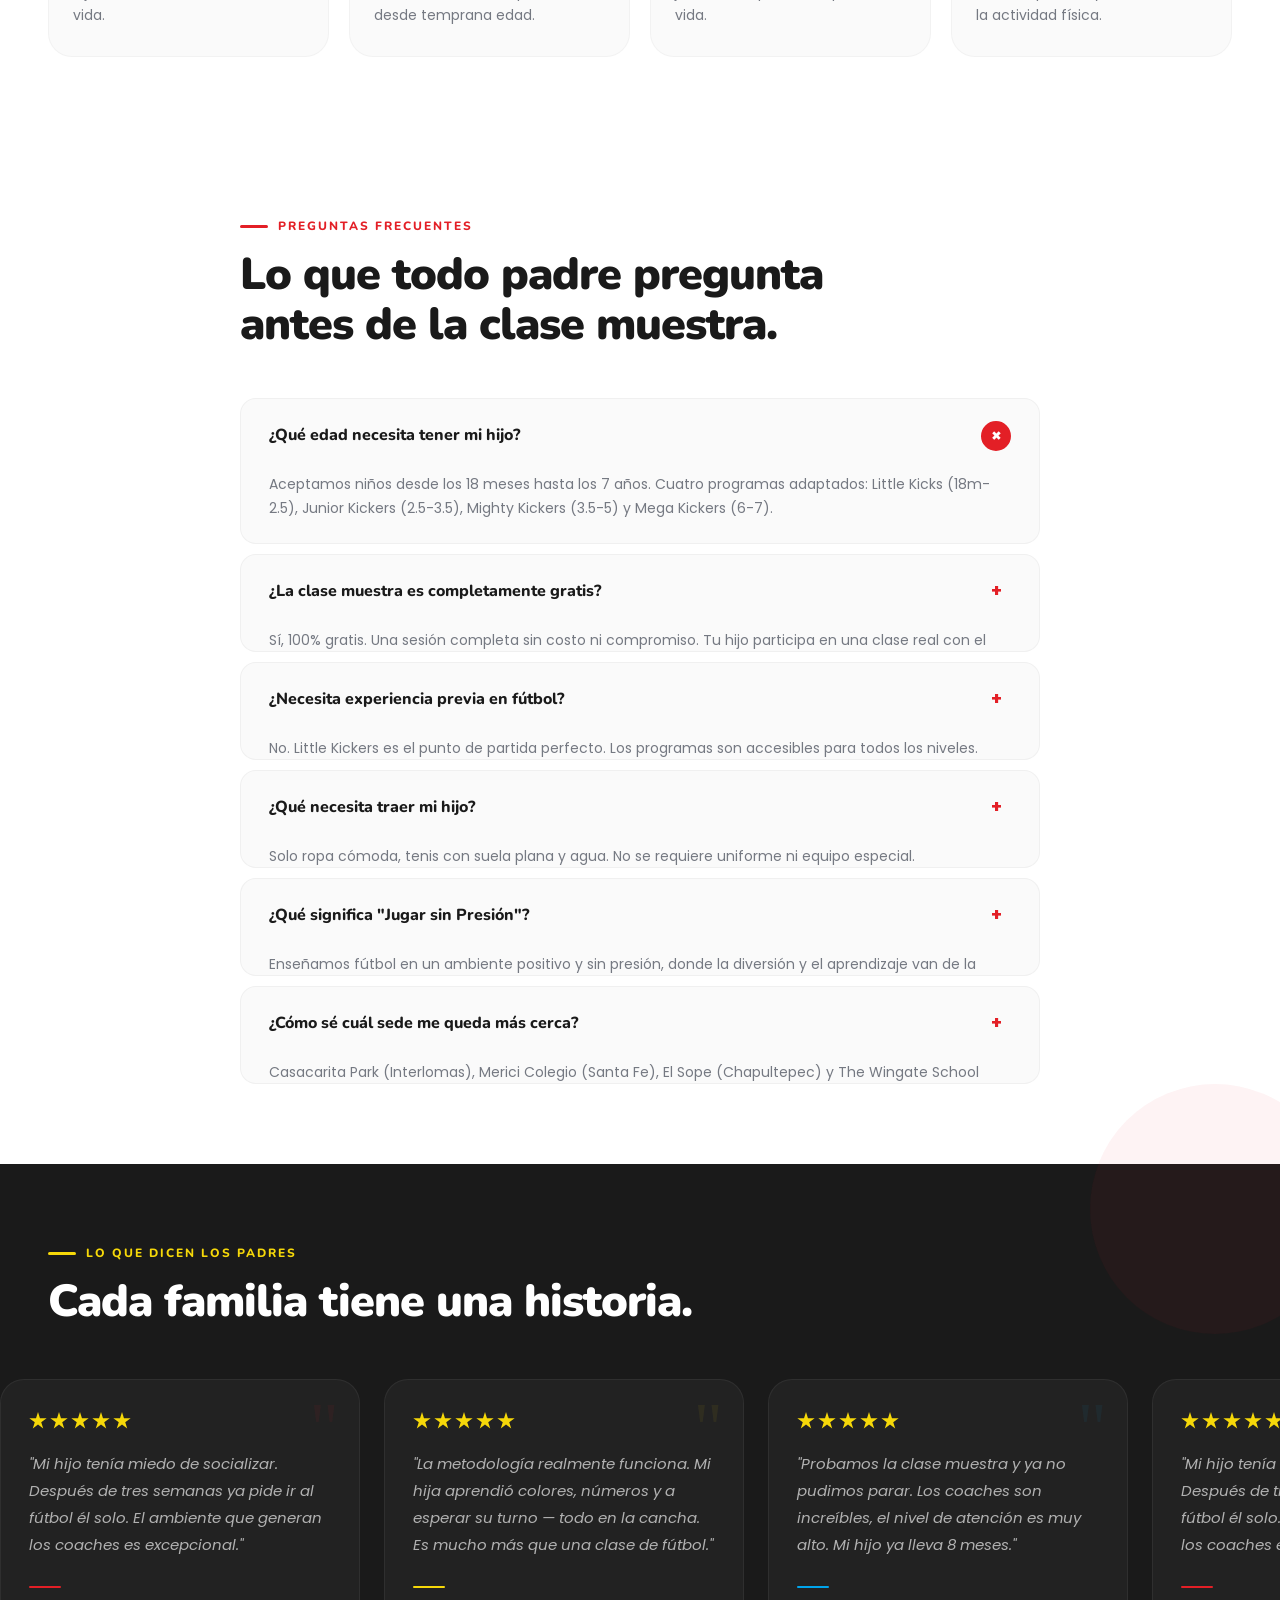
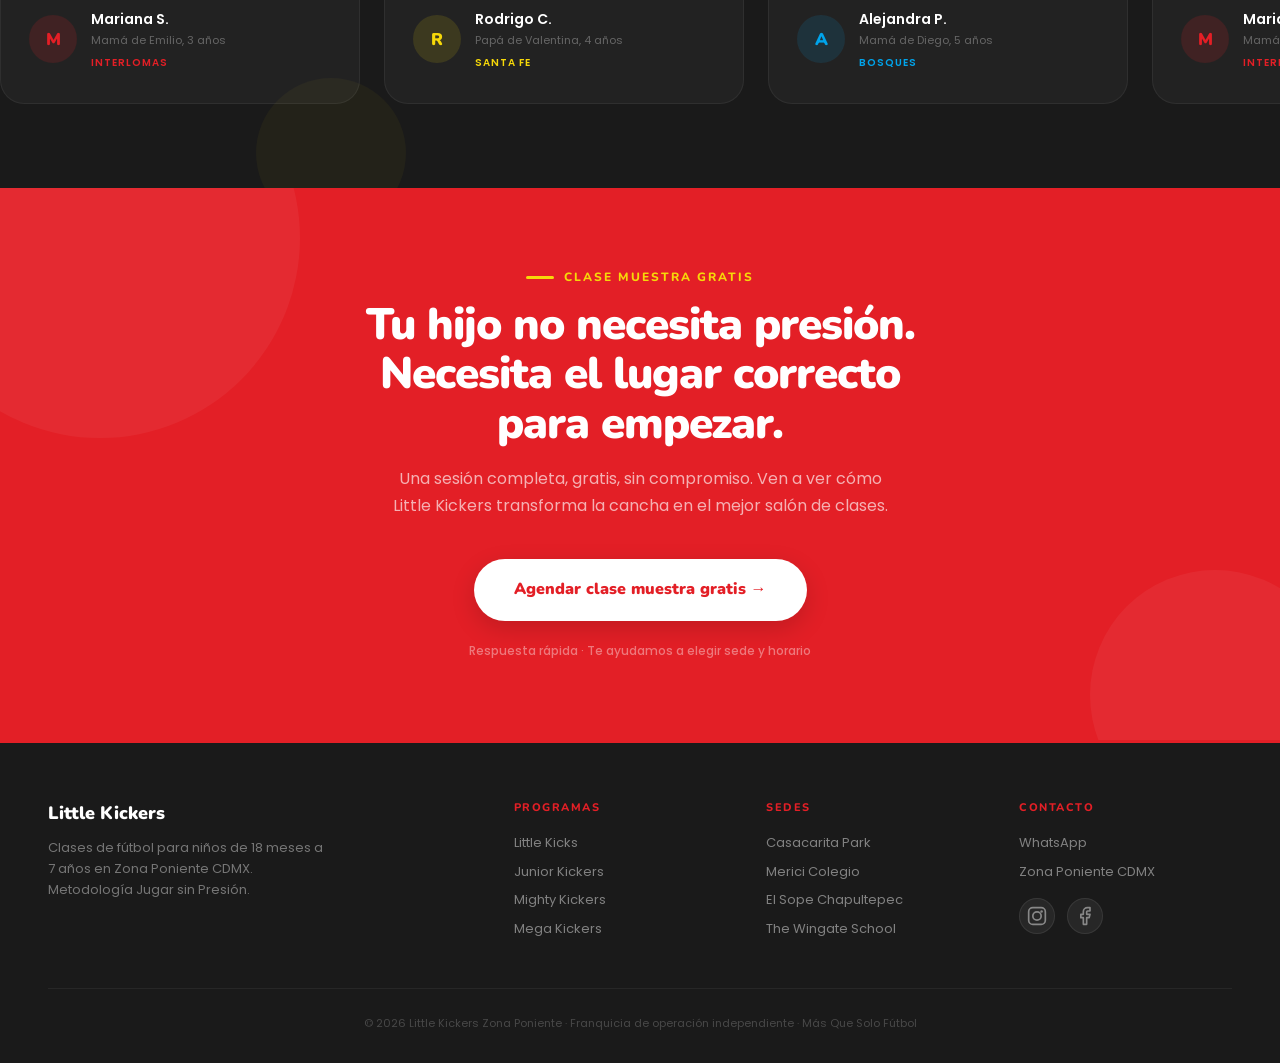
==== commit 3967aa5b: "Update Curso de Verano with confirmed info + payment buttons - Sede: Colegio Merici (with Google Map" ====
--- a/index.html
+++ b/index.html
@@ -153,11 +153,11 @@
     <div class="sb-tx">
       <div class="sb-bd">⚽ Verano 2026 · Cupo limitado</div>
       <h2 class="sb-h">Vacaciones llenas de fútbol, amigos<br>y <span class="y">diversión.</span></h2>
-      <p class="sb-d">Curso de Verano Little Kickers para niños y niñas de 4 a 7 años. 6 semanas de juegos, mundialitos y nuevas amistades.</p>
+      <p class="sb-d">Curso de Verano Little Kickers para niños y niñas de 4 a 7 años. 5 semanas en el Colegio Merici con juegos, mundialitos y nuevas amistades.</p>
       <div class="sb-meta">
-        <span class="sb-pill">📅 6 jul – 14 ago</span>
-        <span class="sb-pill">🕘 9:00 – 1:30 pm</span>
-        <span class="sb-pill">👦 4 a 7 años</span>
+        <span class="sb-pill">📅 20 jul – 21 ago</span>
+        <span class="sb-pill">🕘 9:00 – 1:00 pm</span>
+        <span class="sb-pill">📍 Colegio Merici</span>
       </div>
       <div class="sb-ctas">
         <a href="curso-verano.html" class="sb-btn-y">Ver el curso de verano →</a>
@@ -176,7 +176,7 @@
       <div class="sb-vis-tag t2">
         <div class="sb-vis-tag-ic" style="background:#FFF0F0">🔥</div>
         <div>
-          <div class="sb-vis-tag-t">6 semanas</div>
+          <div class="sb-vis-tag-t">5 semanas</div>
           <div class="sb-vis-tag-s">de pura energía</div>
         </div>
       </div>
--- a/styles.css
+++ b/styles.css
@@ -74,7 +74,10 @@
 .top-bar-sep{color:rgba(0,0,0,.2);font-size:10px}
 
 /* ═══ NAV ═══ */
-nav{position:fixed;top:32px;left:0;right:0;z-index:1000;display:flex;align-items:center;justify-content:space-between;padding:14px 48px;background:var(--lk-red);backdrop-filter:blur(20px);-webkit-backdrop-filter:blur(20px);border-bottom:none;transition:all .35s}
+nav{position:fixed;top:32px;left:0;right:0;z-index:1000;display:grid;grid-template-columns:1fr auto 1fr;align-items:center;padding:14px 48px;background:var(--lk-red);backdrop-filter:blur(20px);-webkit-backdrop-filter:blur(20px);border-bottom:none;transition:all .35s}
+.n-logo{justify-self:start}
+.n-links{justify-self:center}
+.n-cta{justify-self:end}
 nav.scrolled{padding:10px 48px;box-shadow:0 4px 20px rgba(0,0,0,.15);top:0}
 .top-bar.hidden{transform:translateY(-100%)}
 .n-logo{display:flex;align-items:center;gap:10px;text-decoration:none}
@@ -84,7 +87,7 @@
 .n-logo-name{font-family:'Nunito',sans-serif;font-weight:900;font-size:16px;color:#fff;letter-spacing:-.3px;line-height:1.1}
 .n-logo-sub{font-size:10px;color:rgba(255,255,255,.7);letter-spacing:1.5px;text-transform:uppercase;font-weight:500}
 .n-links{display:flex;gap:28px;align-items:center}
-.n-link{font-size:13px;font-weight:500;color:rgba(255,255,255,.8);text-decoration:none;transition:color .3s;position:relative}
+.n-link{font-family:'Nunito',sans-serif;font-size:17px;font-weight:800;color:#fff;text-decoration:none;transition:color .3s;position:relative;letter-spacing:.2px}
 .n-link::after{content:'';position:absolute;bottom:-4px;left:0;width:0;height:2px;background:#fff;border-radius:2px;transition:width .3s}
 .n-link:hover{color:#fff}
 .n-link:hover::after{width:100%}
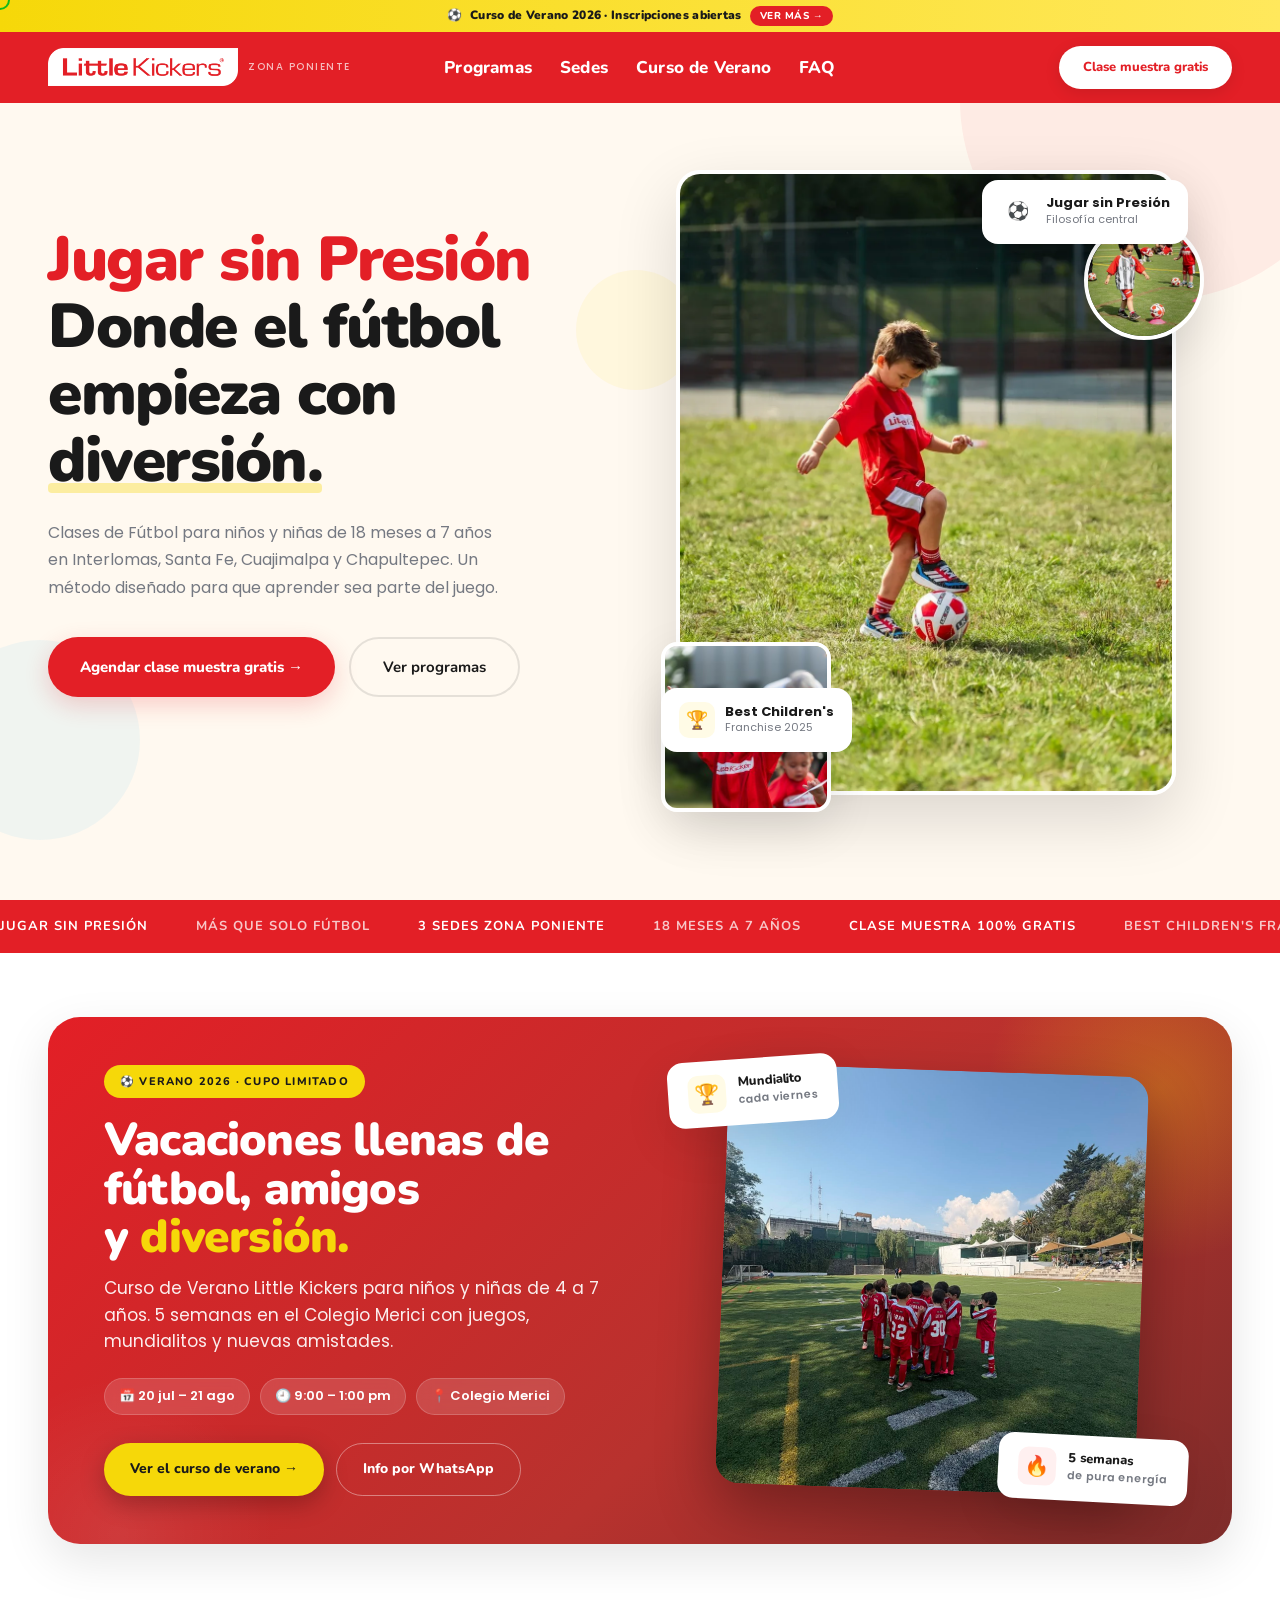
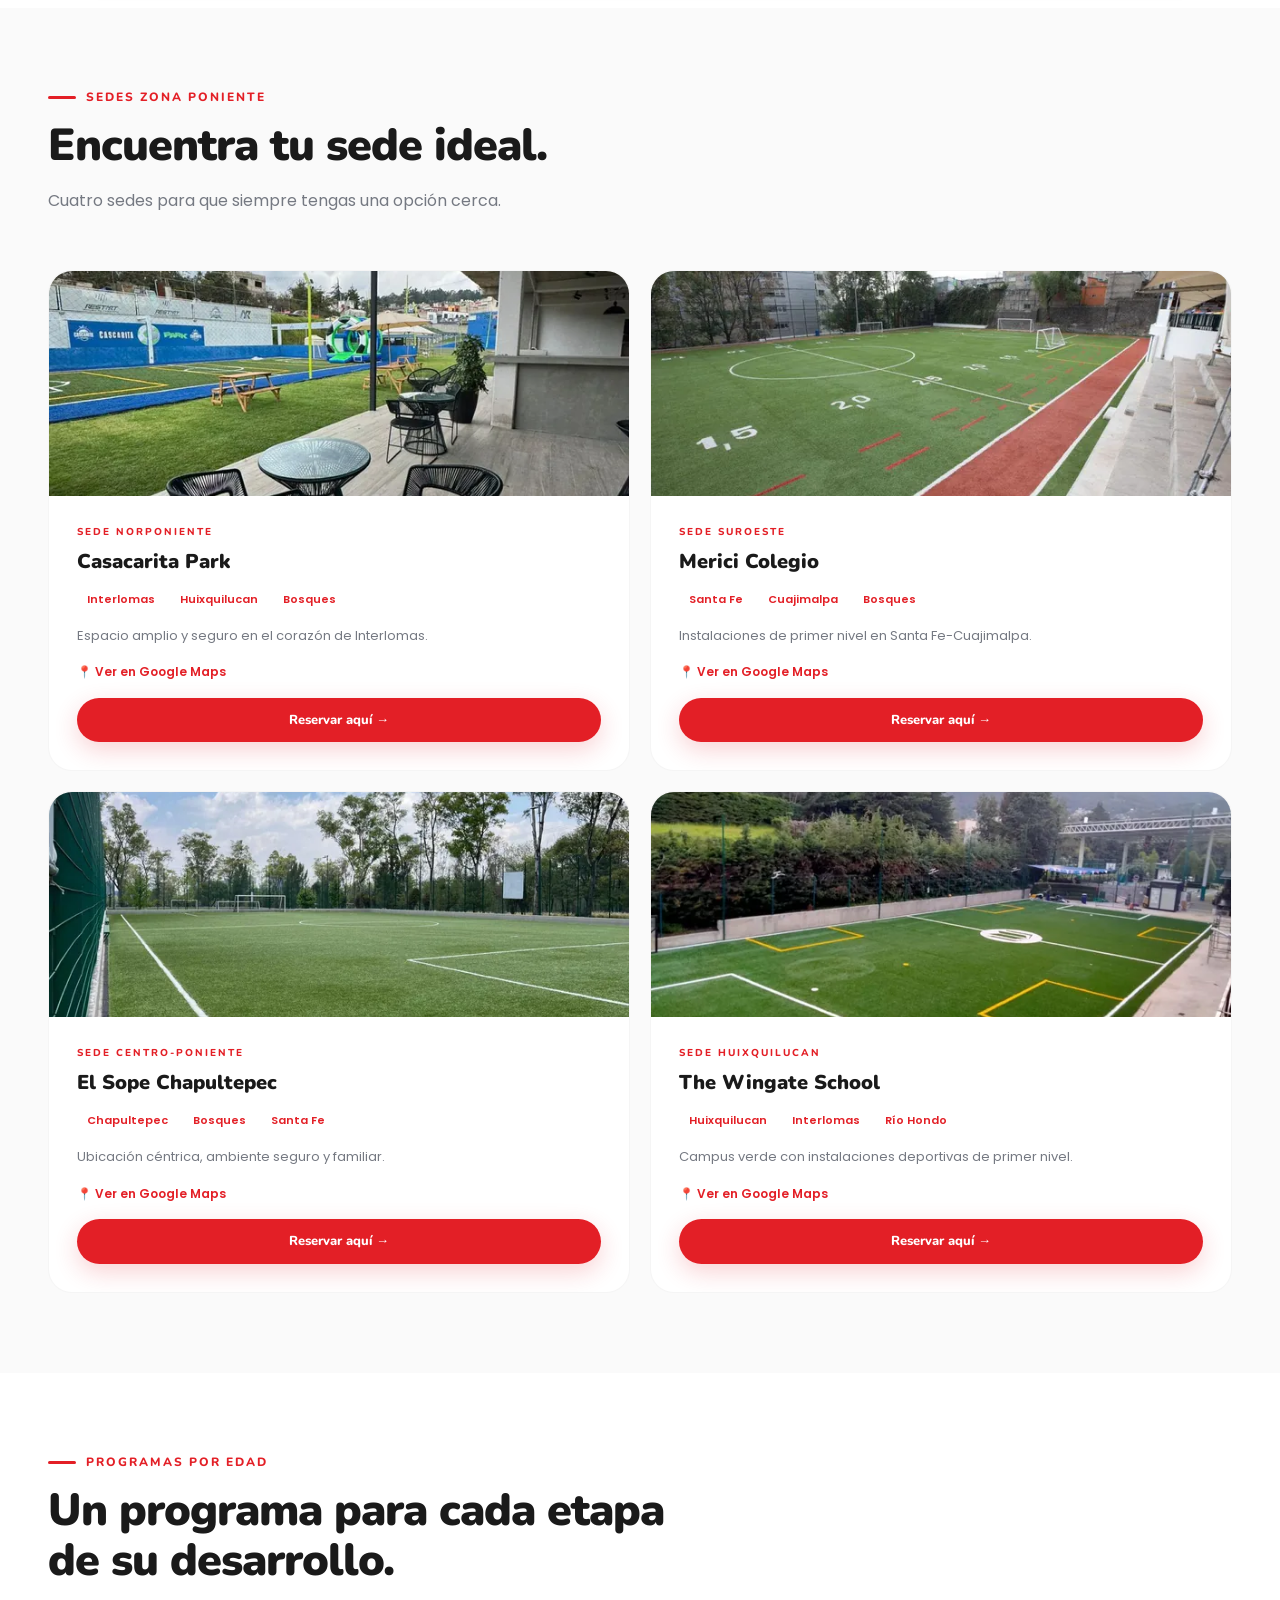
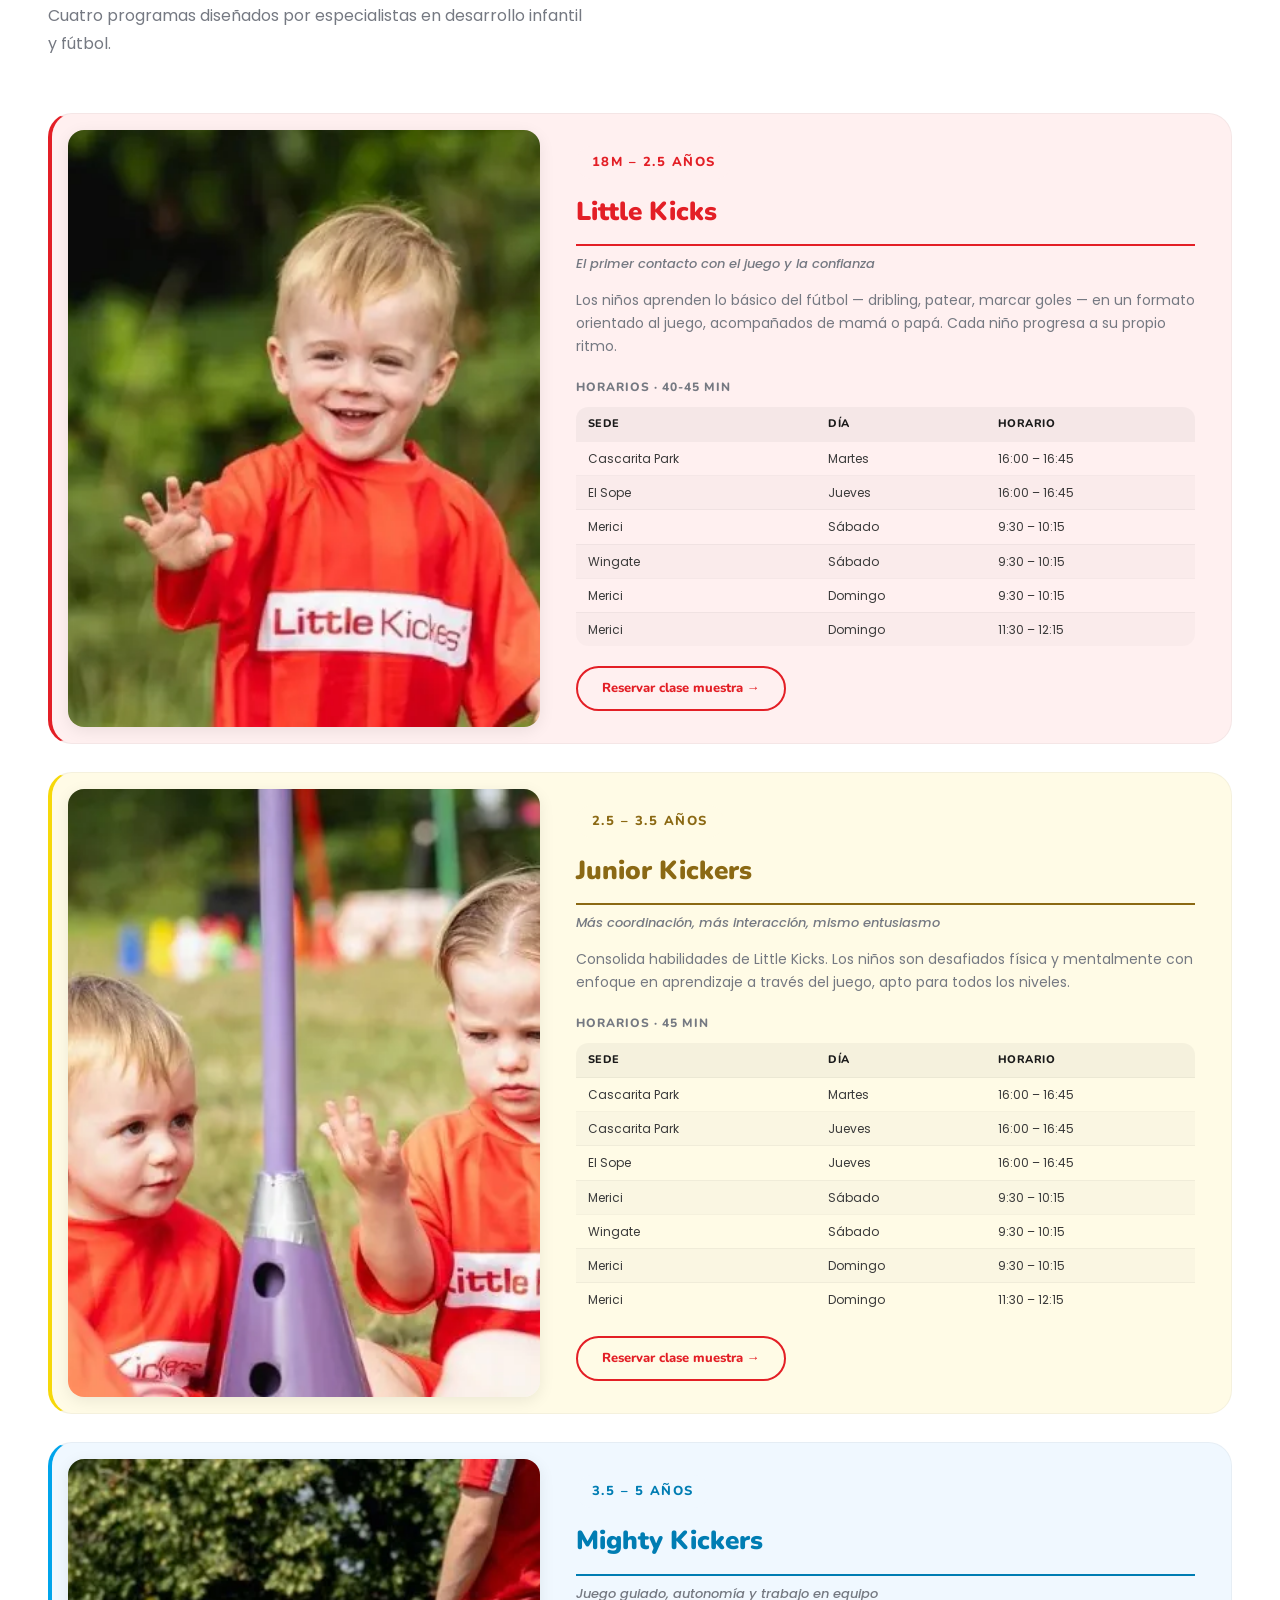
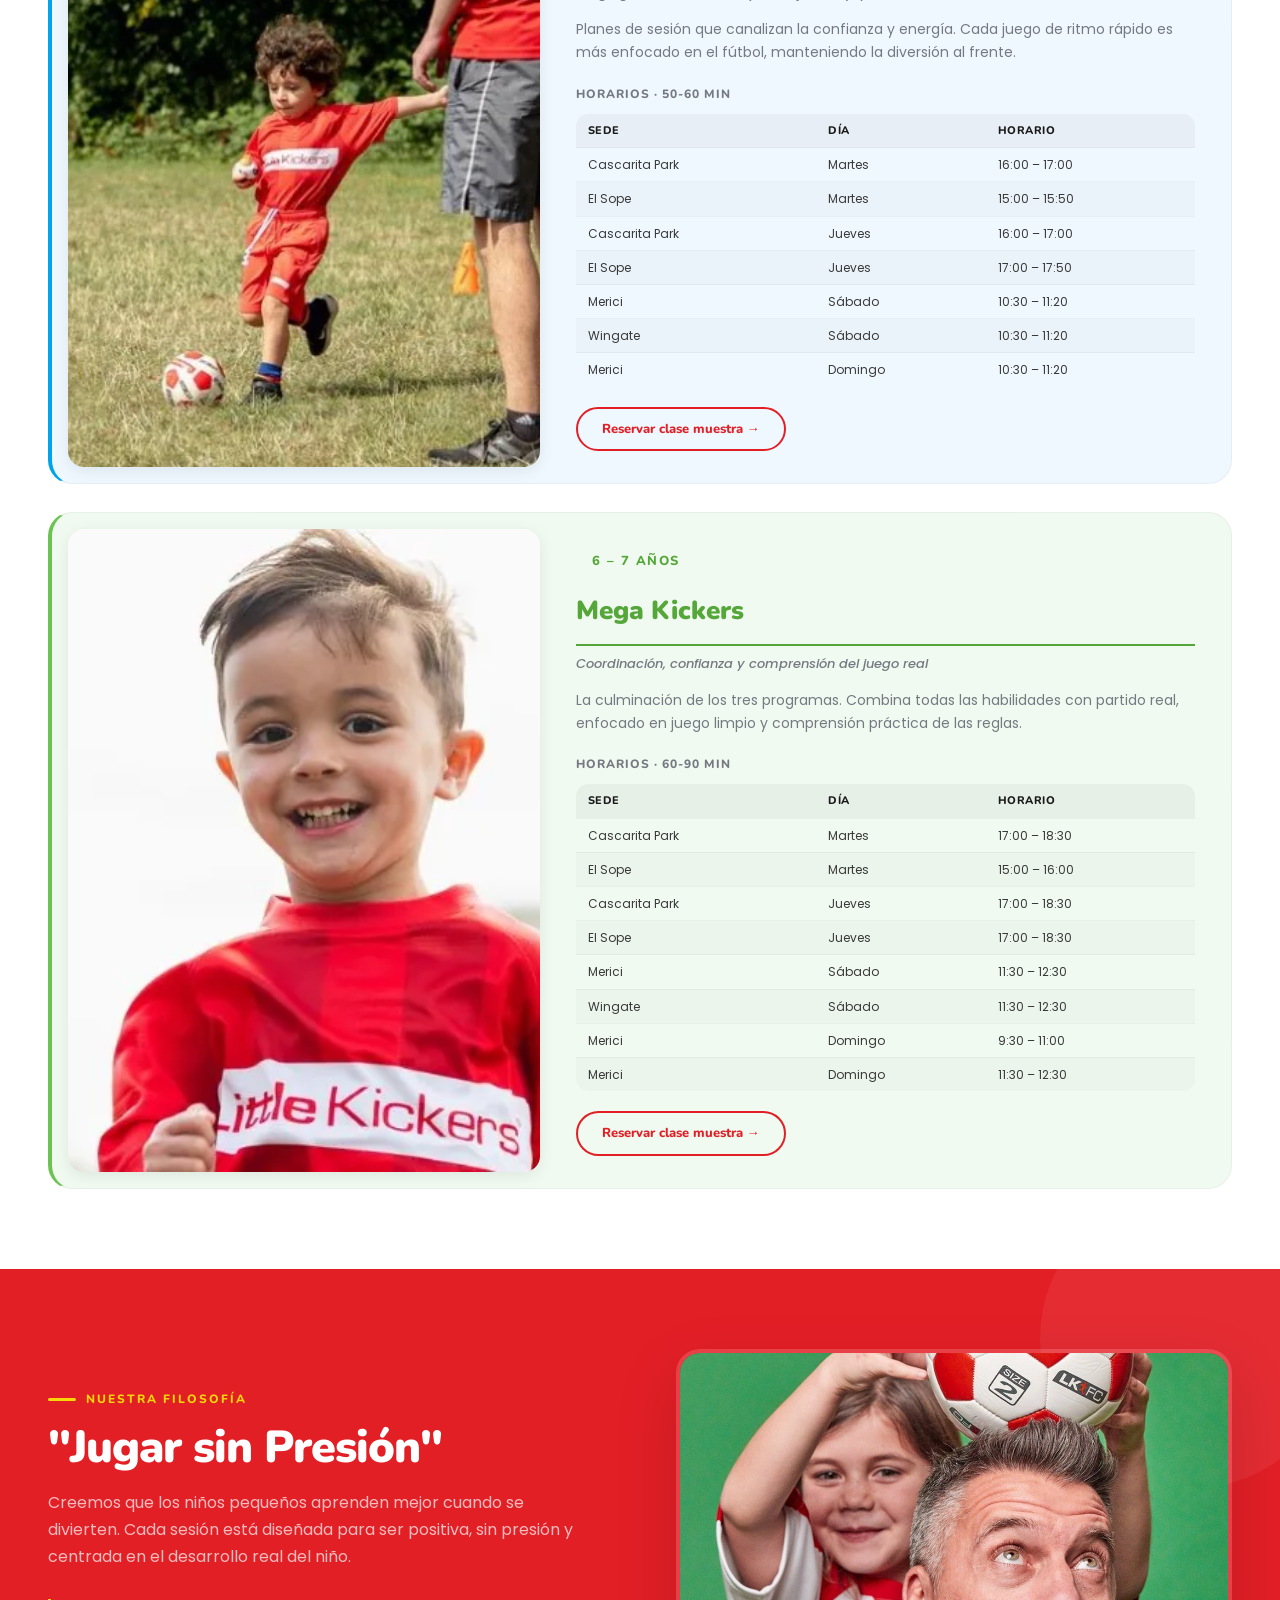
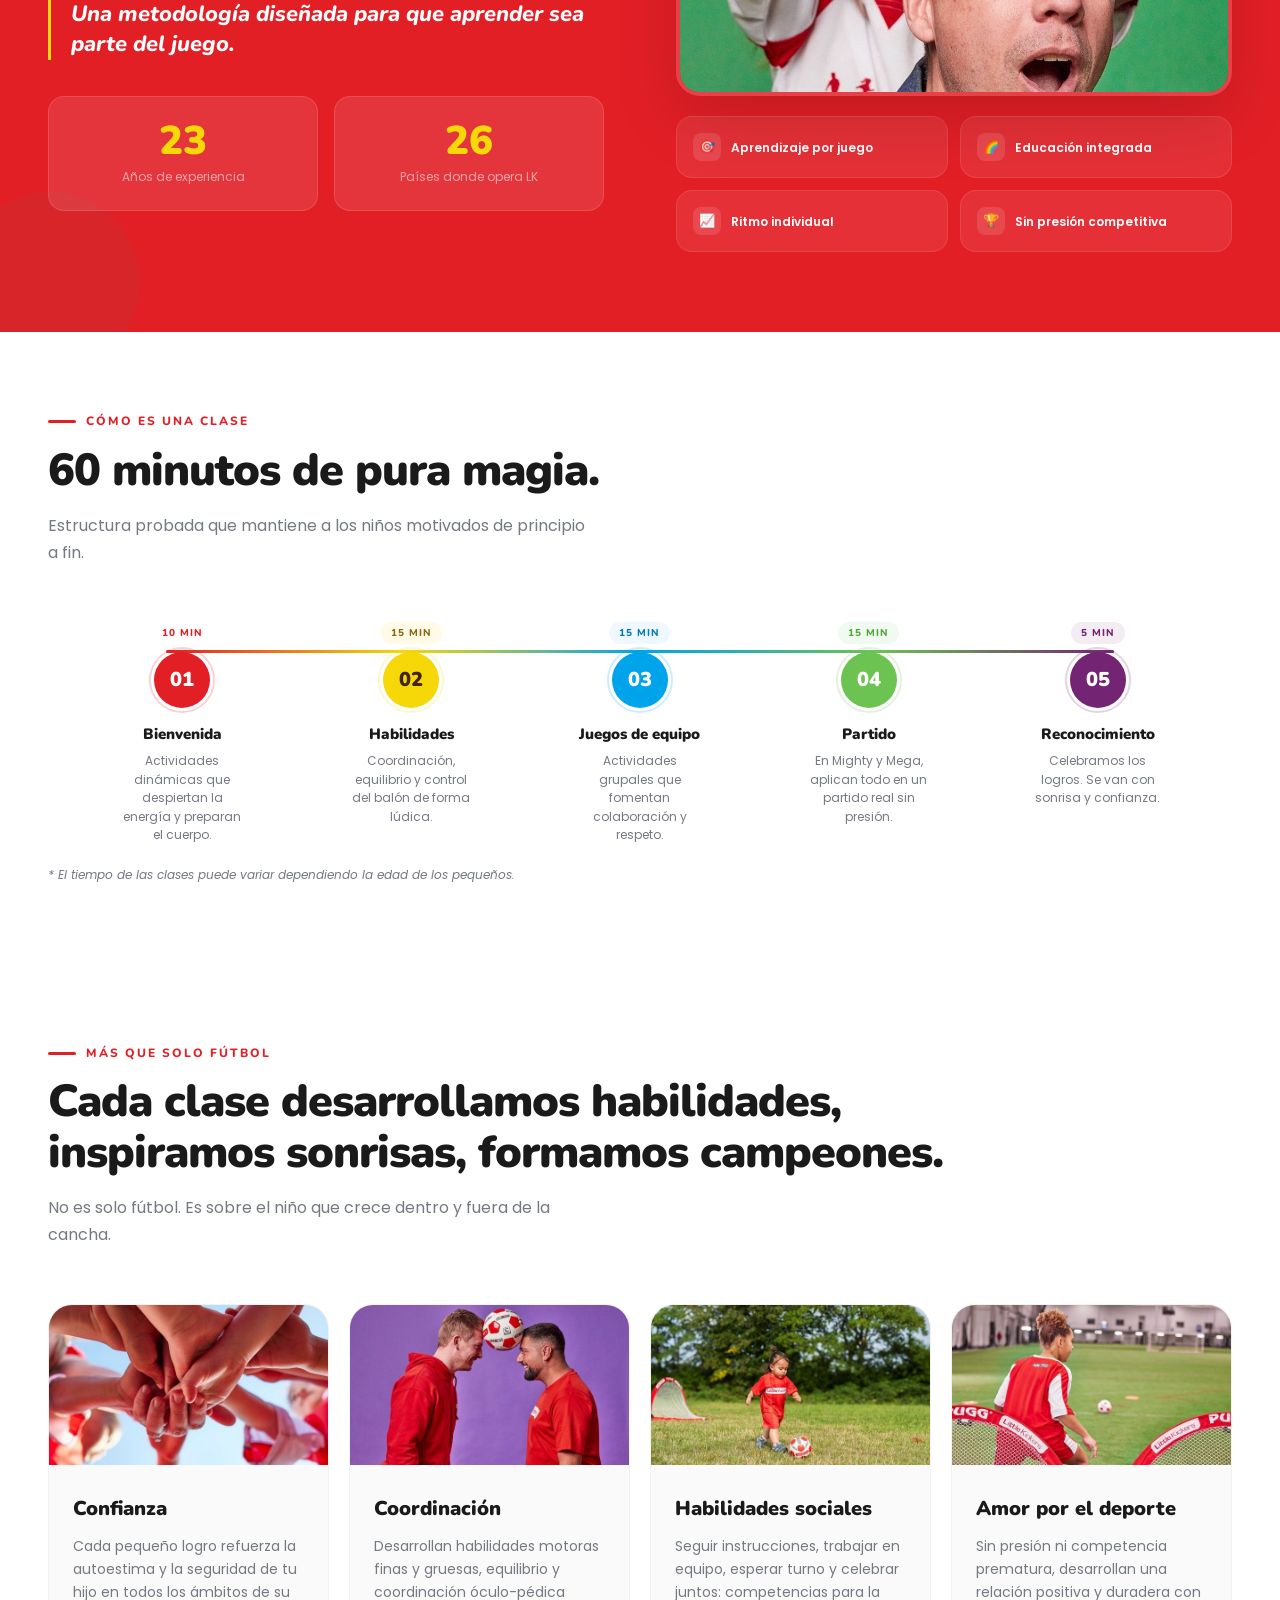
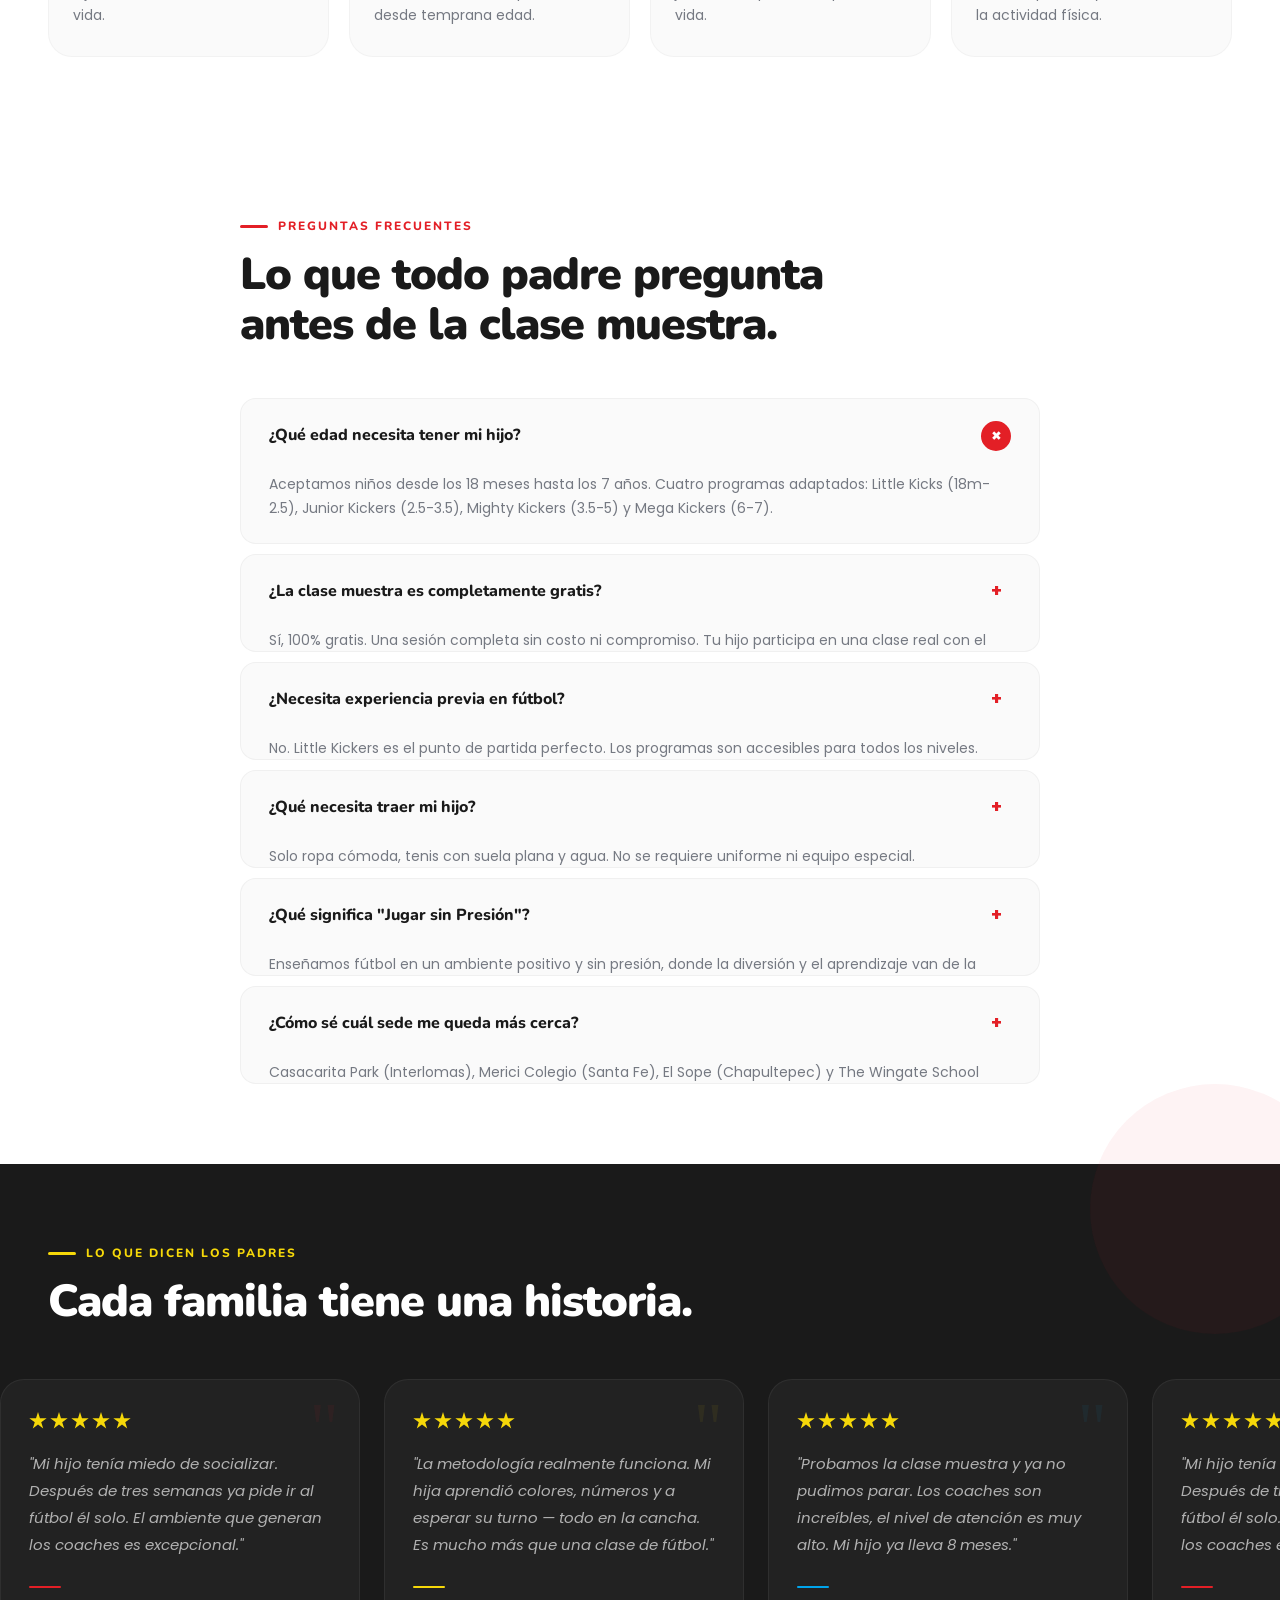
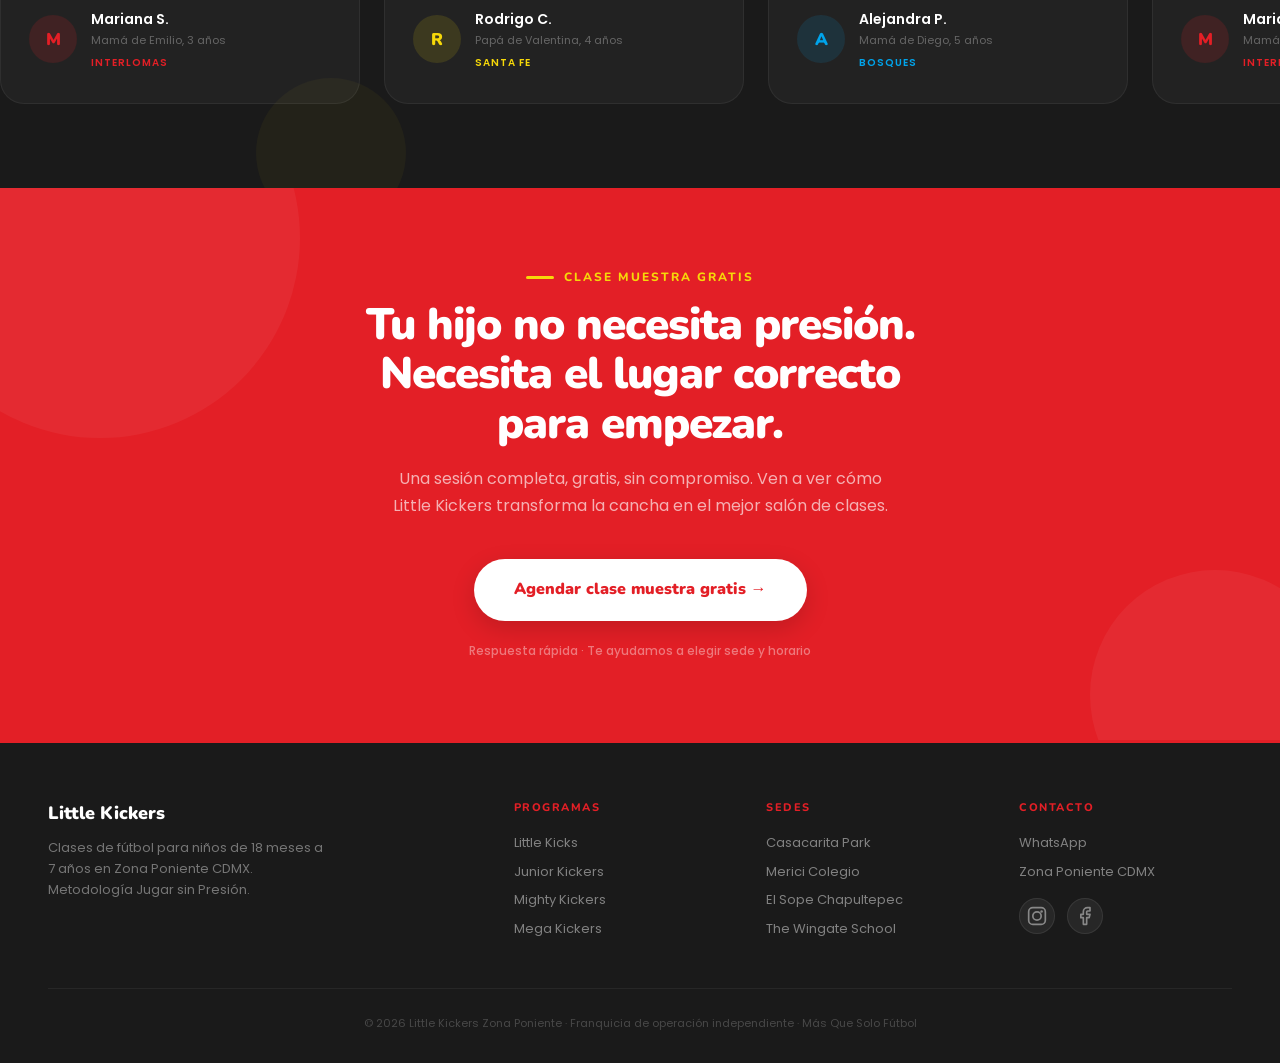
==== commit 6cc215de: "Use real Curso de Verano photos in hero and home banner - Hero of curso-verano.html: huddle photo (k" ====
--- a/index.html
+++ b/index.html
@@ -165,7 +165,7 @@
       </div>
     </div>
     <div class="sb-vis">
-      <img src="images/prog-mega-kickers.webp" alt="Niños del Curso de Verano Little Kickers" loading="lazy" width="420" height="420">
+      <img src="images/verano-banner.jpg" alt="Niños del Curso de Verano Little Kickers en cancha" loading="lazy" width="420" height="420">
       <div class="sb-vis-tag t1">
         <div class="sb-vis-tag-ic" style="background:#FFFBE6">🏆</div>
         <div>
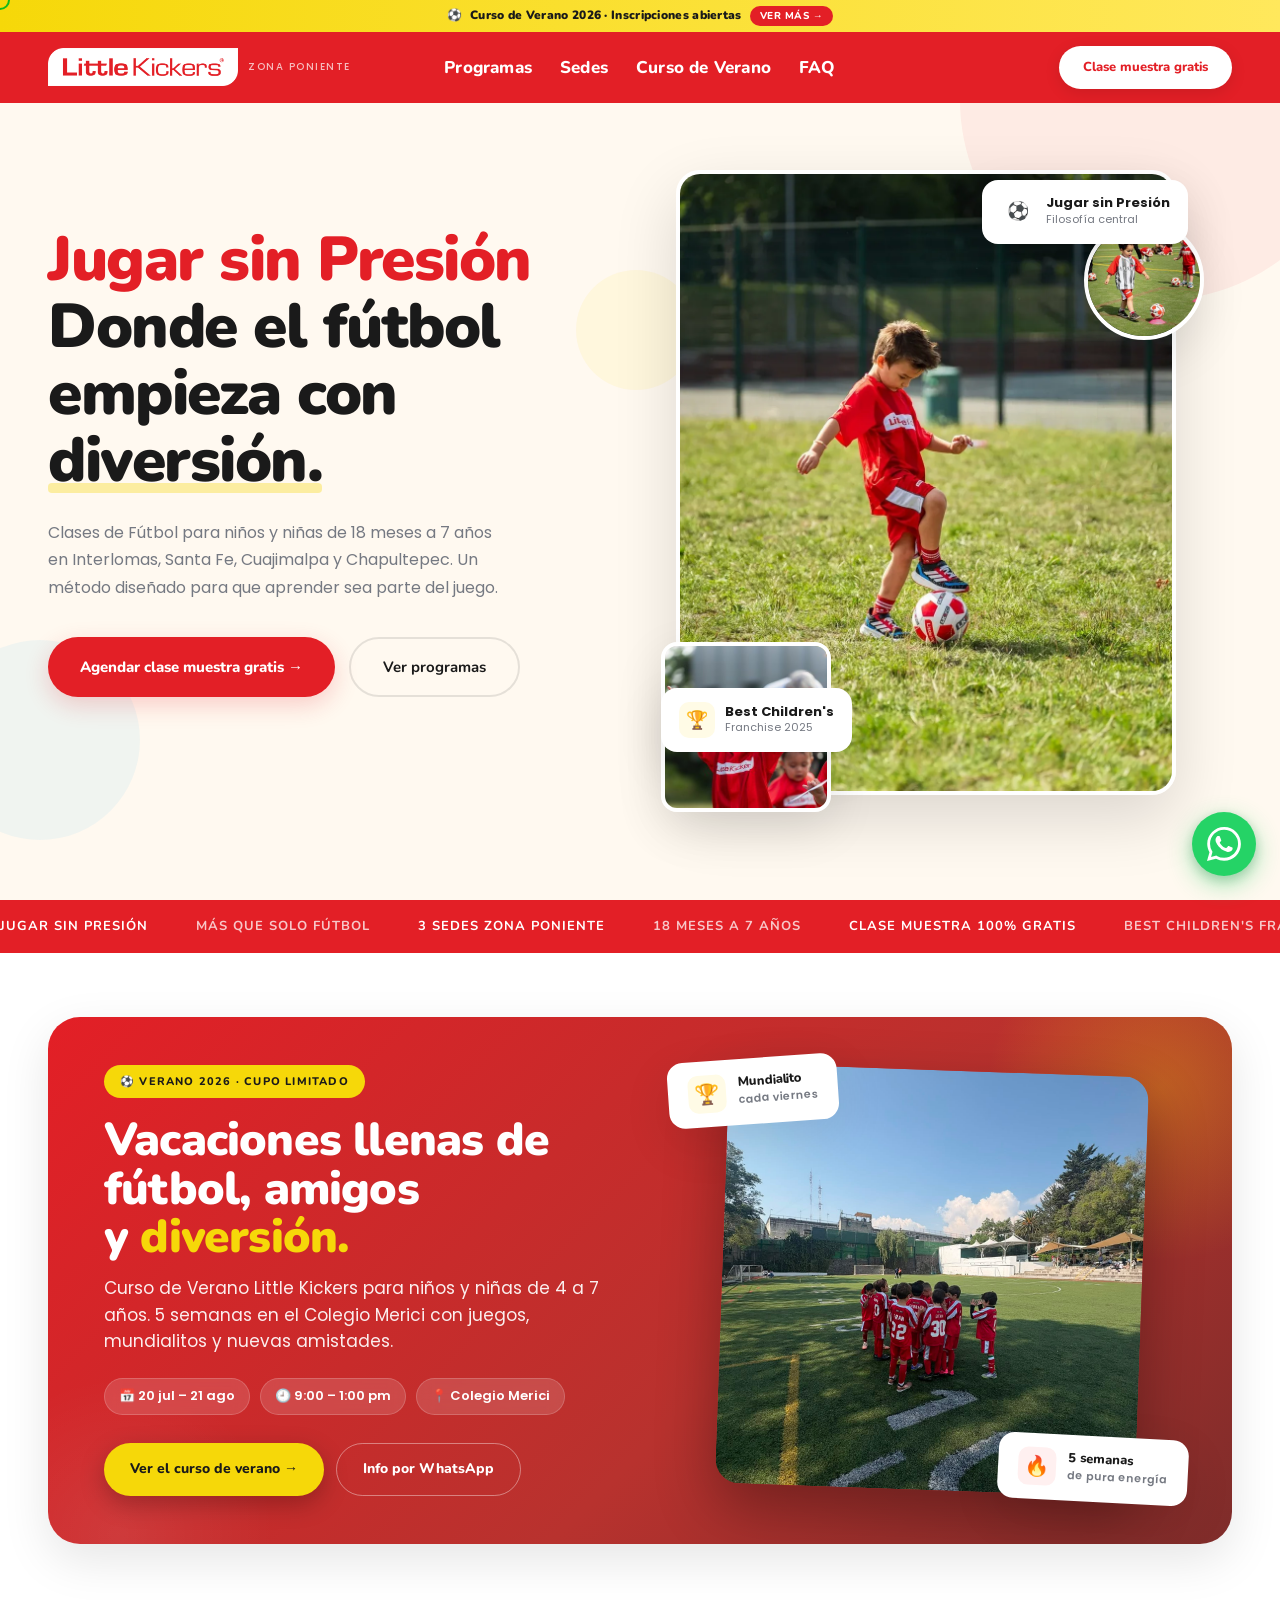
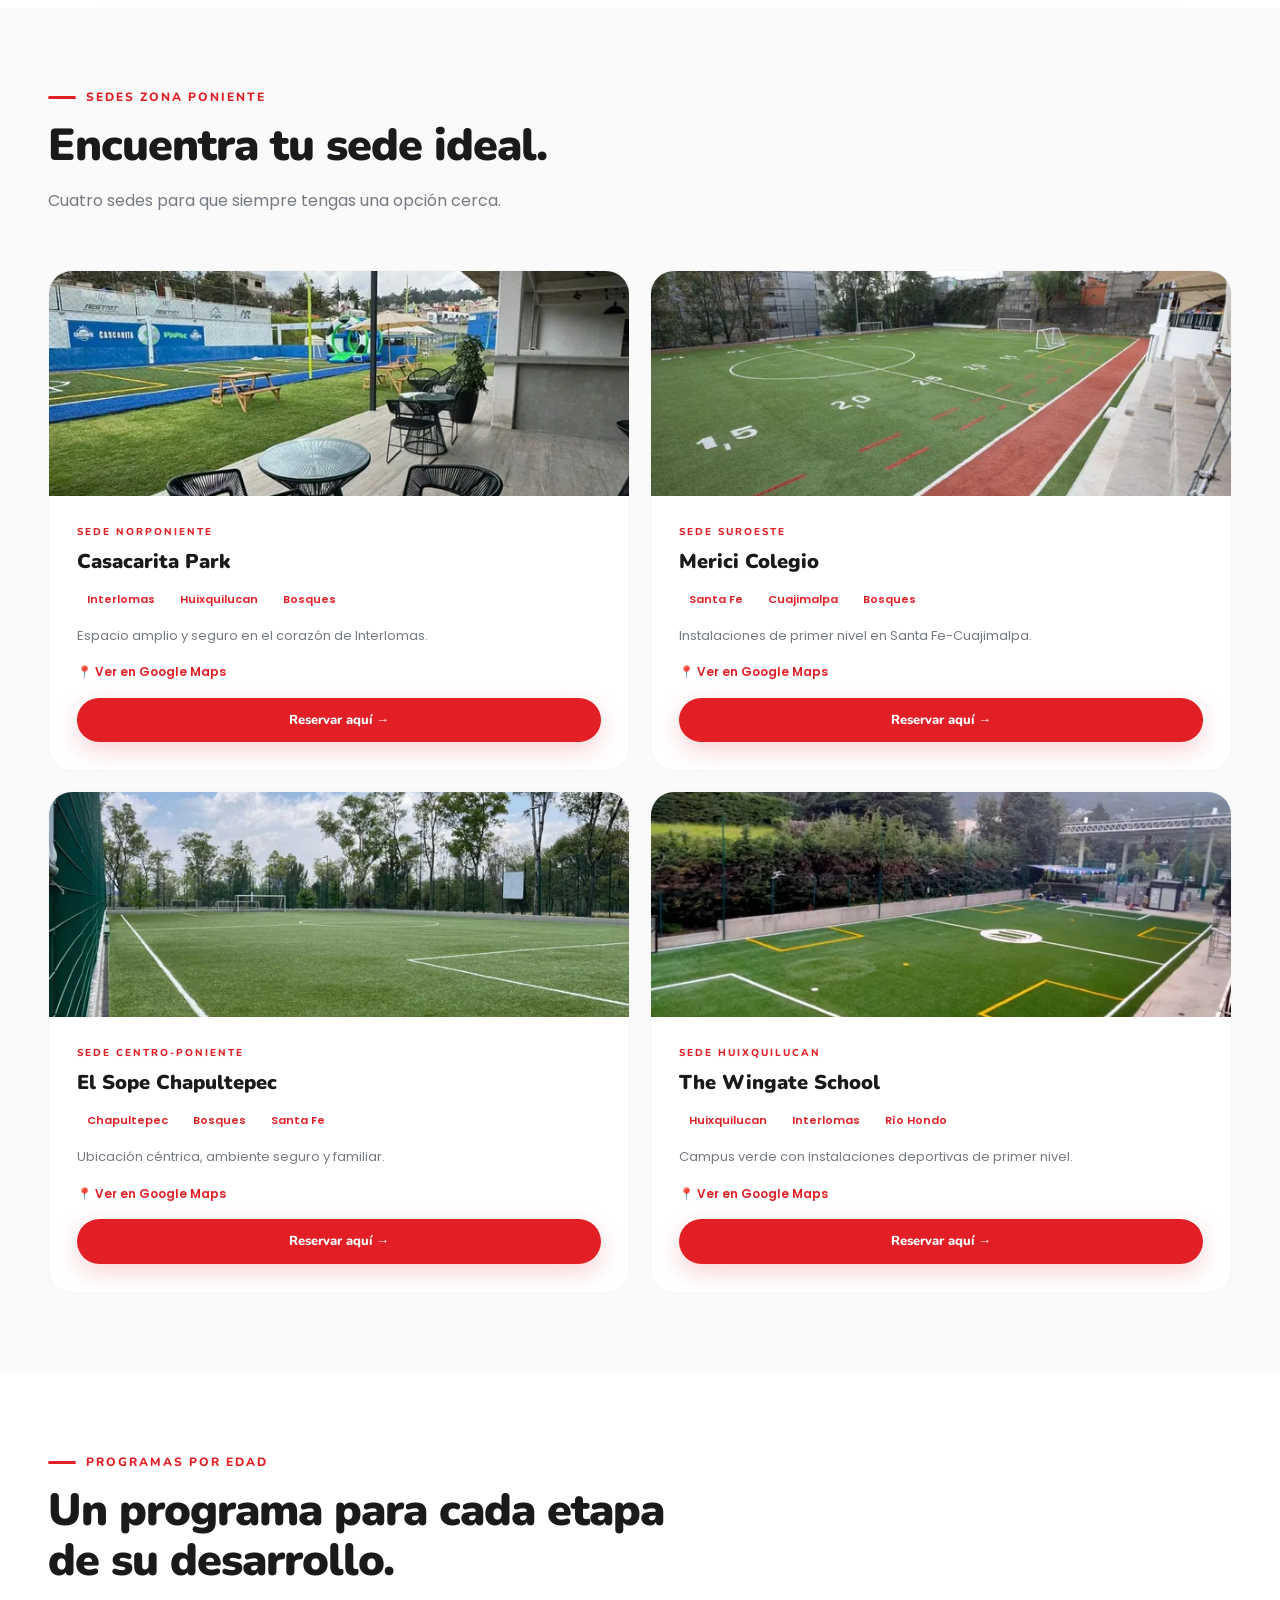
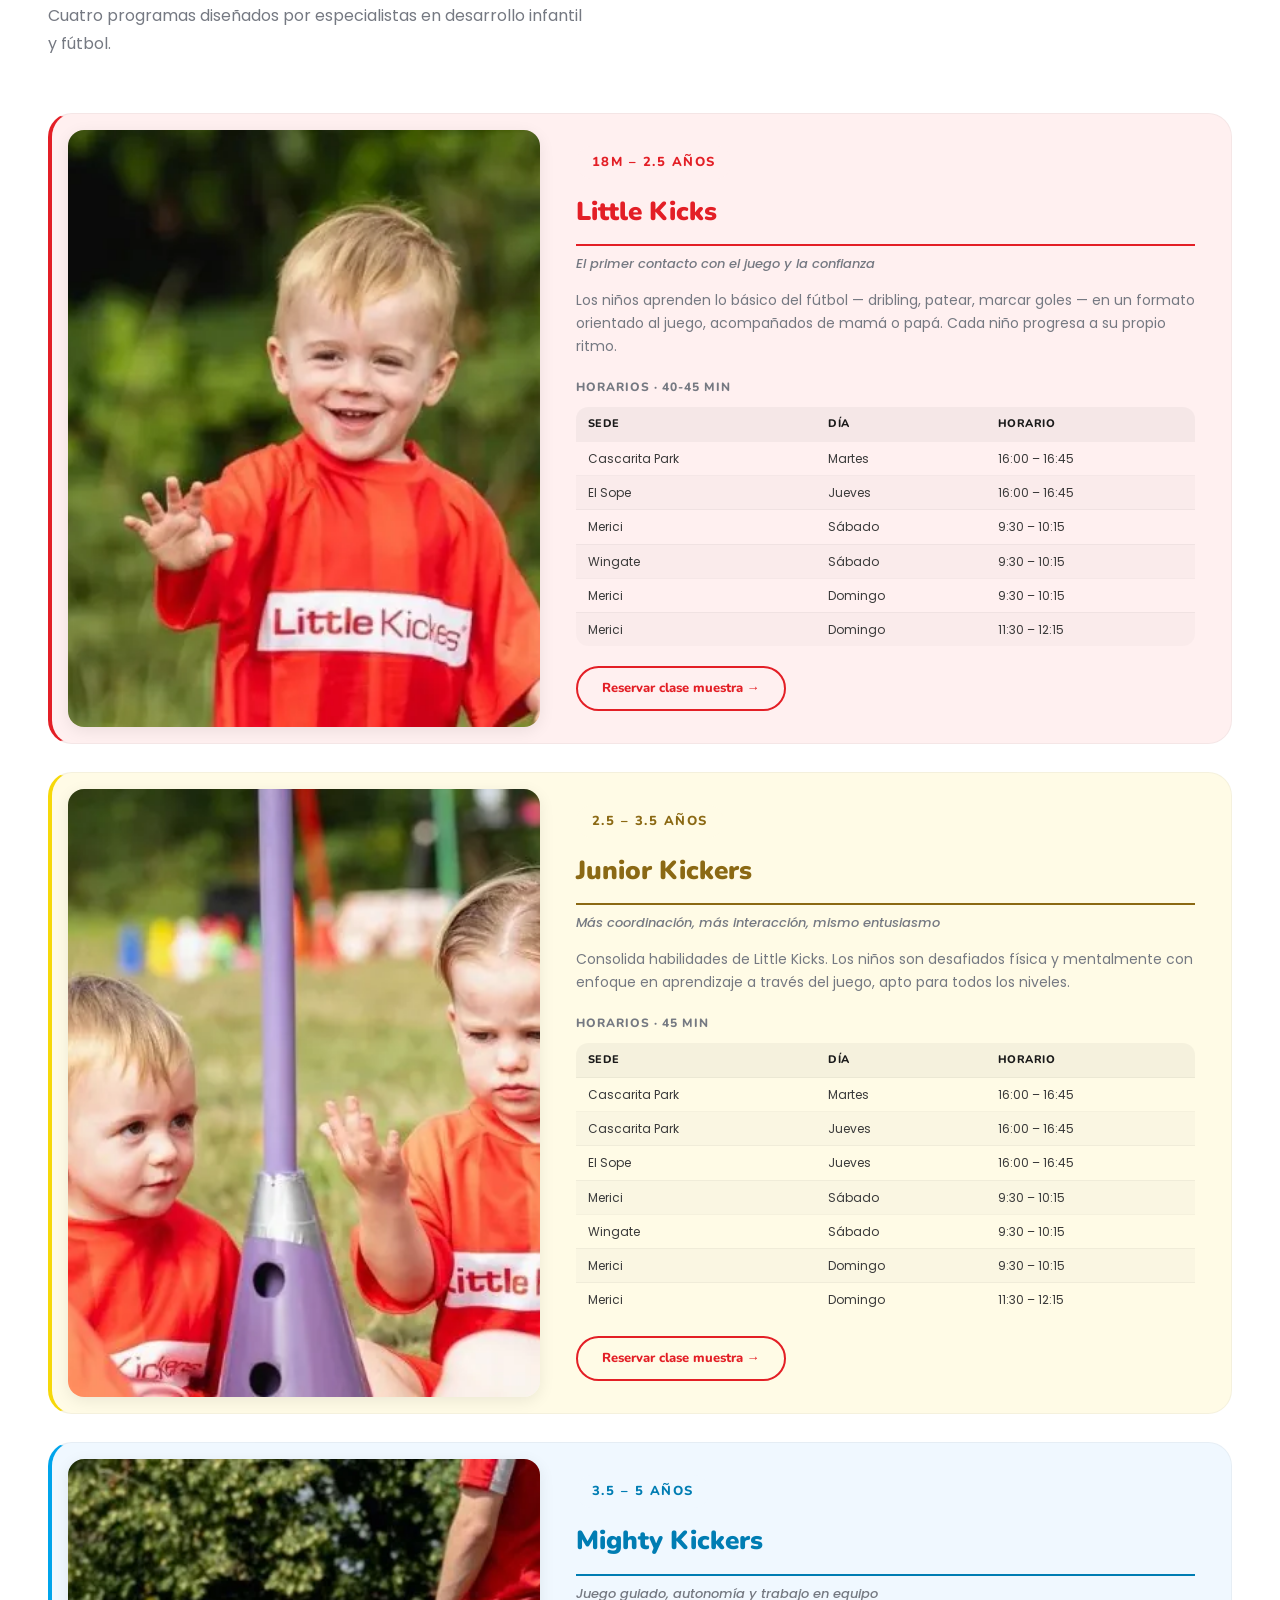
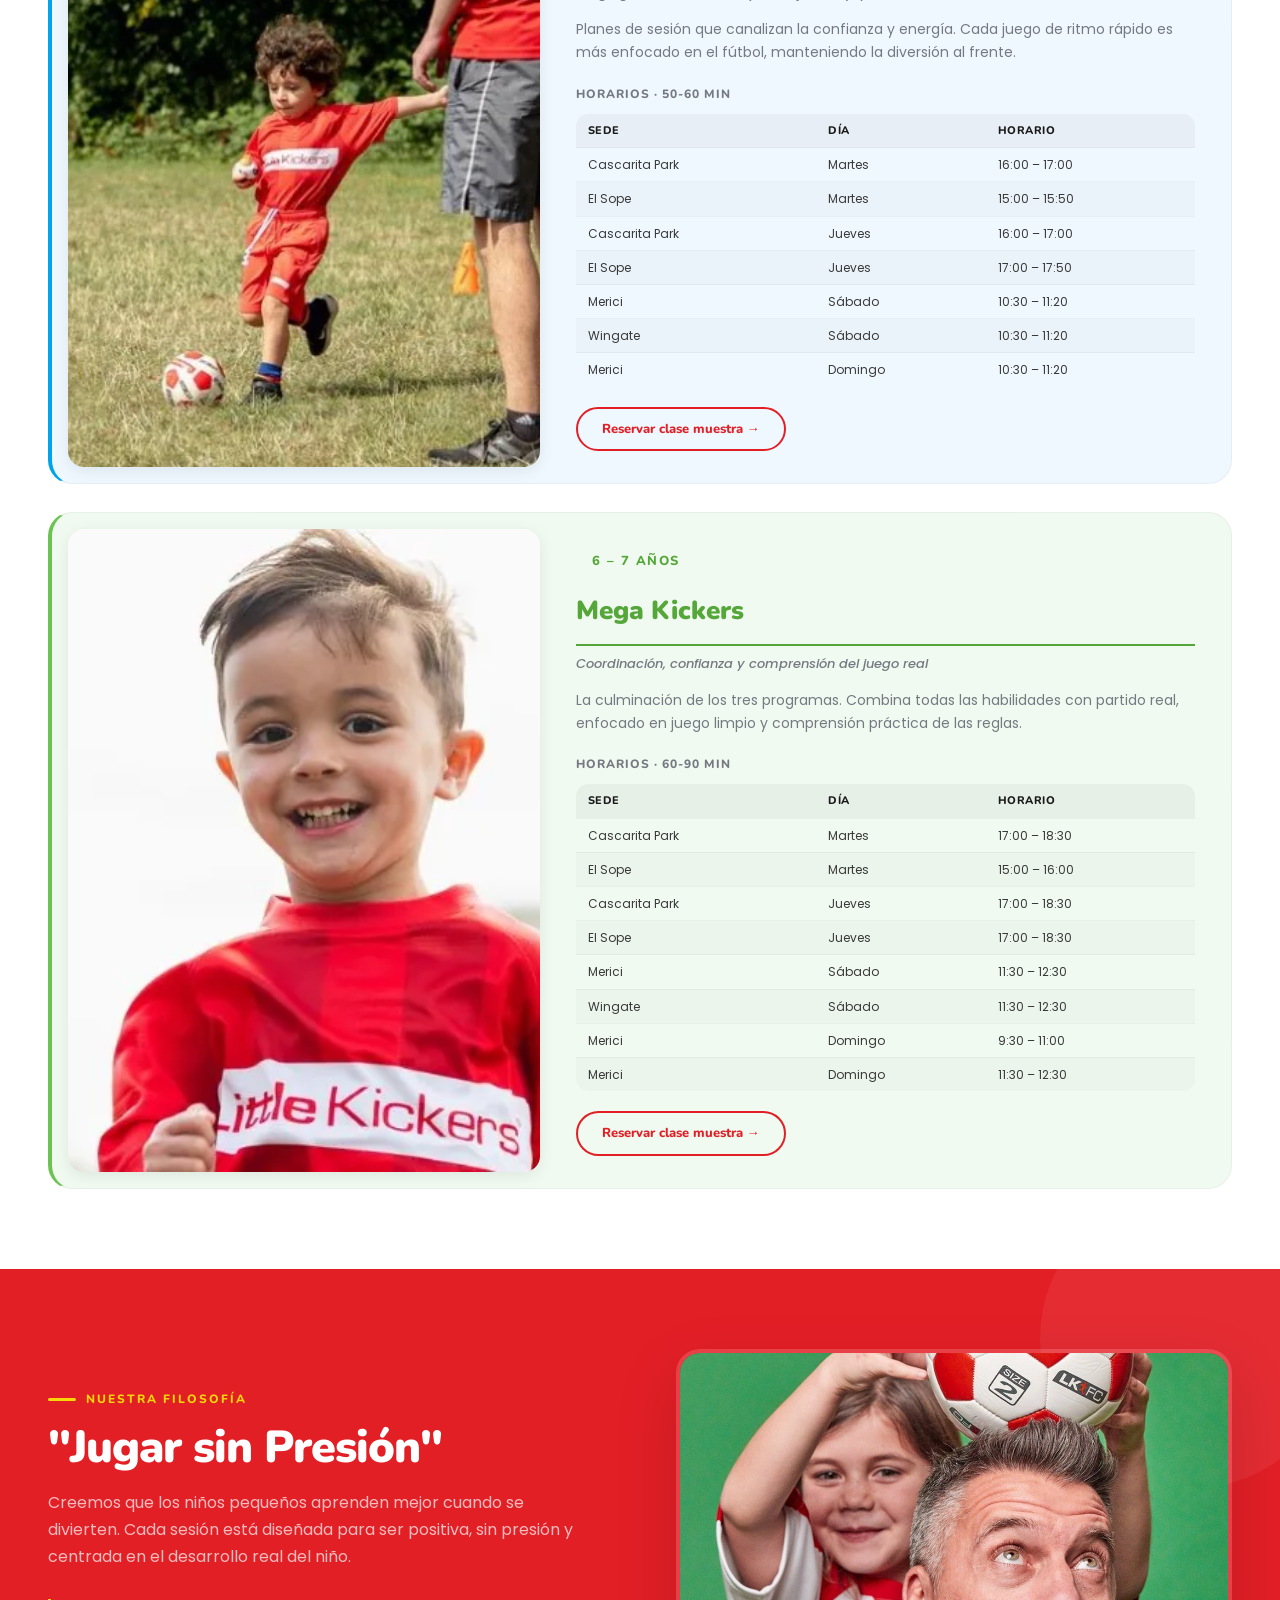
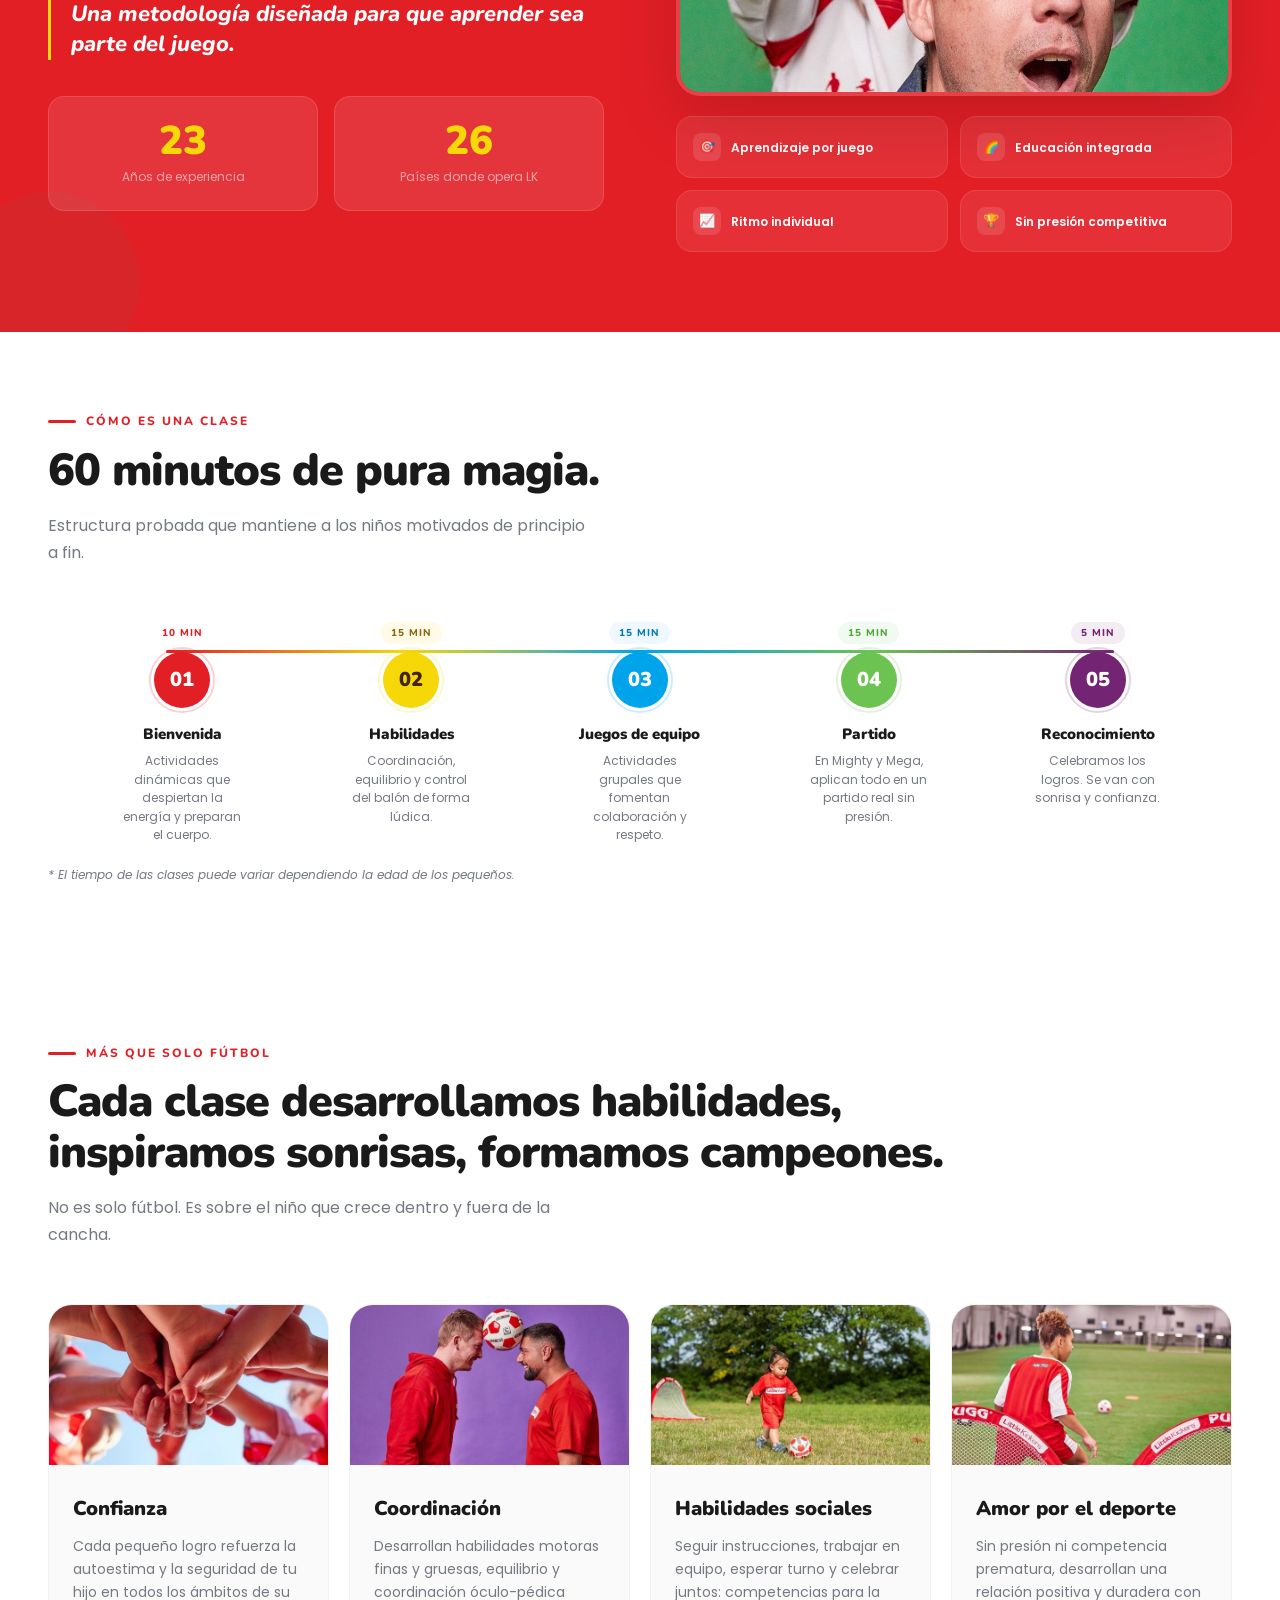
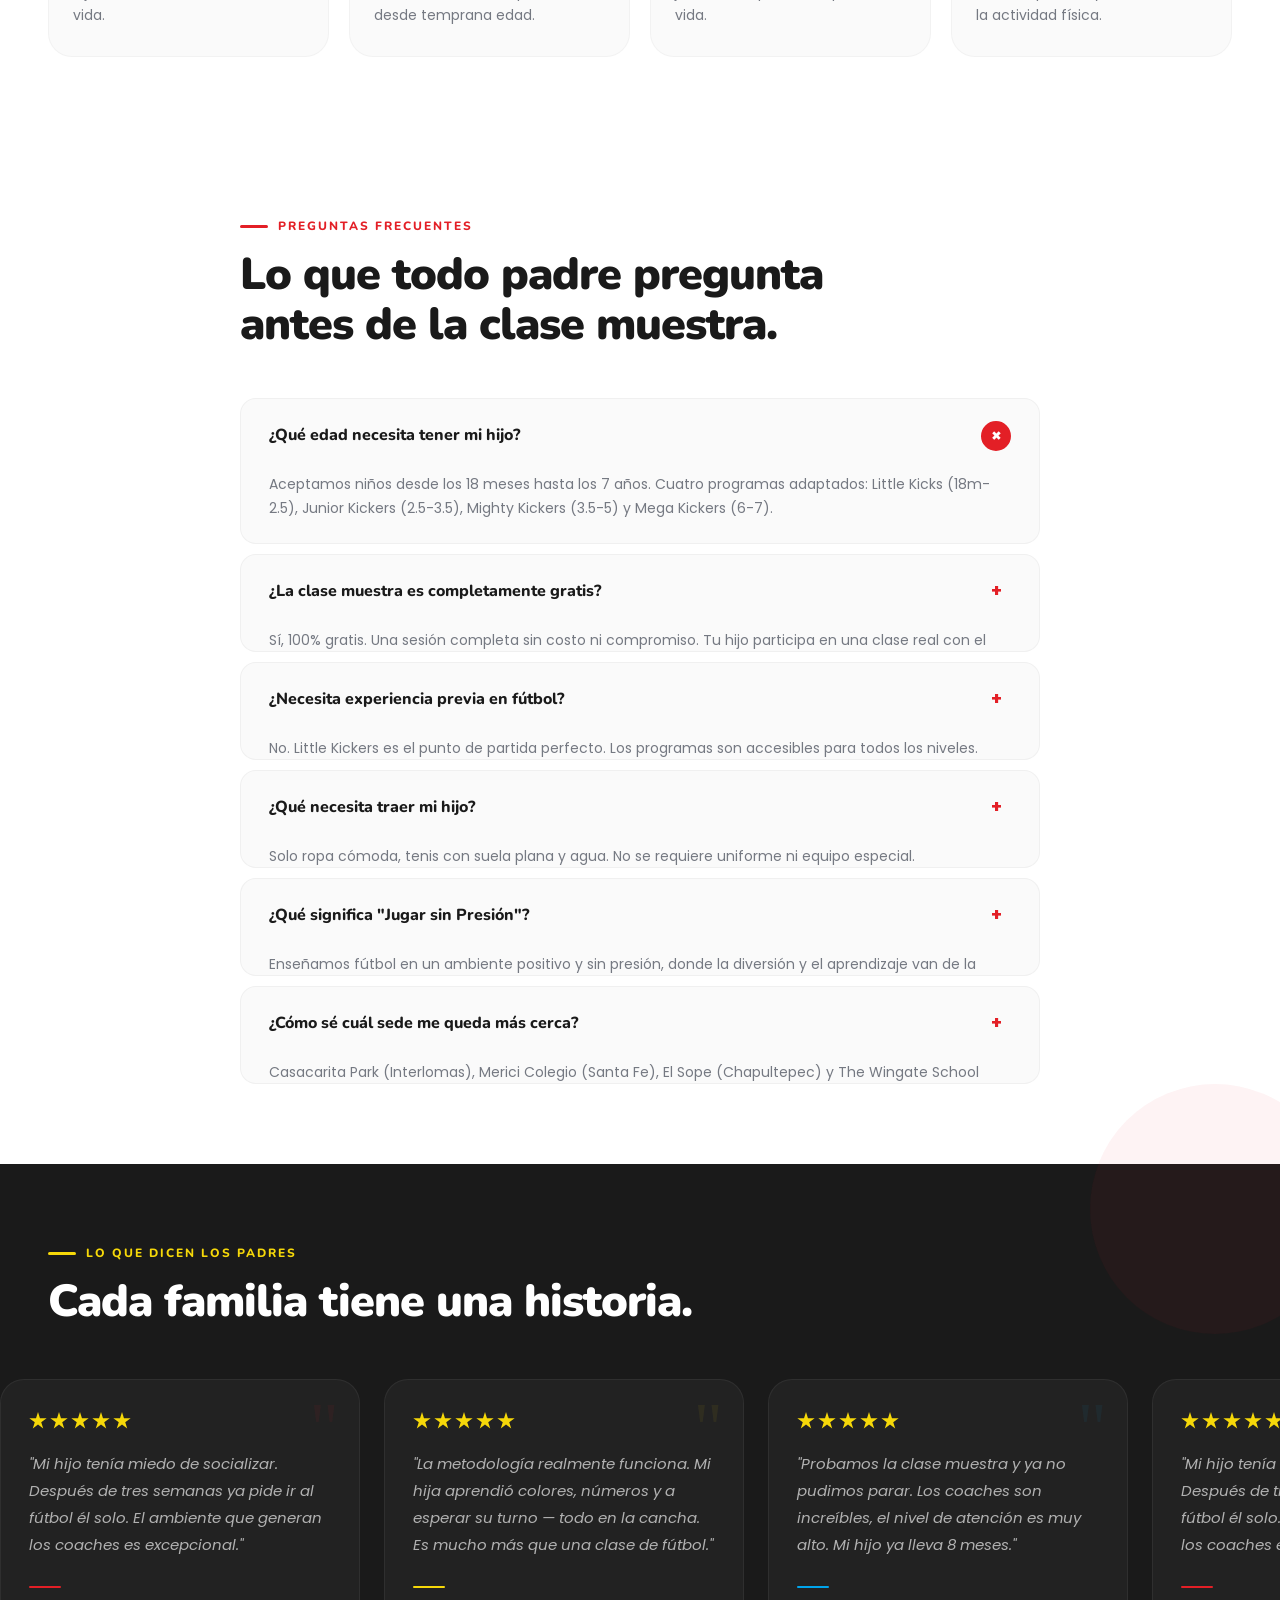
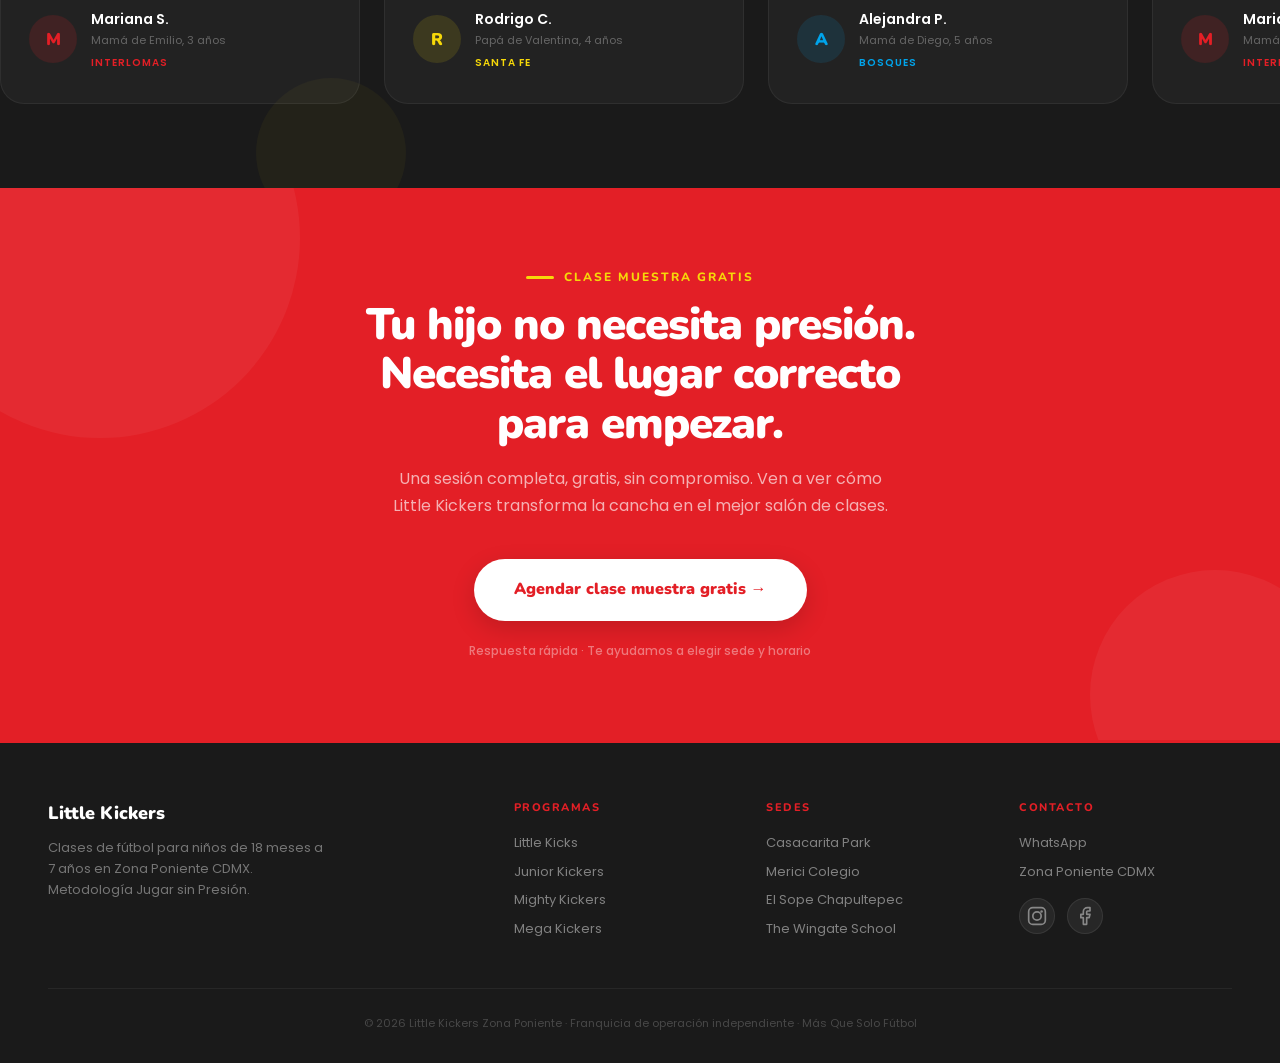
==== commit f95f9ac6: "Add floating WhatsApp button to home Same classic green pulse-animated button as on Curso de Verano " ====
--- a/index.html
+++ b/index.html
@@ -344,6 +344,39 @@
   <div class="ft-bot"><span class="ft-cp">© 2026 Little Kickers Zona Poniente · Franquicia de operación independiente · Más Que Solo Fútbol</span></div>
 </footer>
 
+<!-- WhatsApp floating button -->
+<a class="wa-float" href="https://wa.me/5215565245035?text=Hola%2C%20me%20interesa%20agendar%20una%20clase%20muestra%20gratis%20para%20mi%20hijo%20en%20Little%20Kickers%20Zona%20Poniente." target="_blank" rel="noopener" aria-label="Contáctanos por WhatsApp">
+  <svg viewBox="0 0 24 24" width="34" height="34" fill="#fff" xmlns="http://www.w3.org/2000/svg" aria-hidden="true">
+    <path d="M20.52 3.48A11.86 11.86 0 0 0 12.04 0C5.49 0 .16 5.33.16 11.89c0 2.1.55 4.14 1.6 5.95L0 24l6.31-1.65a11.88 11.88 0 0 0 5.72 1.46h.01c6.55 0 11.89-5.33 11.89-11.89 0-3.18-1.24-6.16-3.41-8.44zM12.04 21.79h-.01a9.9 9.9 0 0 1-5.04-1.38l-.36-.21-3.74.98 1-3.65-.24-.38a9.86 9.86 0 0 1-1.51-5.26c0-5.45 4.44-9.89 9.9-9.89 2.64 0 5.13 1.03 6.99 2.9a9.83 9.83 0 0 1 2.9 6.99c0 5.45-4.44 9.9-9.89 9.9zm5.43-7.41c-.3-.15-1.76-.87-2.03-.97-.27-.1-.47-.15-.67.15s-.77.97-.94 1.17c-.17.2-.35.22-.65.07-.3-.15-1.25-.46-2.39-1.47-.88-.79-1.48-1.76-1.65-2.06-.17-.3-.02-.46.13-.61.13-.13.3-.35.45-.52.15-.17.2-.3.3-.5.1-.2.05-.37-.02-.52-.07-.15-.67-1.61-.92-2.21-.24-.58-.49-.5-.67-.51l-.57-.01c-.2 0-.52.07-.79.37-.27.3-1.04 1.01-1.04 2.47s1.06 2.87 1.21 3.07c.15.2 2.09 3.2 5.07 4.49.71.31 1.26.49 1.69.63.71.22 1.36.19 1.87.12.57-.08 1.76-.72 2.01-1.41.25-.69.25-1.28.17-1.41-.07-.12-.27-.2-.57-.35z"/>
+  </svg>
+</a>
+<style>
+.wa-float{
+  position:fixed;
+  bottom:24px;
+  right:24px;
+  width:64px;height:64px;
+  background:#25D366;
+  border-radius:50%;
+  display:flex;align-items:center;justify-content:center;
+  box-shadow:0 8px 24px rgba(37,211,102,.45),0 4px 12px rgba(0,0,0,.18);
+  z-index:999;
+  text-decoration:none;
+  transition:transform .25s ease,box-shadow .25s ease;
+  animation:wa-pulse 2.4s ease-in-out infinite;
+}
+.wa-float:hover{transform:scale(1.08);box-shadow:0 12px 32px rgba(37,211,102,.55),0 6px 16px rgba(0,0,0,.22)}
+.wa-float:active{transform:scale(.96)}
+@keyframes wa-pulse{
+  0%,100%{box-shadow:0 8px 24px rgba(37,211,102,.45),0 4px 12px rgba(0,0,0,.18),0 0 0 0 rgba(37,211,102,.55)}
+  50%{box-shadow:0 8px 24px rgba(37,211,102,.45),0 4px 12px rgba(0,0,0,.18),0 0 0 14px rgba(37,211,102,0)}
+}
+@media (max-width:768px){
+  .wa-float{bottom:96px;right:18px;width:58px;height:58px}
+  .wa-float svg{width:30px;height:30px}
+}
+</style>
+
 <div class="sticky"><a href="https://wa.me/5215565245035?text=Hola%2C%20me%20interesa%20agendar%20una%20clase%20muestra%20gratis." class="btn-r" target="_blank" rel="noopener">Agendar clase muestra gratis →</a></div>
 
 <script src="main.js" defer></script>
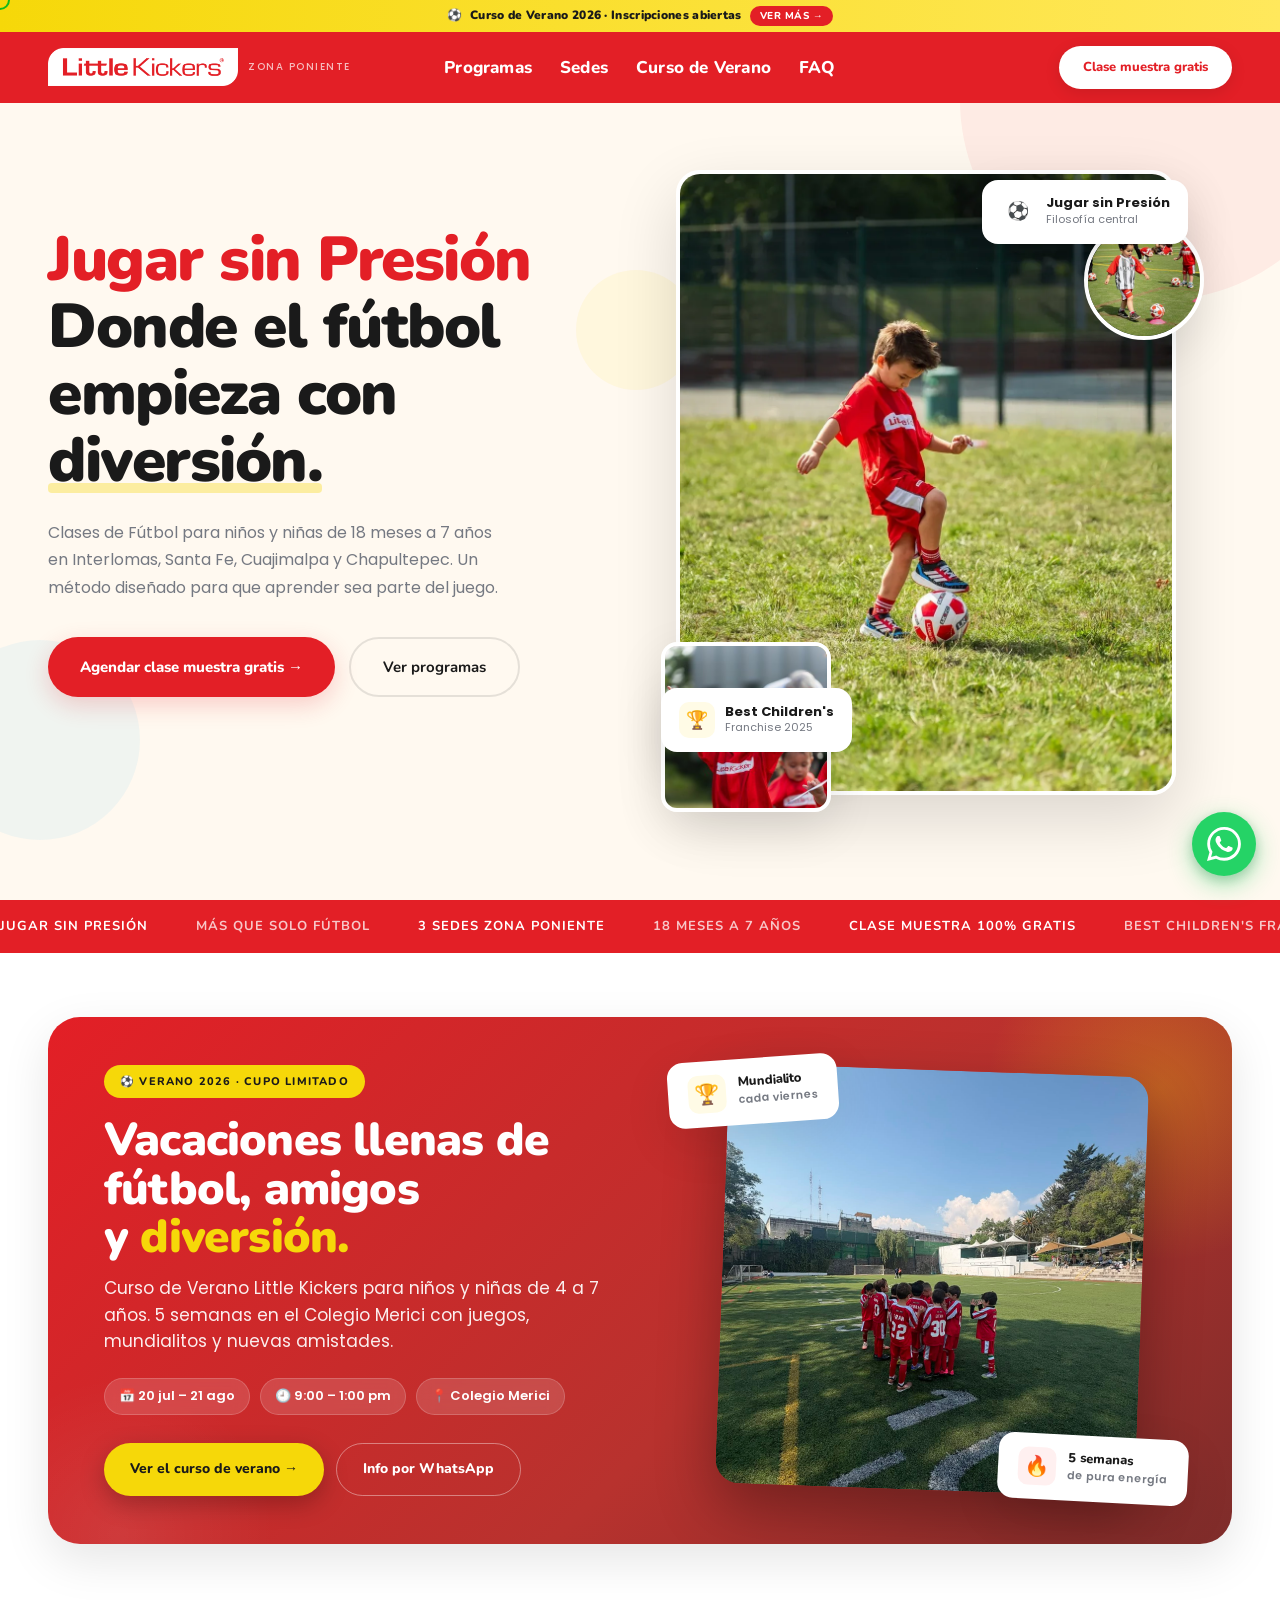
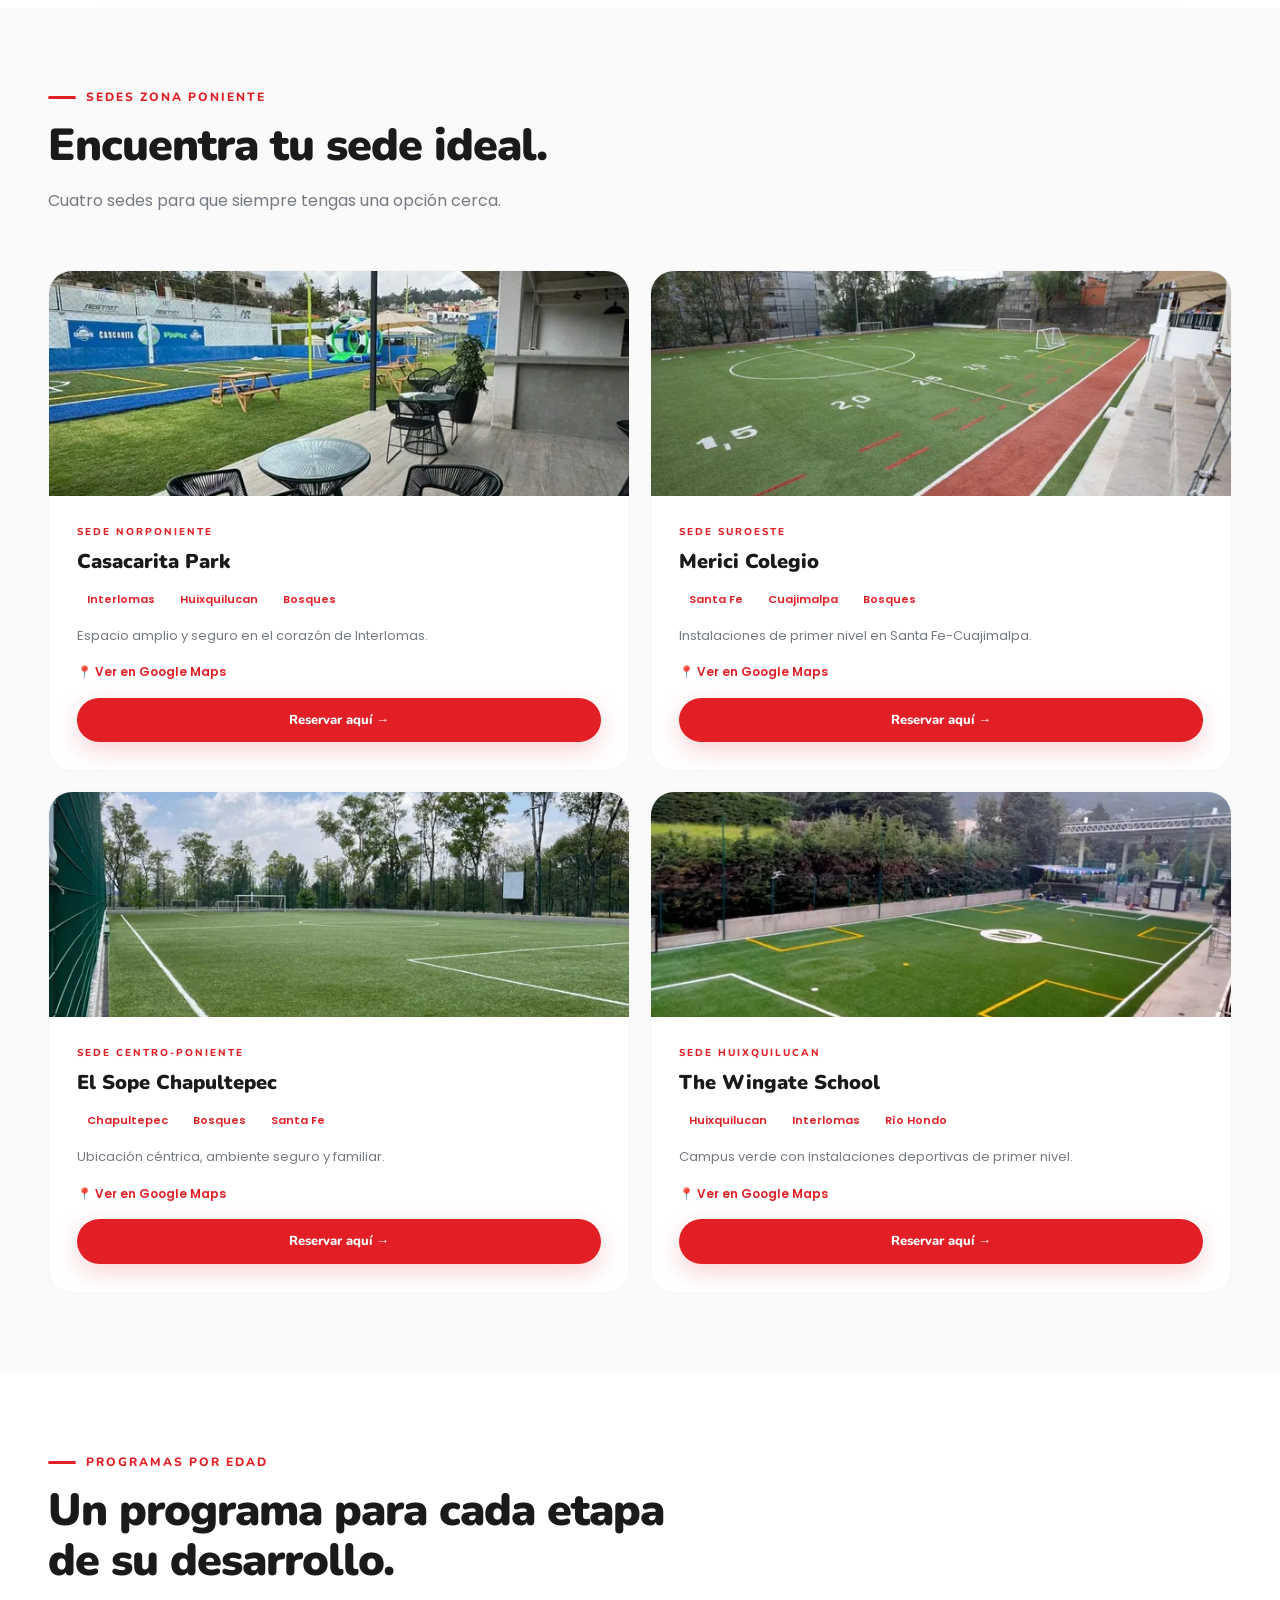
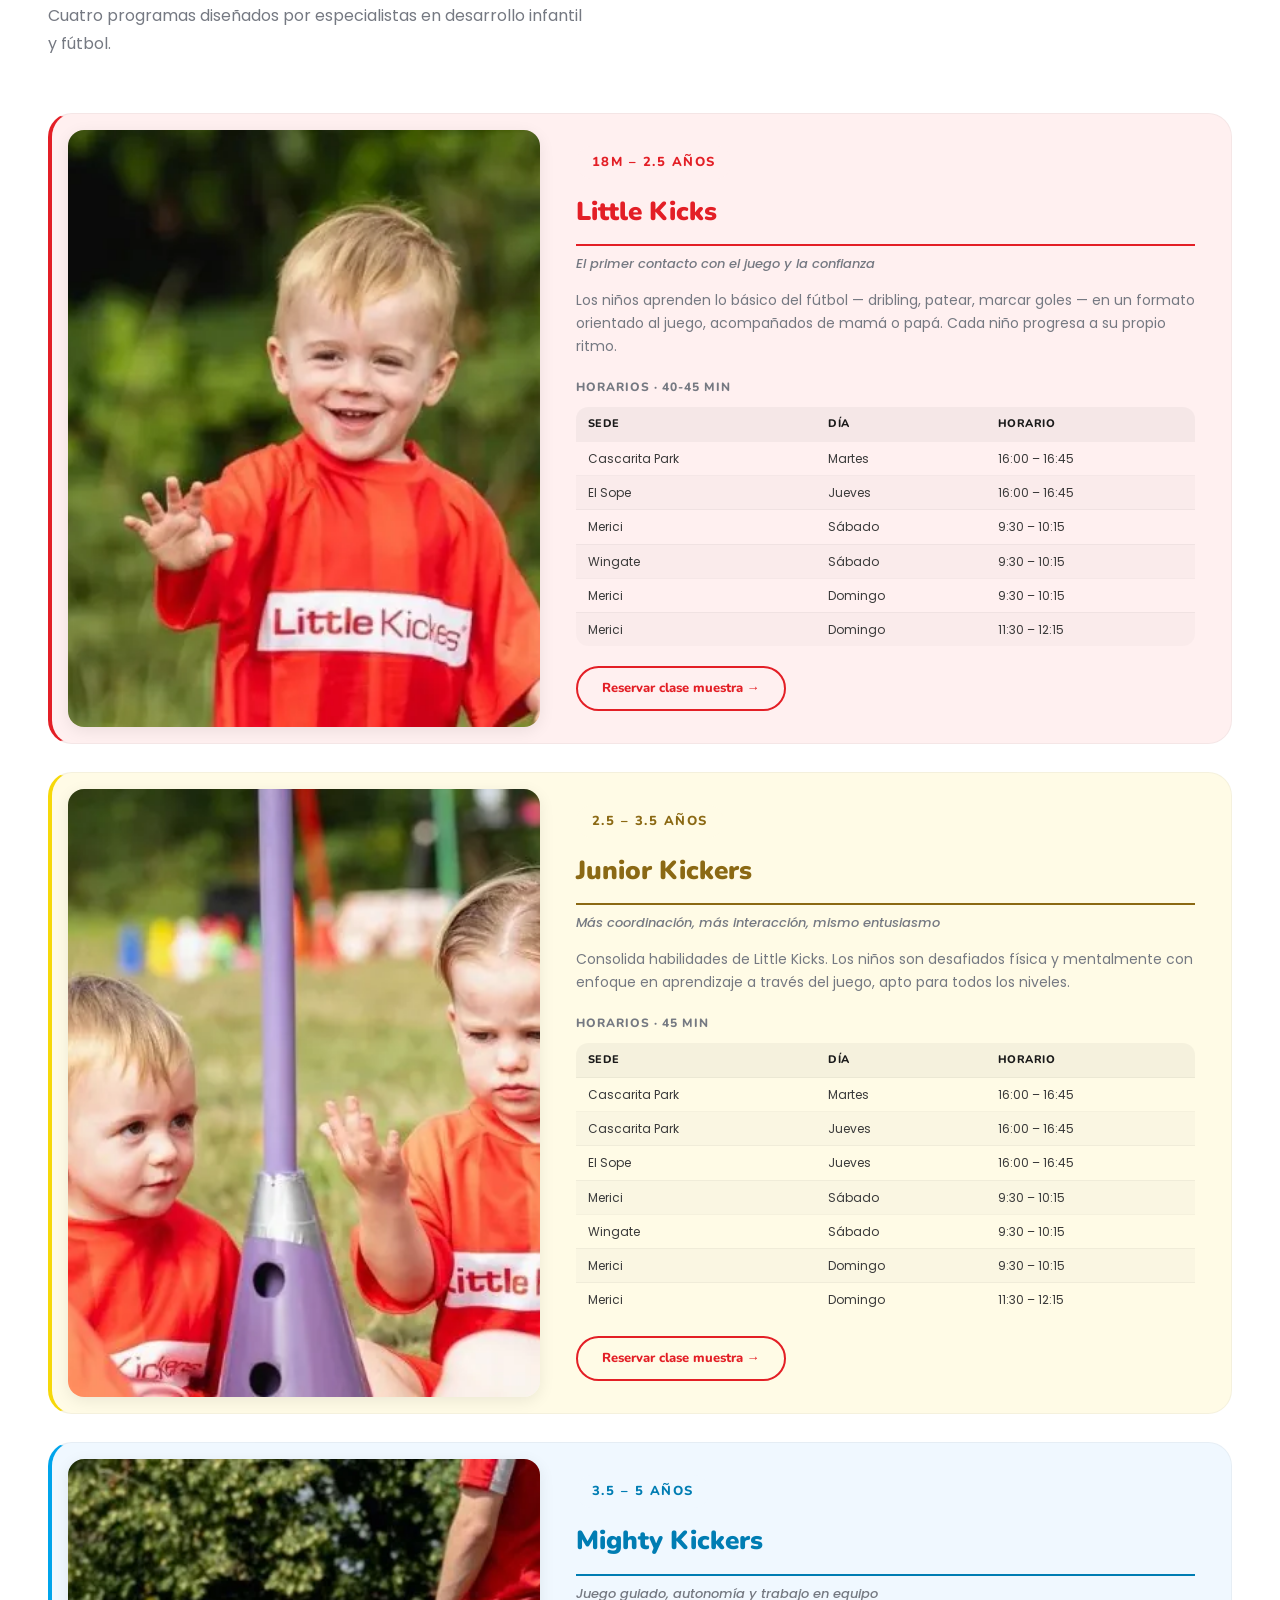
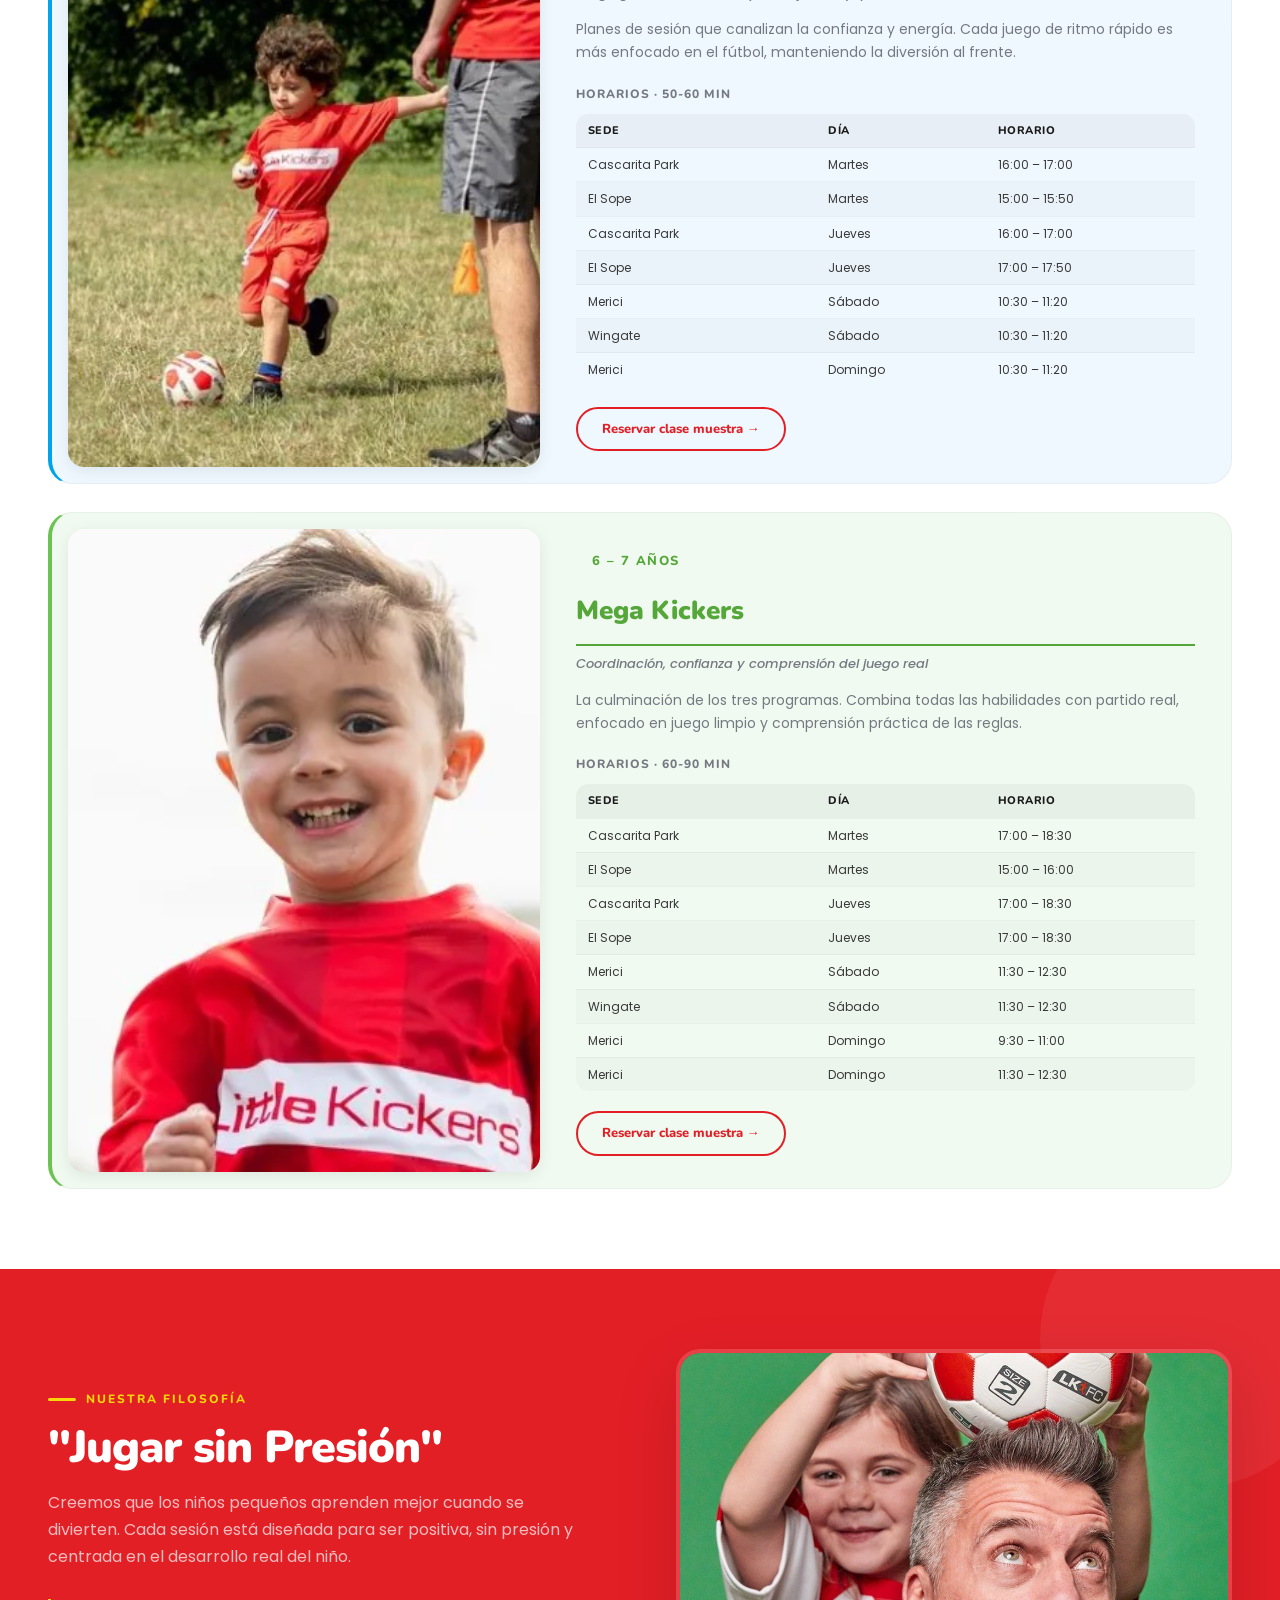
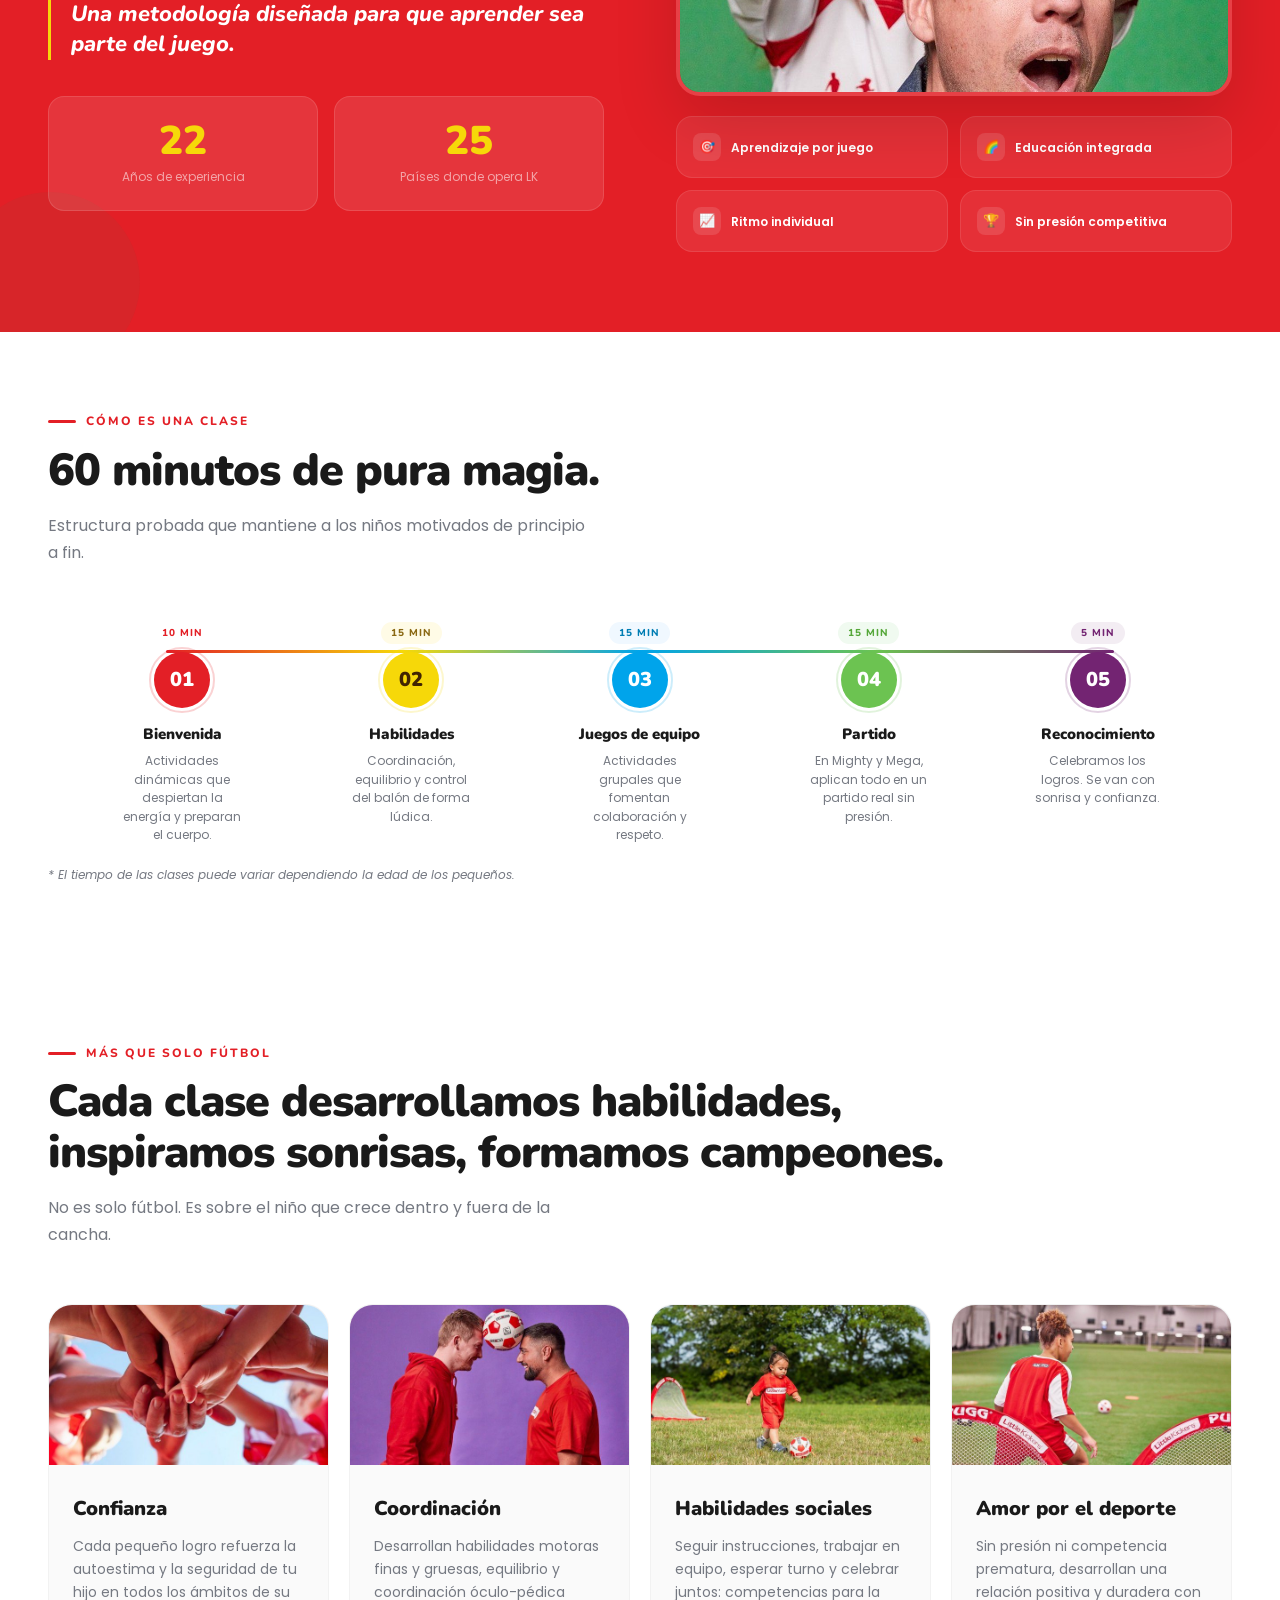
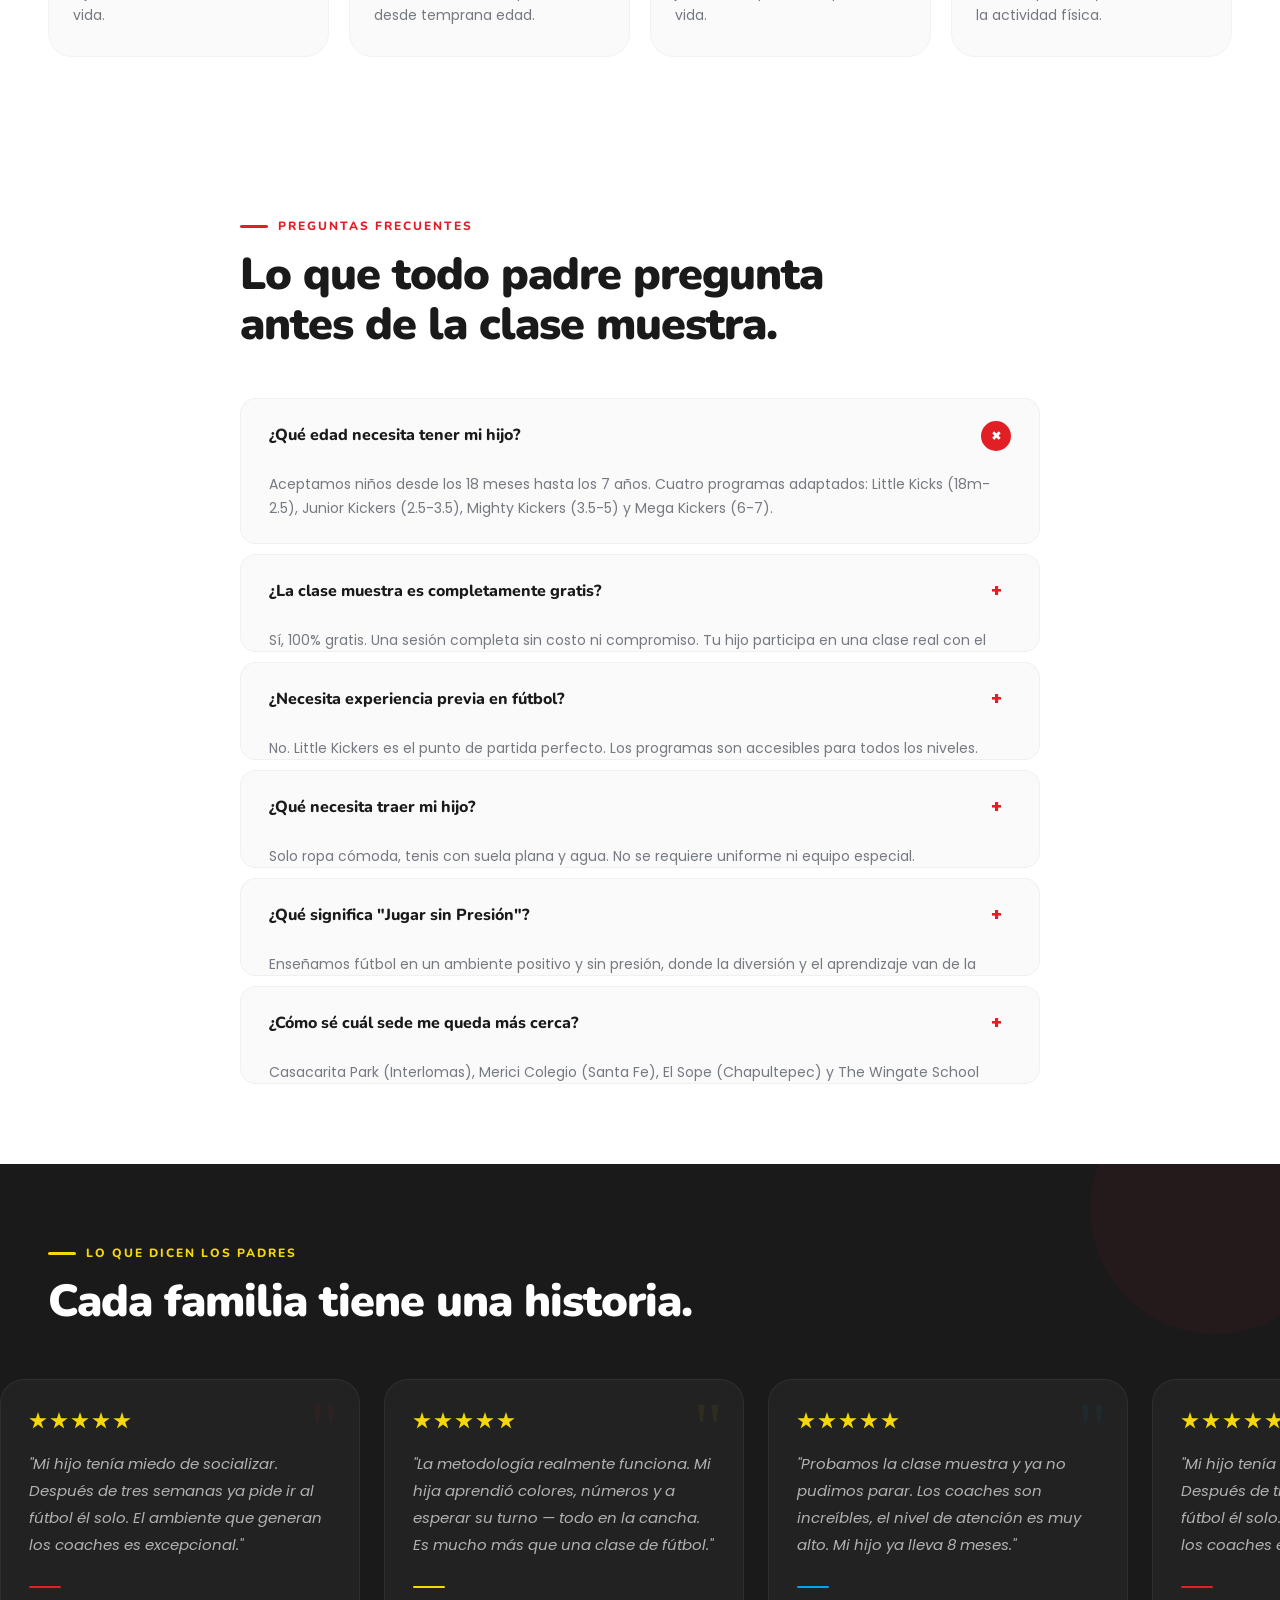
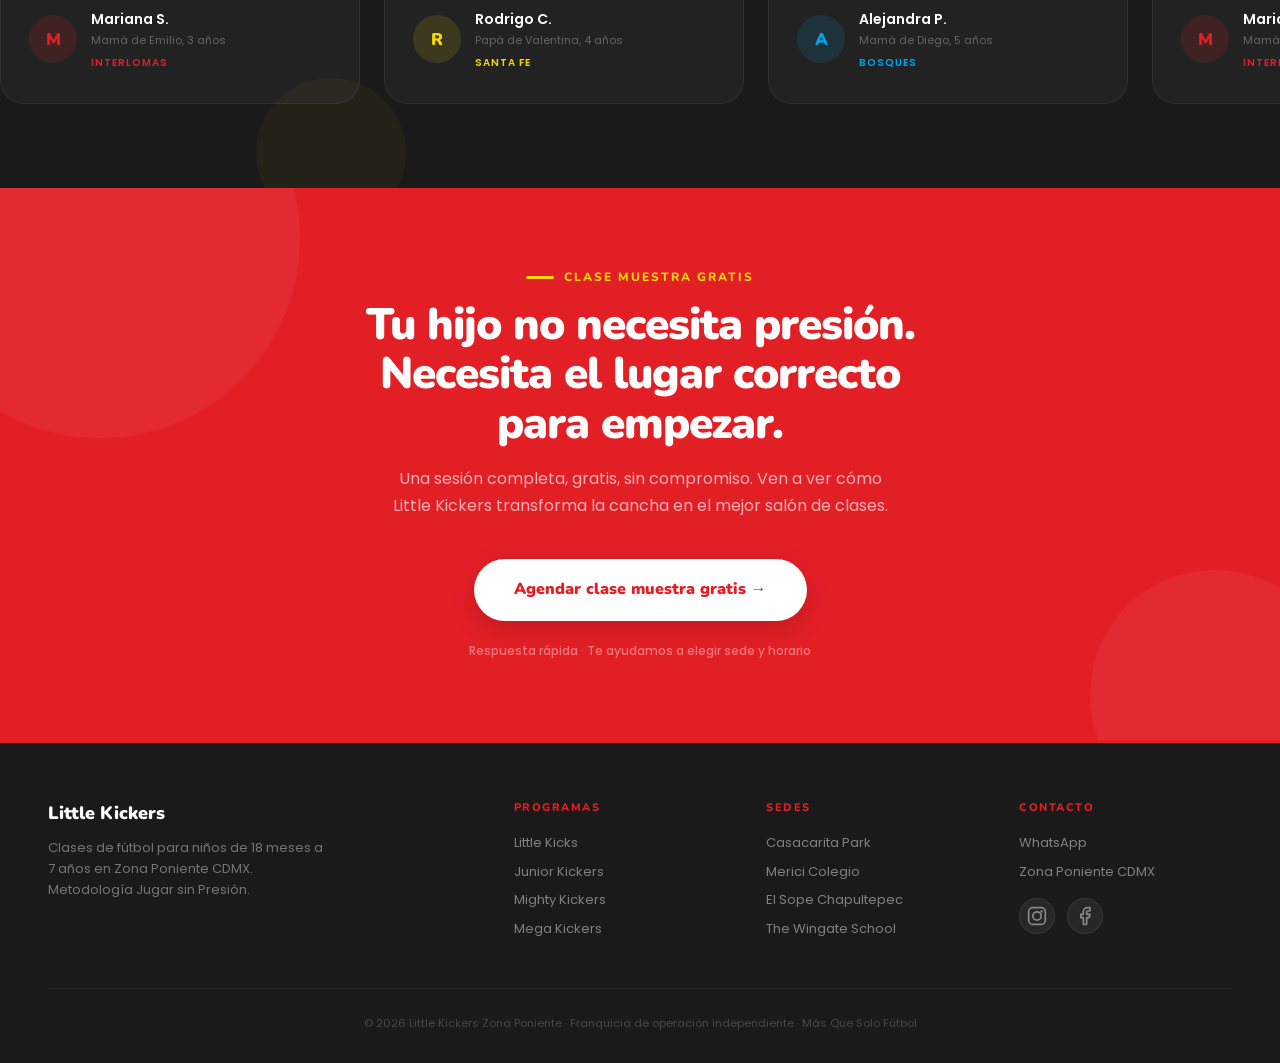
==== commit 749af7e8: "Fix promo top bar wrapping on mobile The home promo bar text was 12px with inline styles (so the mob" ====
--- a/index.html
+++ b/index.html
@@ -16,6 +16,7 @@
 <meta name="author" content="Little Kickers Zona Poniente">
 <meta name="robots" content="index, follow">
 <meta name="theme-color" content="#E31F26">
+<meta name="facebook-domain-verification" content="uzakiggoo7h5gejh57r1gbofa76t1o" />
 <link rel="icon" href="data:image/svg+xml,<svg xmlns='http://www.w3.org/2000/svg' viewBox='0 0 32 32'><rect width='32' height='32' rx='8' fill='%23E31F26'/><text x='50%25' y='55%25' dominant-baseline='central' text-anchor='middle' fill='white' font-family='sans-serif' font-weight='900' font-size='16'>LK</text></svg>">
 <meta property="og:type" content="website">
 <meta property="og:url" content="https://littlekickers-zonaponiente.vercel.app/">
@@ -45,10 +46,11 @@
 
 <!-- TOP BAR · Promo Curso de Verano -->
 <a class="top-bar tb-promo" id="topbar" href="curso-verano.html" style="cursor:pointer;text-decoration:none;background:linear-gradient(90deg,#F6D809 0%,#FFE85C 50%,#F6D809 100%);background-size:200% 100%;animation:tb-shine 6s linear infinite;display:flex;align-items:center;justify-content:center;gap:10px;padding:0 16px">
-  <span style="font-family:'Nunito',sans-serif;font-weight:900;font-size:12px;color:var(--dark);letter-spacing:.3px;display:inline-flex;align-items:center;gap:8px">
+  <span class="tb-promo-in" style="font-family:'Nunito',sans-serif;font-weight:900;font-size:12px;color:var(--dark);letter-spacing:.3px;display:inline-flex;align-items:center;gap:8px;white-space:nowrap">
     <span aria-hidden="true">⚽</span>
-    <span>Curso de Verano 2026 · Inscripciones abiertas</span>
-    <span style="display:inline-flex;align-items:center;gap:4px;padding:2px 10px;background:var(--lk-red);color:#fff;border-radius:100px;font-size:10px;font-weight:800;letter-spacing:.5px">VER MÁS →</span>
+    <span class="tb-full">Curso de Verano 2026 · Inscripciones abiertas</span>
+    <span class="tb-short">Curso de Verano 2026</span>
+    <span class="tb-promo-badge" style="display:inline-flex;align-items:center;gap:4px;padding:2px 10px;background:var(--lk-red);color:#fff;border-radius:100px;font-size:10px;font-weight:800;letter-spacing:.5px;white-space:nowrap">VER MÁS →</span>
   </span>
 </a>
 <style>@keyframes tb-shine{0%{background-position:200% 0}100%{background-position:-200% 0}}</style>
--- a/styles.css
+++ b/styles.css
@@ -72,6 +72,7 @@
 .top-bar{position:fixed;top:0;left:0;right:0;z-index:1001;background:var(--lk-yellow);display:flex;align-items:center;justify-content:center;height:32px;gap:8px}
 .top-bar-text{font-family:'Nunito',sans-serif;font-weight:800;font-size:12px;color:var(--dark);letter-spacing:.3px}
 .top-bar-sep{color:rgba(0,0,0,.2);font-size:10px}
+.tb-short{display:none}
 
 /* ═══ NAV ═══ */
 nav{position:fixed;top:32px;left:0;right:0;z-index:1000;display:grid;grid-template-columns:1fr auto 1fr;align-items:center;padding:14px 48px;background:var(--lk-red);backdrop-filter:blur(20px);-webkit-backdrop-filter:blur(20px);border-bottom:none;transition:all .35s}
@@ -81,8 +82,8 @@
 nav.scrolled{padding:10px 48px;box-shadow:0 4px 20px rgba(0,0,0,.15);top:0}
 .top-bar.hidden{transform:translateY(-100%)}
 .n-logo{display:flex;align-items:center;gap:10px;text-decoration:none}
-.n-logo-icon{height:38px;display:flex;align-items:center}
-.n-logo-icon img{height:38px;width:auto}
+.n-logo-icon{height:38px;display:flex;align-items:center;flex-shrink:0}
+.n-logo-icon img{height:38px;width:auto;flex-shrink:0;object-fit:contain;display:block}
 .n-logo-txt{display:flex;flex-direction:column}
 .n-logo-name{font-family:'Nunito',sans-serif;font-weight:900;font-size:16px;color:#fff;letter-spacing:-.3px;line-height:1.1}
 .n-logo-sub{font-size:10px;color:rgba(255,255,255,.7);letter-spacing:1.5px;text-transform:uppercase;font-weight:500}
@@ -274,7 +275,7 @@
 .sed-cta:hover{background:var(--lk-red-dark);transform:translateY(-2px)}
 
 /* ═══ TESTIMONIALS MARQUEE ═══ */
-.test{background:var(--dark);position:relative;padding:80px 0}
+.test{background:var(--dark);position:relative;padding:80px 0;overflow:hidden}
 .test-overflow{overflow:hidden;width:100%;position:relative}
 .test-d{position:absolute;border-radius:50%;pointer-events:none}
 .test-d1{width:250px;height:250px;background:var(--lk-red);opacity:.05;top:-80px;right:-60px}
@@ -367,7 +368,7 @@
 /* ═══ RESPONSIVE ═══ */
 @media(max-width:1366px){.hero-sm.p1{left:-15px}.hero-sm.p2{width:120px;height:120px}.hero-fl.f2{left:-15px}}
 @media(max-width:1024px){.hero-inner{grid-template-columns:1fr;gap:48px}.hero-vis{max-width:440px;margin:0 auto}.ben-g{grid-template-columns:repeat(2,1fr)}.phi-grid{grid-template-columns:1fr}.prg-c{flex-direction:column;min-height:auto}.prg-img{width:100%;min-height:180px;height:180px;margin:0;border-radius:0}.prg-body{width:100%;padding:24px 20px}.sed-g{grid-template-columns:1fr}.ft-g{grid-template-columns:repeat(2,1fr)}.phi-img{max-height:350px}}
-@media(max-width:768px){.prog{background:var(--lk-red);height:4px}.ticker-track{animation-duration:12s}.top-bar{height:28px}.top-bar-text{font-size:10px}nav{padding:10px 16px;top:28px}.n-links{display:none}.n-cta{display:none}.ham{display:flex}
+@media(max-width:768px){.prog{background:var(--lk-red);height:4px}.ticker-track{animation-duration:12s}.top-bar{height:28px}.top-bar-text{font-size:10px}.tb-promo-in{font-size:11px!important}.tb-full{display:none}.tb-short{display:inline}nav{padding:10px 16px;top:28px;display:flex;justify-content:space-between}.n-links{display:none}.n-cta{display:none}.ham{display:flex}
 /* Mobile animation overrides */
 .rv{transform:translateY(20px);transition-duration:.5s}
 .d1,.d2,.d3,.d4,.d5{transition-delay:0s}
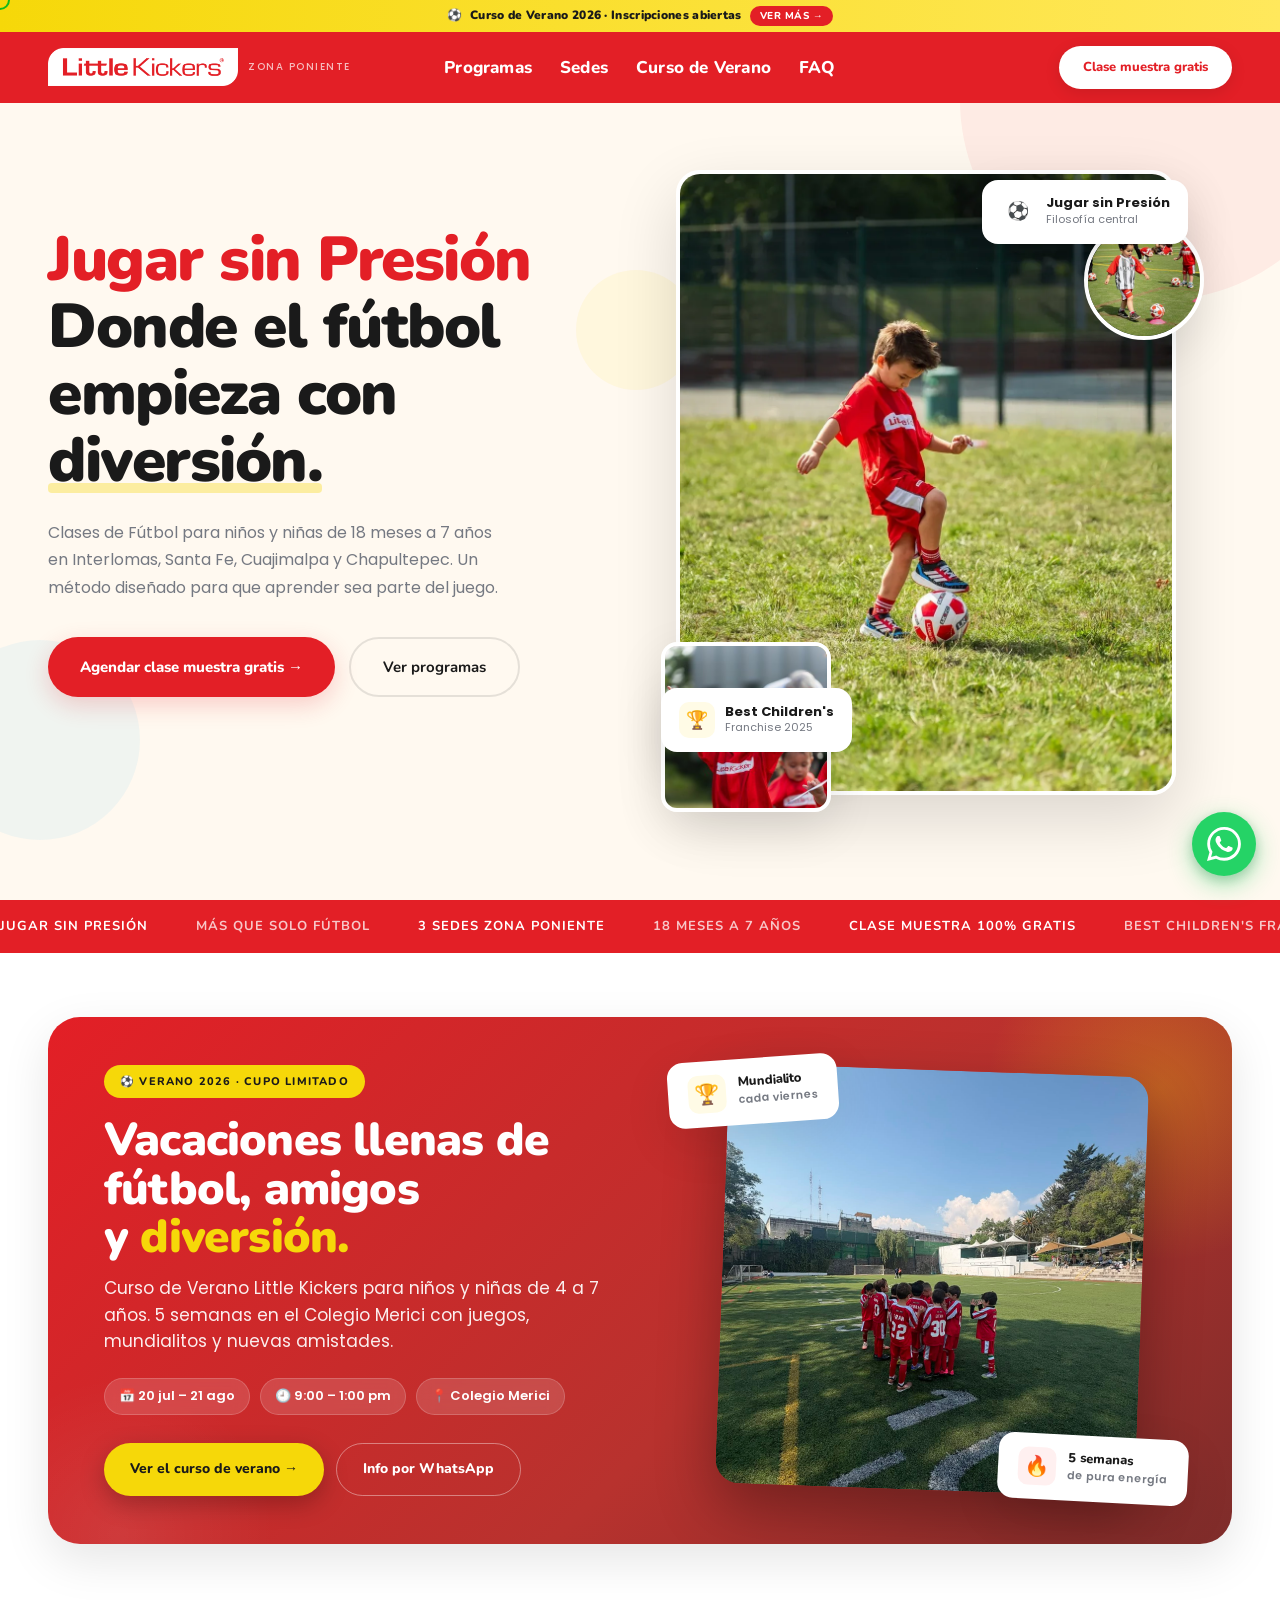
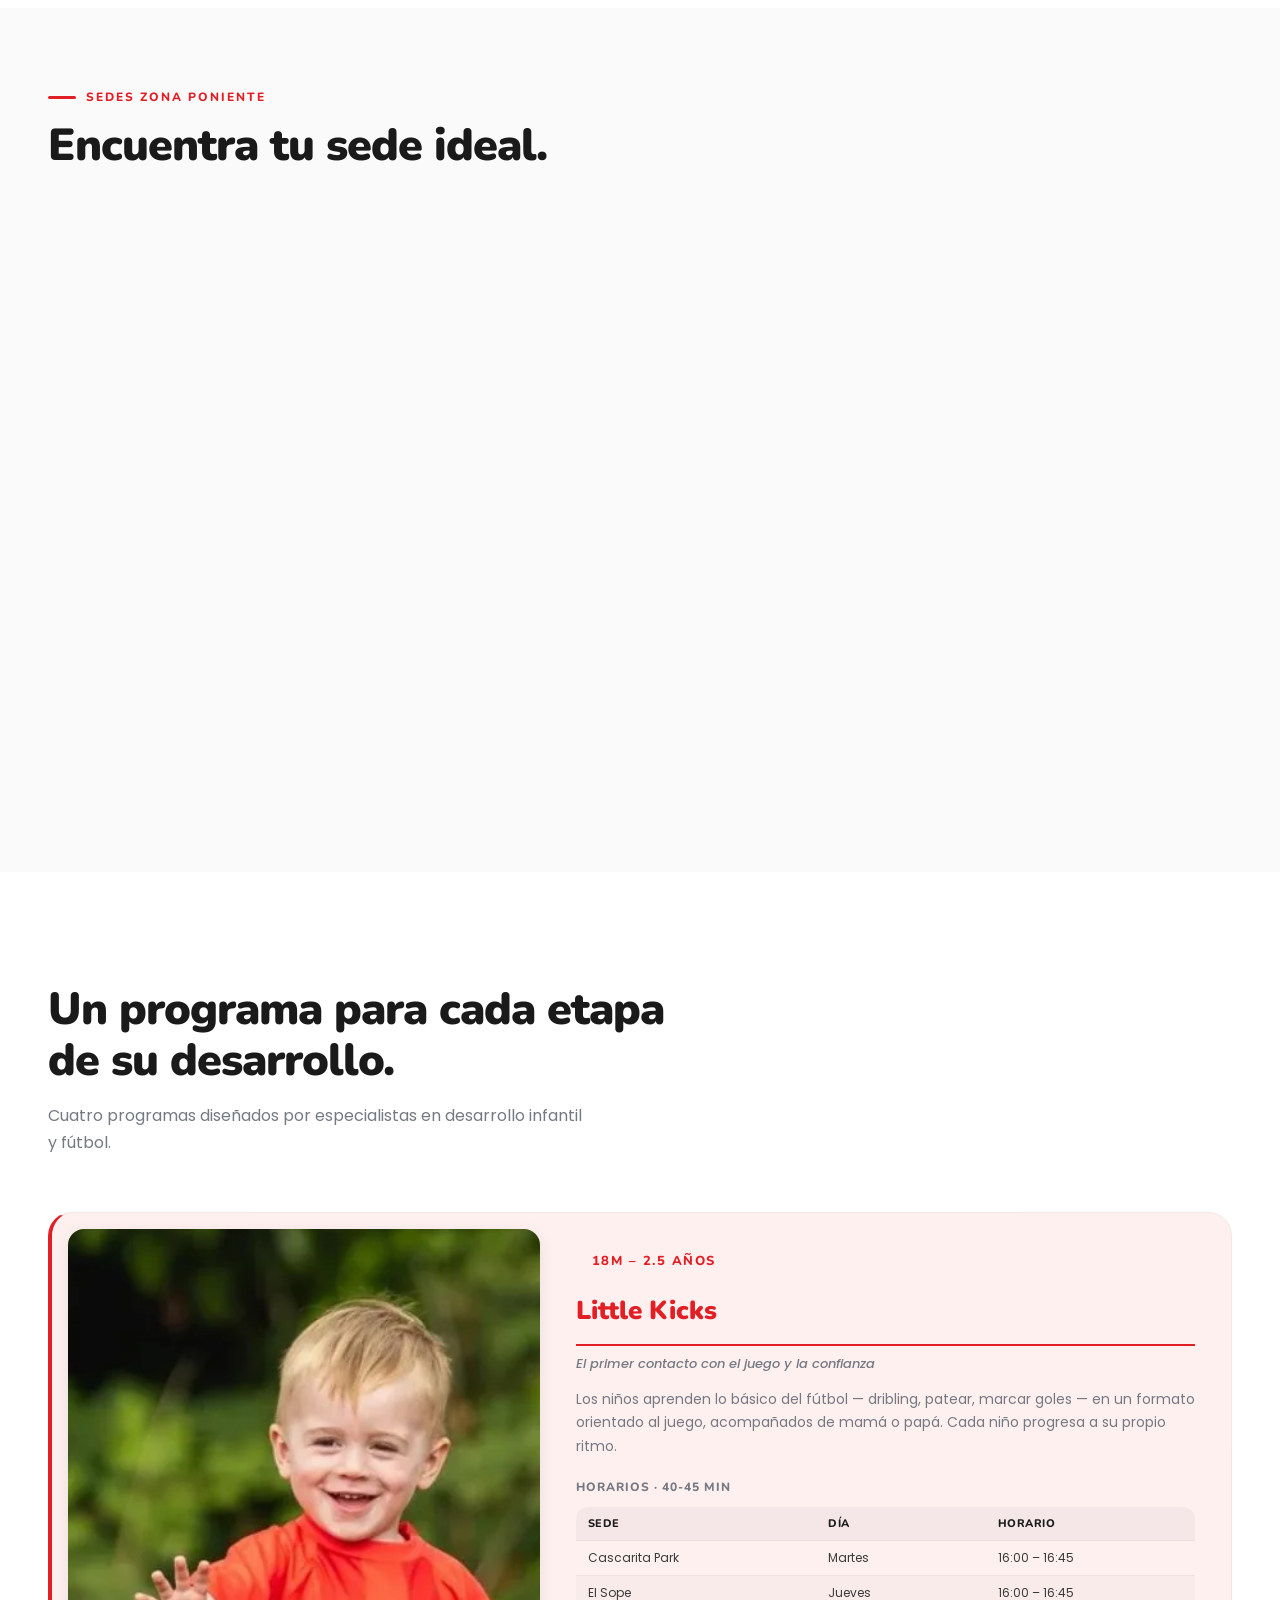
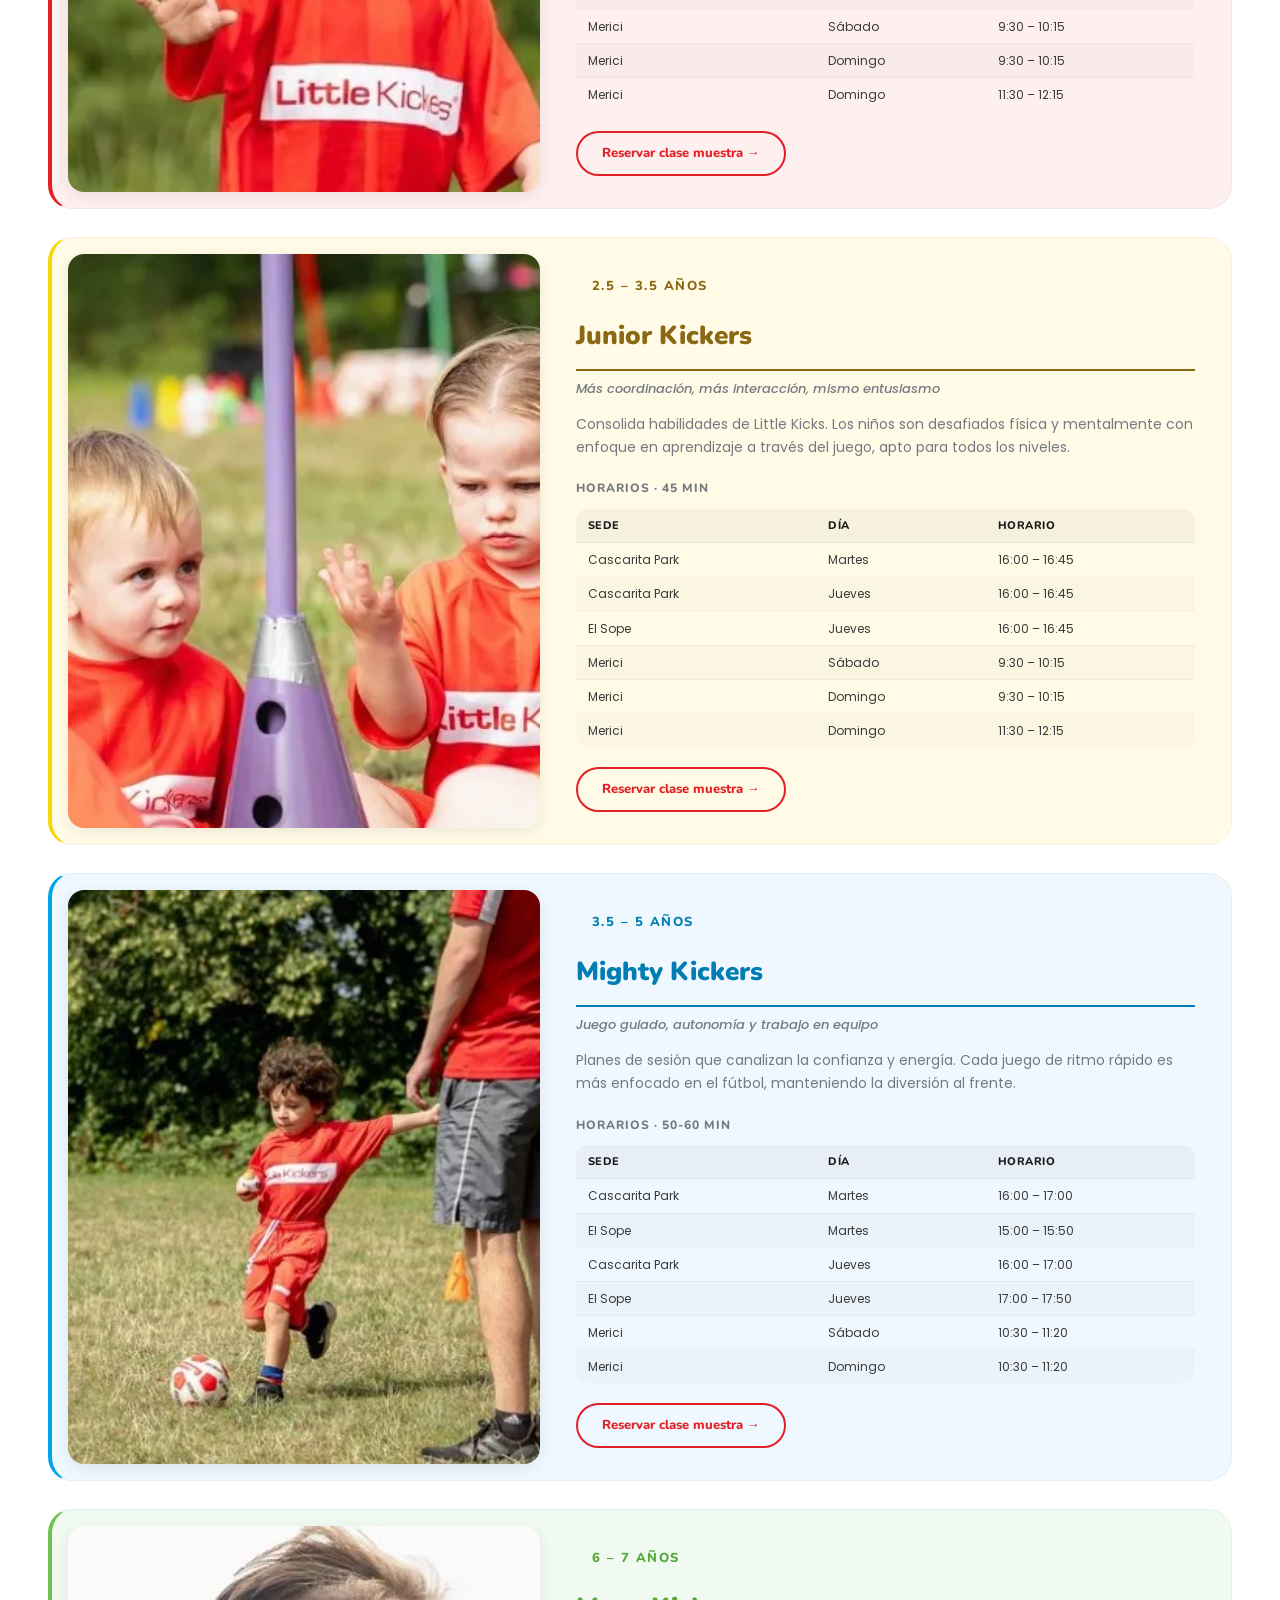
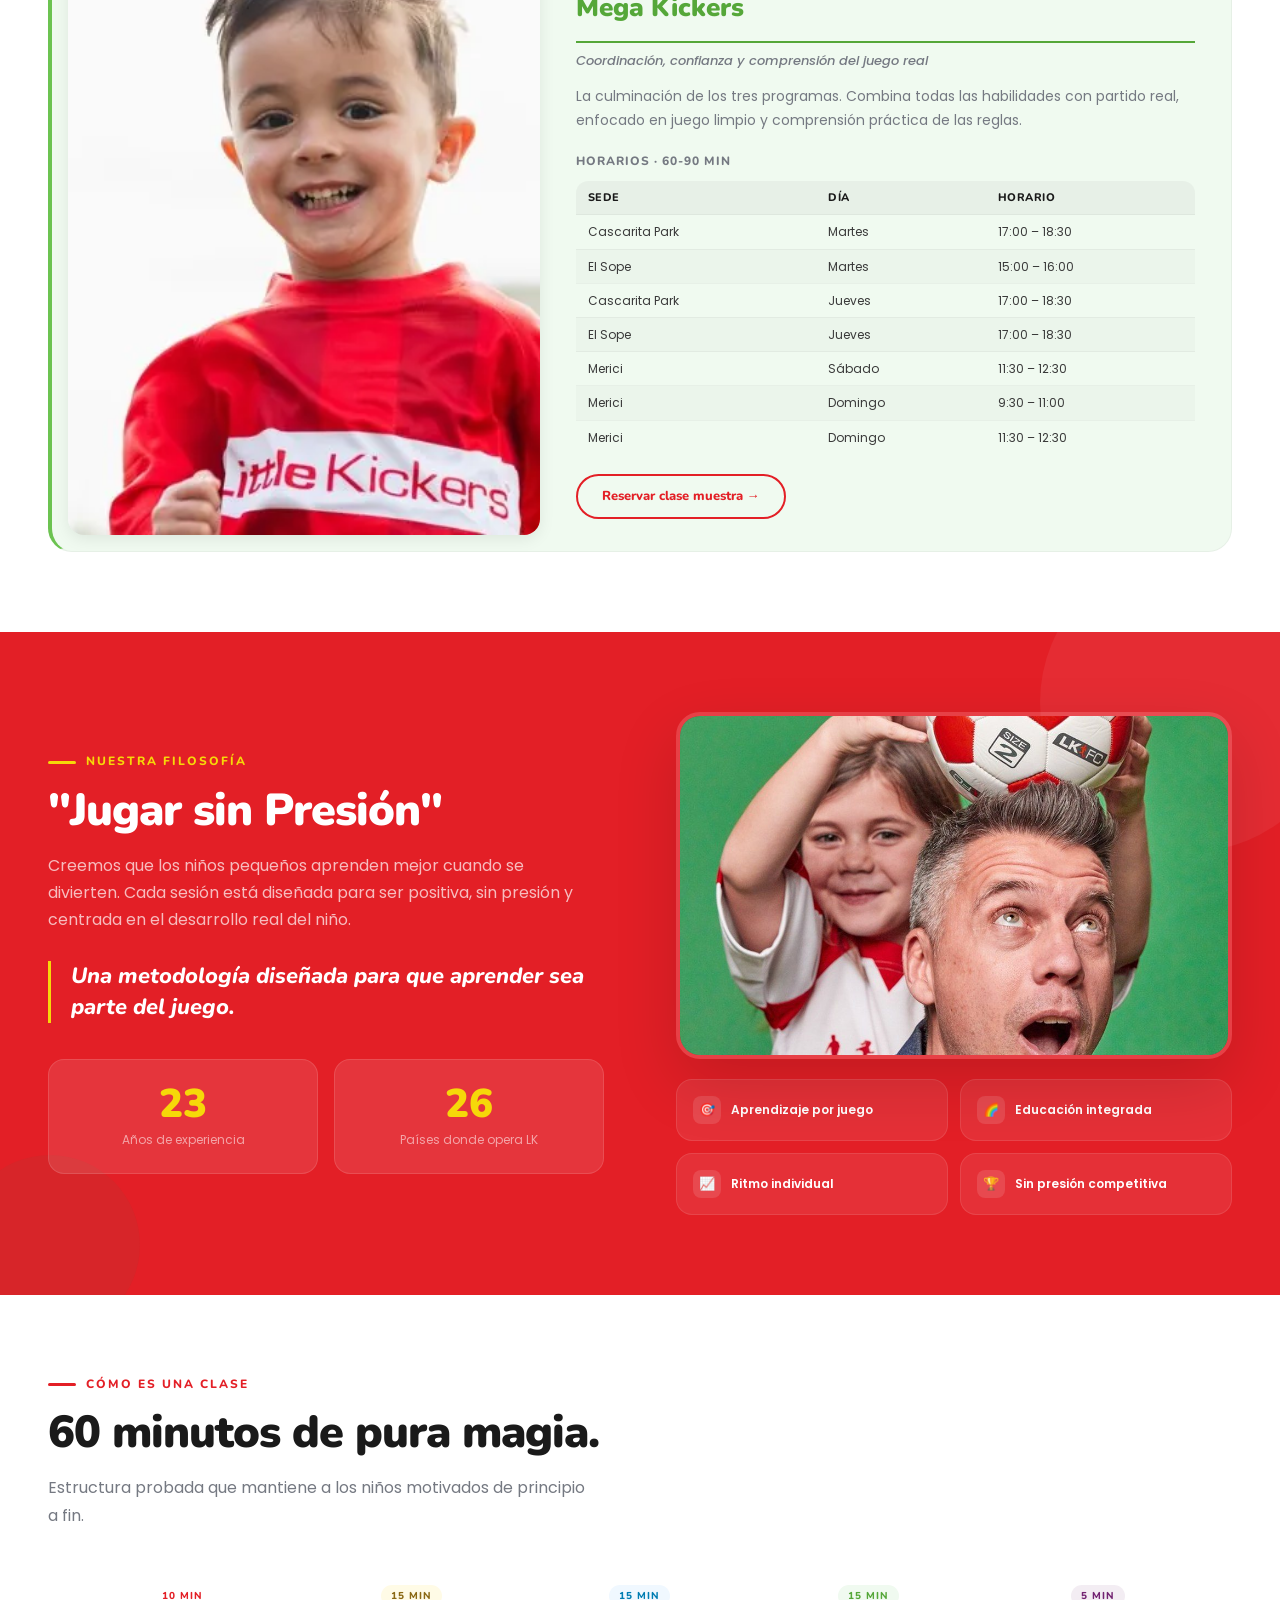
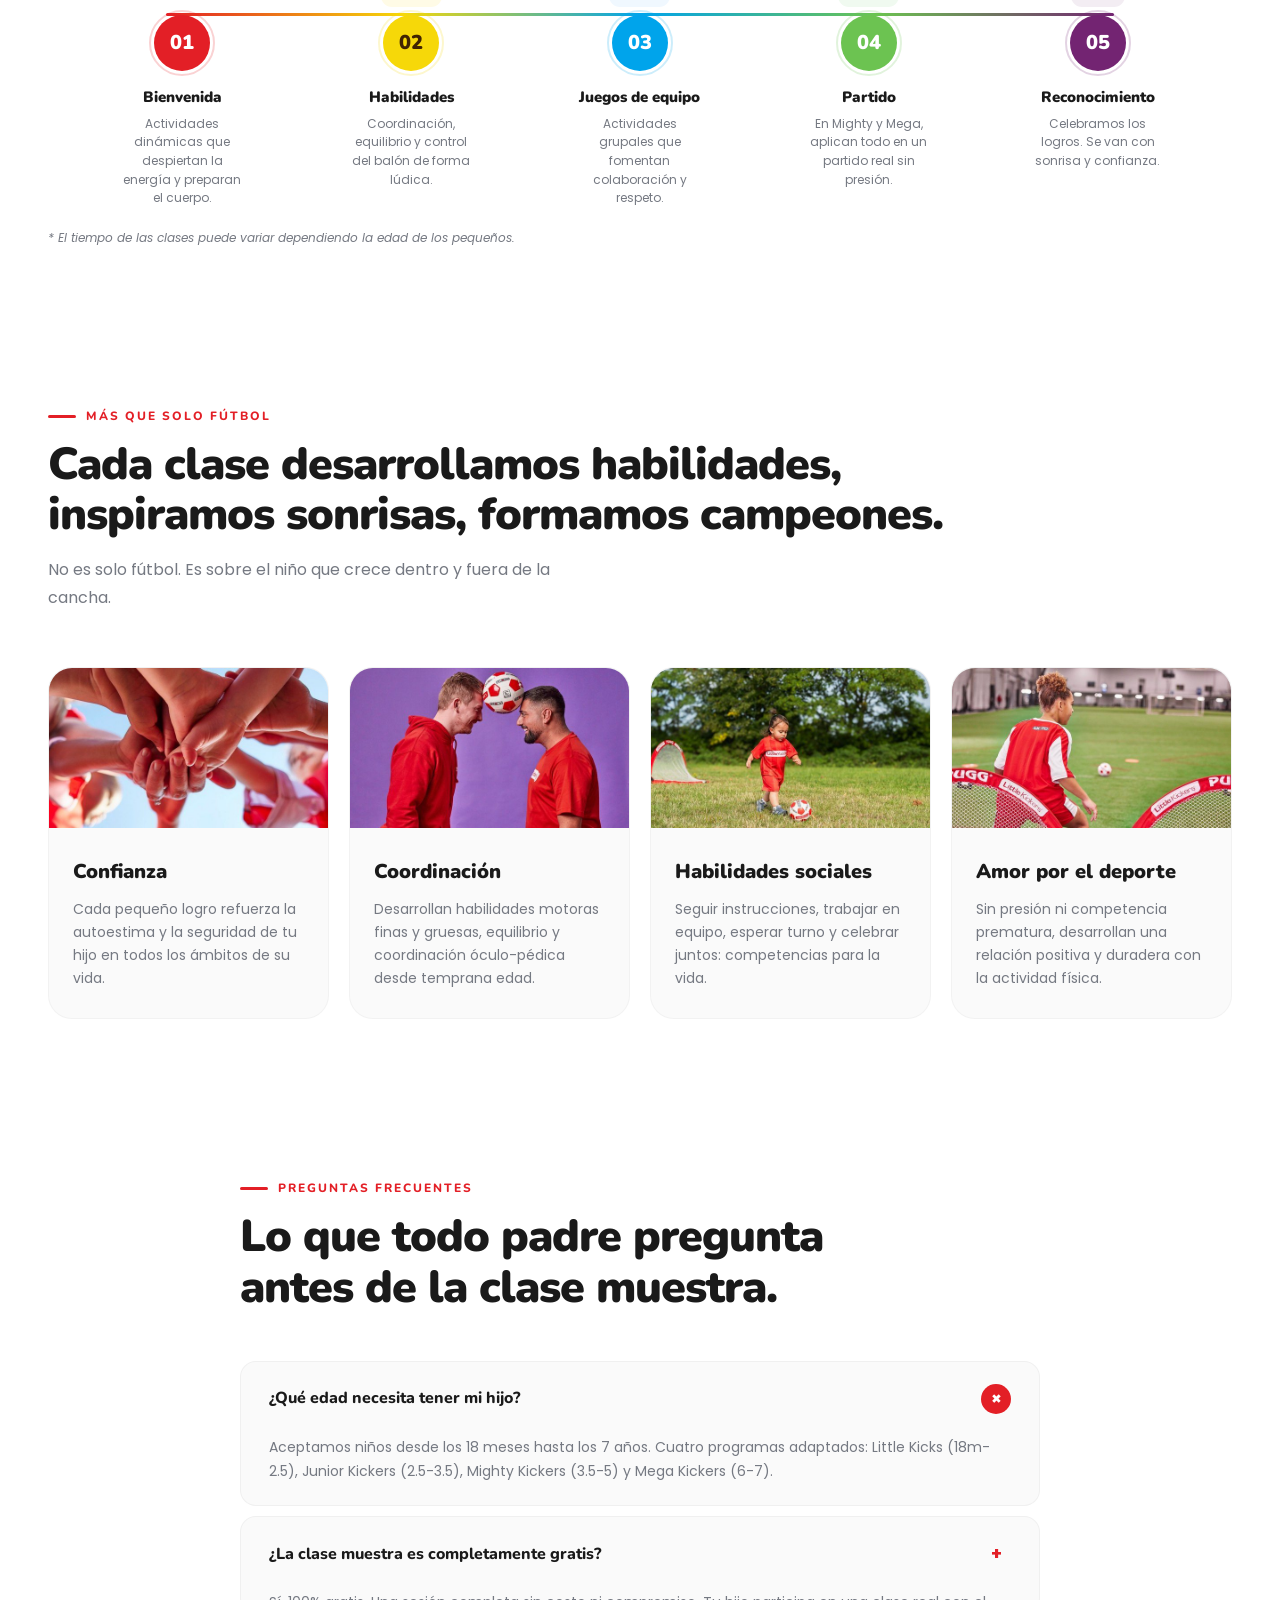
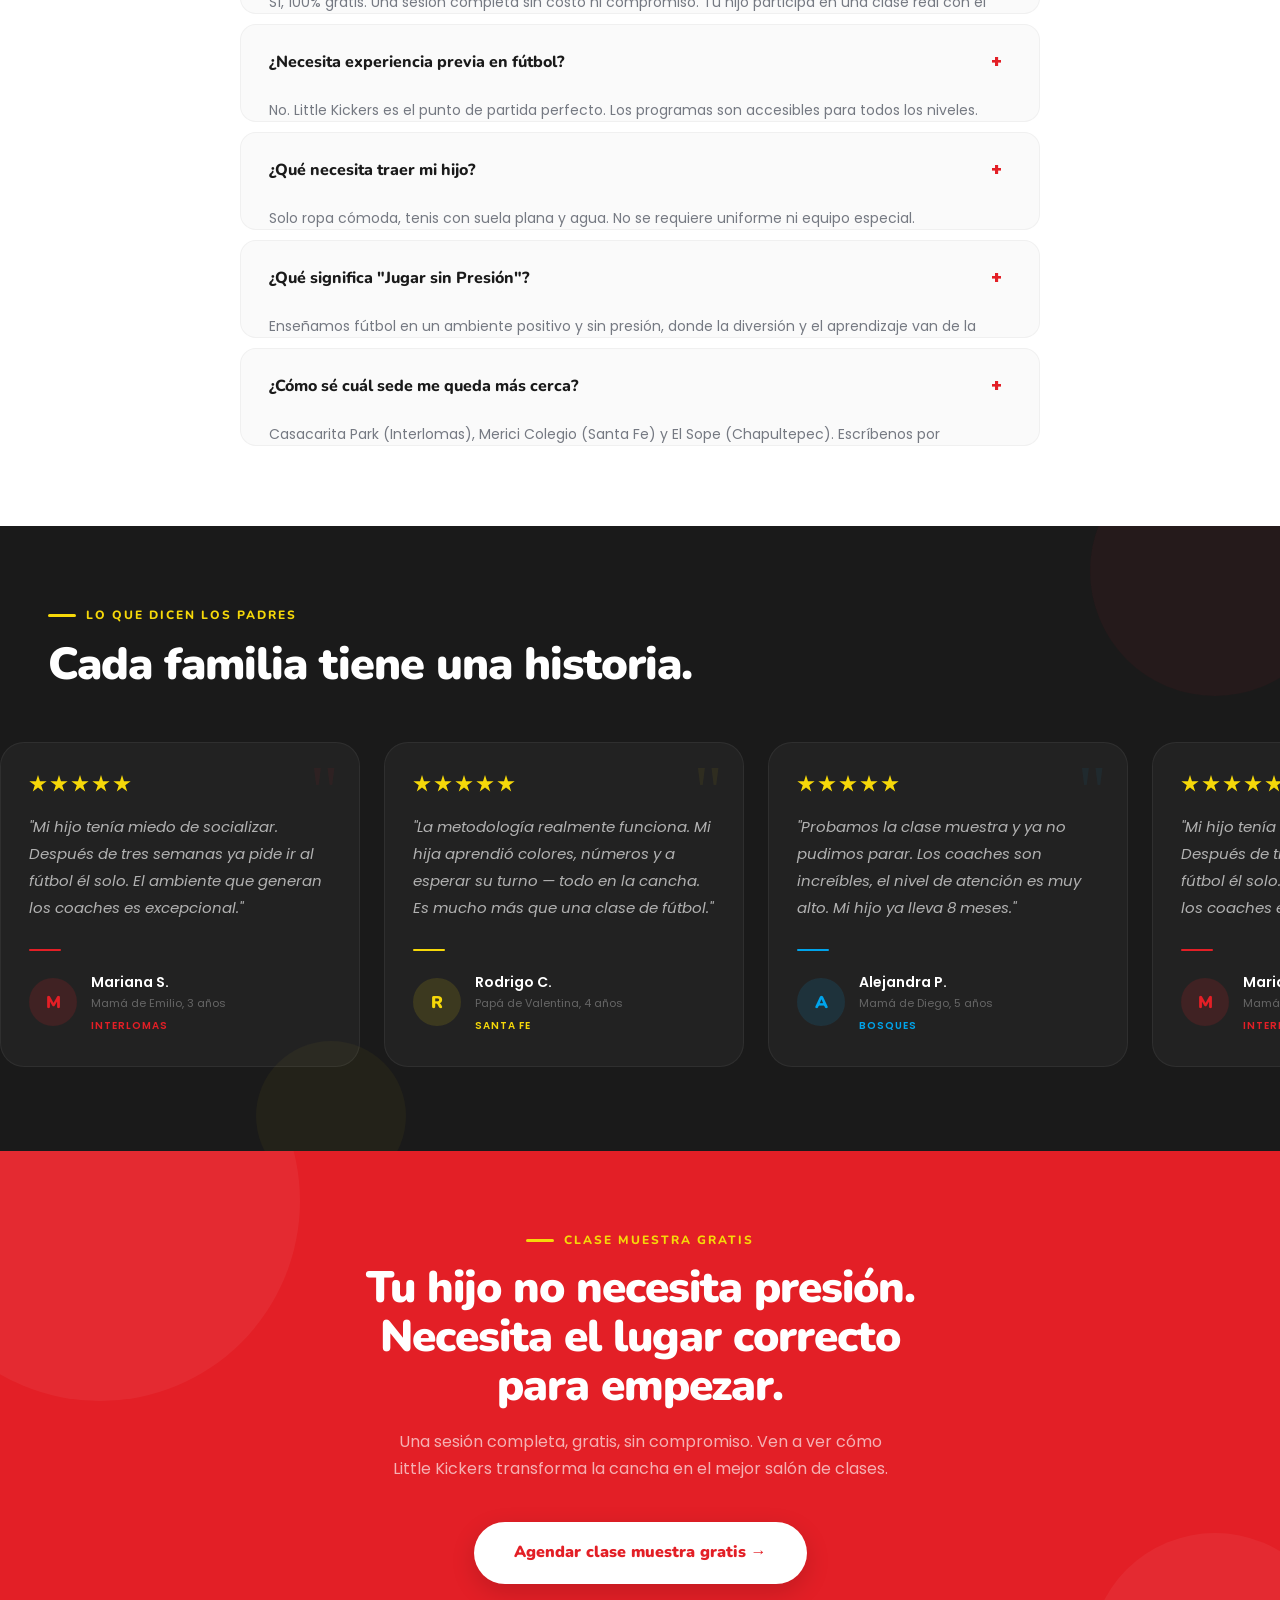
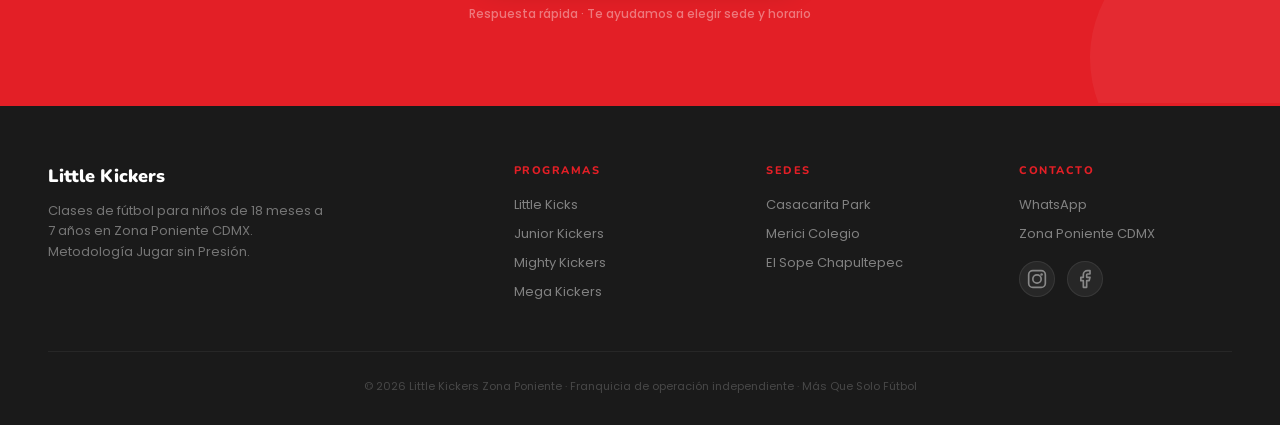
==== commit 033f988f: "Remove The Wingate School sede from home No longer offering classes there. Removed the Wingate sede " ====
--- a/index.html
+++ b/index.html
@@ -191,12 +191,11 @@
   <div class="sec-in">
     <div class="sec-tag rv">Sedes Zona Poniente</div>
     <h2 class="sec-h rv d1">Encuentra tu sede ideal.</h2>
-    <p class="sec-d rv d2">Cuatro sedes para que siempre tengas una opción cerca.</p>
+    <p class="sec-d rv d2">Tres sedes para que siempre tengas una opción cerca.</p>
     <div class="sed-g">
       <div class="sed-c rv"><div class="sed-map"><img src="images/sede-cascarita.webp" alt="Casacarita Park - sede Interlomas" class="sed-img" width="640" height="360" loading="lazy"></div><div class="sed-body"><div class="sed-zone">Sede Norponiente</div><div class="sed-name">Casacarita Park</div><div class="sed-tags"><span class="sed-tag">Interlomas</span><span class="sed-tag">Huixquilucan</span><span class="sed-tag">Bosques</span></div><div class="sed-desc">Espacio amplio y seguro en el corazón de Interlomas.</div><a href="https://www.google.com/maps/place/Cascarita+Park/@19.3475916,-99.3107434,17z/data=!3m1!4b1!4m6!3m5!1s0x85d207d34cbfd849:0xb42cde1fd2afd550!8m2!3d19.3475866!4d-99.3081685!16s%2Fg%2F11x01_0gjw?entry=ttu" class="sed-pin-link" target="_blank" rel="noopener">📍 Ver en Google Maps</a><a href="https://wa.me/5215565245035?text=Hola%2C%20me%20interesa%20agendar%20una%20clase%20muestra%20gratis%20en%20Casacarita%20Park." class="sed-cta" target="_blank" rel="noopener">Reservar aquí →</a></div></div>
       <div class="sed-c rv d1"><div class="sed-map"><img src="images/sede-merici.webp" alt="Merici Colegio - sede Santa Fe" class="sed-img" width="640" height="360" loading="lazy"></div><div class="sed-body"><div class="sed-zone">Sede Suroeste</div><div class="sed-name">Merici Colegio</div><div class="sed-tags"><span class="sed-tag">Santa Fe</span><span class="sed-tag">Cuajimalpa</span><span class="sed-tag">Bosques</span></div><div class="sed-desc">Instalaciones de primer nivel en Santa Fe-Cuajimalpa.</div><a href="https://www.google.com/maps/place/Colegio+Merici/@19.3832648,-99.2578857,17z/data=!3m1!4b1!4m6!3m5!1s0x85d2011f761e665d:0x805bfde3158527c1!8m2!3d19.3832598!4d-99.2553108!16s%2Fg%2F1ptwy5fjj?entry=ttu" class="sed-pin-link" target="_blank" rel="noopener">📍 Ver en Google Maps</a><a href="https://wa.me/5215565245035?text=Hola%2C%20me%20interesa%20agendar%20una%20clase%20muestra%20gratis%20en%20Merici%20Colegio." class="sed-cta" target="_blank" rel="noopener">Reservar aquí →</a></div></div>
       <div class="sed-c rv d2"><div class="sed-map"><img src="images/sede-sope.webp" alt="El Sope Chapultepec - sede Centro-Poniente" class="sed-img" width="640" height="360" loading="lazy"></div><div class="sed-body"><div class="sed-zone">Sede Centro-Poniente</div><div class="sed-name">El Sope Chapultepec</div><div class="sed-tags"><span class="sed-tag">Chapultepec</span><span class="sed-tag">Bosques</span><span class="sed-tag">Santa Fe</span></div><div class="sed-desc">Ubicación céntrica, ambiente seguro y familiar.</div><a href="https://www.google.com/maps/search/?api=1&query=19.417034,-99.201044" class="sed-pin-link" target="_blank" rel="noopener">📍 Ver en Google Maps</a><a href="https://wa.me/5215565245035?text=Hola%2C%20me%20interesa%20agendar%20una%20clase%20muestra%20gratis%20en%20El%20Sope%20Chapultepec." class="sed-cta" target="_blank" rel="noopener">Reservar aquí →</a></div></div>
-      <div class="sed-c rv d3"><div class="sed-map"><img src="images/sede-wingate.webp" alt="The Wingate School - sede Huixquilucan" class="sed-img" width="640" height="360" loading="lazy"></div><div class="sed-body"><div class="sed-zone">Sede Huixquilucan</div><div class="sed-name">The Wingate School</div><div class="sed-tags"><span class="sed-tag">Huixquilucan</span><span class="sed-tag">Interlomas</span><span class="sed-tag">Río Hondo</span></div><div class="sed-desc">Campus verde con instalaciones deportivas de primer nivel.</div><a href="https://www.google.com/maps/place/The+Wingate+School/@19.4018648,-99.3266987,17z/data=!3m1!4b1!4m6!3m5!1s0x85d201f303a98a65:0xe2e23447874b10c!8m2!3d19.4018598!4d-99.3241238!16s%2Fg%2F11cmyvkqmg?entry=ttu" class="sed-pin-link" target="_blank" rel="noopener">📍 Ver en Google Maps</a><a href="https://wa.me/5215565245035?text=Hola%2C%20me%20interesa%20agendar%20una%20clase%20muestra%20gratis%20en%20The%20Wingate%20School." class="sed-cta" target="_blank" rel="noopener">Reservar aquí →</a></div></div>
     </div>
   </div>
 </section>
@@ -210,19 +209,19 @@
     <div class="prg-g">
       <div class="prg-c rv">
         <img src="images/prog-little-kicks.webp" alt="Bebé aprendiendo fútbol en Little Kicks" class="prg-img" loading="lazy" width="640" height="220">
-        <div class="prg-body"><div class="prg-top"><span class="prg-tag red">18m – 2.5 años</span></div><div class="prg-name">Little Kicks</div><div class="prg-sub">El primer contacto con el juego y la confianza</div><div class="prg-desc">Los niños aprenden lo básico del fútbol — dribling, patear, marcar goles — en un formato orientado al juego, acompañados de mamá o papá. Cada niño progresa a su propio ritmo.</div><div class="prg-hor"><div class="prg-hor-h">Horarios · 40-45 min</div><table class="prg-tb"><thead><tr><th>Sede</th><th>Día</th><th>Horario</th></tr></thead><tbody><tr><td>Cascarita Park</td><td>Martes</td><td>16:00 – 16:45</td></tr><tr><td>El Sope</td><td>Jueves</td><td>16:00 – 16:45</td></tr><tr><td>Merici</td><td>Sábado</td><td>9:30 – 10:15</td></tr><tr><td>Wingate</td><td>Sábado</td><td>9:30 – 10:15</td></tr><tr><td>Merici</td><td>Domingo</td><td>9:30 – 10:15</td></tr><tr><td>Merici</td><td>Domingo</td><td>11:30 – 12:15</td></tr></tbody></table></div><a href="https://wa.me/5215565245035?text=Hola%2C%20me%20interesa%20Little%20Kicks%20(18%20meses%20a%202.5%20años)%20-%20clase%20muestra%20gratis." class="prg-cta" target="_blank" rel="noopener">Reservar clase muestra →</a></div>
+        <div class="prg-body"><div class="prg-top"><span class="prg-tag red">18m – 2.5 años</span></div><div class="prg-name">Little Kicks</div><div class="prg-sub">El primer contacto con el juego y la confianza</div><div class="prg-desc">Los niños aprenden lo básico del fútbol — dribling, patear, marcar goles — en un formato orientado al juego, acompañados de mamá o papá. Cada niño progresa a su propio ritmo.</div><div class="prg-hor"><div class="prg-hor-h">Horarios · 40-45 min</div><table class="prg-tb"><thead><tr><th>Sede</th><th>Día</th><th>Horario</th></tr></thead><tbody><tr><td>Cascarita Park</td><td>Martes</td><td>16:00 – 16:45</td></tr><tr><td>El Sope</td><td>Jueves</td><td>16:00 – 16:45</td></tr><tr><td>Merici</td><td>Sábado</td><td>9:30 – 10:15</td></tr><tr><td>Merici</td><td>Domingo</td><td>9:30 – 10:15</td></tr><tr><td>Merici</td><td>Domingo</td><td>11:30 – 12:15</td></tr></tbody></table></div><a href="https://wa.me/5215565245035?text=Hola%2C%20me%20interesa%20Little%20Kicks%20(18%20meses%20a%202.5%20años)%20-%20clase%20muestra%20gratis." class="prg-cta" target="_blank" rel="noopener">Reservar clase muestra →</a></div>
       </div>
       <div class="prg-c rv d1">
         <img src="images/prog-junior-kickers.webp" alt="Niño pequeño pateando balón en Junior Kickers" class="prg-img" loading="lazy" width="640" height="220">
-        <div class="prg-body"><div class="prg-top"><span class="prg-tag yel">2.5 – 3.5 años</span></div><div class="prg-name">Junior Kickers</div><div class="prg-sub">Más coordinación, más interacción, mismo entusiasmo</div><div class="prg-desc">Consolida habilidades de Little Kicks. Los niños son desafiados física y mentalmente con enfoque en aprendizaje a través del juego, apto para todos los niveles.</div><div class="prg-hor"><div class="prg-hor-h">Horarios · 45 min</div><table class="prg-tb"><thead><tr><th>Sede</th><th>Día</th><th>Horario</th></tr></thead><tbody><tr><td>Cascarita Park</td><td>Martes</td><td>16:00 – 16:45</td></tr><tr><td>Cascarita Park</td><td>Jueves</td><td>16:00 – 16:45</td></tr><tr><td>El Sope</td><td>Jueves</td><td>16:00 – 16:45</td></tr><tr><td>Merici</td><td>Sábado</td><td>9:30 – 10:15</td></tr><tr><td>Wingate</td><td>Sábado</td><td>9:30 – 10:15</td></tr><tr><td>Merici</td><td>Domingo</td><td>9:30 – 10:15</td></tr><tr><td>Merici</td><td>Domingo</td><td>11:30 – 12:15</td></tr></tbody></table></div><a href="https://wa.me/5215565245035?text=Hola%2C%20me%20interesa%20Junior%20Kickers%20(2.5%20a%203.5%20años)%20-%20clase%20muestra%20gratis." class="prg-cta" target="_blank" rel="noopener">Reservar clase muestra →</a></div>
+        <div class="prg-body"><div class="prg-top"><span class="prg-tag yel">2.5 – 3.5 años</span></div><div class="prg-name">Junior Kickers</div><div class="prg-sub">Más coordinación, más interacción, mismo entusiasmo</div><div class="prg-desc">Consolida habilidades de Little Kicks. Los niños son desafiados física y mentalmente con enfoque en aprendizaje a través del juego, apto para todos los niveles.</div><div class="prg-hor"><div class="prg-hor-h">Horarios · 45 min</div><table class="prg-tb"><thead><tr><th>Sede</th><th>Día</th><th>Horario</th></tr></thead><tbody><tr><td>Cascarita Park</td><td>Martes</td><td>16:00 – 16:45</td></tr><tr><td>Cascarita Park</td><td>Jueves</td><td>16:00 – 16:45</td></tr><tr><td>El Sope</td><td>Jueves</td><td>16:00 – 16:45</td></tr><tr><td>Merici</td><td>Sábado</td><td>9:30 – 10:15</td></tr><tr><td>Merici</td><td>Domingo</td><td>9:30 – 10:15</td></tr><tr><td>Merici</td><td>Domingo</td><td>11:30 – 12:15</td></tr></tbody></table></div><a href="https://wa.me/5215565245035?text=Hola%2C%20me%20interesa%20Junior%20Kickers%20(2.5%20a%203.5%20años)%20-%20clase%20muestra%20gratis." class="prg-cta" target="_blank" rel="noopener">Reservar clase muestra →</a></div>
       </div>
       <div class="prg-c rv d2">
         <img src="images/prog-mighty-kickers.webp" alt="Niño corriendo sonriente en Mighty Kickers" class="prg-img" loading="lazy" width="640" height="220">
-        <div class="prg-body"><div class="prg-top"><span class="prg-tag blu">3.5 – 5 años</span></div><div class="prg-name">Mighty Kickers</div><div class="prg-sub">Juego guiado, autonomía y trabajo en equipo</div><div class="prg-desc">Planes de sesión que canalizan la confianza y energía. Cada juego de ritmo rápido es más enfocado en el fútbol, manteniendo la diversión al frente.</div><div class="prg-hor"><div class="prg-hor-h">Horarios · 50-60 min</div><table class="prg-tb"><thead><tr><th>Sede</th><th>Día</th><th>Horario</th></tr></thead><tbody><tr><td>Cascarita Park</td><td>Martes</td><td>16:00 – 17:00</td></tr><tr><td>El Sope</td><td>Martes</td><td>15:00 – 15:50</td></tr><tr><td>Cascarita Park</td><td>Jueves</td><td>16:00 – 17:00</td></tr><tr><td>El Sope</td><td>Jueves</td><td>17:00 – 17:50</td></tr><tr><td>Merici</td><td>Sábado</td><td>10:30 – 11:20</td></tr><tr><td>Wingate</td><td>Sábado</td><td>10:30 – 11:20</td></tr><tr><td>Merici</td><td>Domingo</td><td>10:30 – 11:20</td></tr></tbody></table></div><a href="https://wa.me/5215565245035?text=Hola%2C%20me%20interesa%20Mighty%20Kickers%20(3.5%20a%205%20años)%20-%20clase%20muestra%20gratis." class="prg-cta" target="_blank" rel="noopener">Reservar clase muestra →</a></div>
+        <div class="prg-body"><div class="prg-top"><span class="prg-tag blu">3.5 – 5 años</span></div><div class="prg-name">Mighty Kickers</div><div class="prg-sub">Juego guiado, autonomía y trabajo en equipo</div><div class="prg-desc">Planes de sesión que canalizan la confianza y energía. Cada juego de ritmo rápido es más enfocado en el fútbol, manteniendo la diversión al frente.</div><div class="prg-hor"><div class="prg-hor-h">Horarios · 50-60 min</div><table class="prg-tb"><thead><tr><th>Sede</th><th>Día</th><th>Horario</th></tr></thead><tbody><tr><td>Cascarita Park</td><td>Martes</td><td>16:00 – 17:00</td></tr><tr><td>El Sope</td><td>Martes</td><td>15:00 – 15:50</td></tr><tr><td>Cascarita Park</td><td>Jueves</td><td>16:00 – 17:00</td></tr><tr><td>El Sope</td><td>Jueves</td><td>17:00 – 17:50</td></tr><tr><td>Merici</td><td>Sábado</td><td>10:30 – 11:20</td></tr><tr><td>Merici</td><td>Domingo</td><td>10:30 – 11:20</td></tr></tbody></table></div><a href="https://wa.me/5215565245035?text=Hola%2C%20me%20interesa%20Mighty%20Kickers%20(3.5%20a%205%20años)%20-%20clase%20muestra%20gratis." class="prg-cta" target="_blank" rel="noopener">Reservar clase muestra →</a></div>
       </div>
       <div class="prg-c rv d3">
         <img src="images/prog-mega-kickers.webp" alt="Partido de niños en Mega Kickers" class="prg-img" loading="lazy" width="640" height="220">
-        <div class="prg-body"><div class="prg-top"><span class="prg-tag grn">6 – 7 años</span></div><div class="prg-name">Mega Kickers</div><div class="prg-sub">Coordinación, confianza y comprensión del juego real</div><div class="prg-desc">La culminación de los tres programas. Combina todas las habilidades con partido real, enfocado en juego limpio y comprensión práctica de las reglas.</div><div class="prg-hor"><div class="prg-hor-h">Horarios · 60-90 min</div><table class="prg-tb"><thead><tr><th>Sede</th><th>Día</th><th>Horario</th></tr></thead><tbody><tr><td>Cascarita Park</td><td>Martes</td><td>17:00 – 18:30</td></tr><tr><td>El Sope</td><td>Martes</td><td>15:00 – 16:00</td></tr><tr><td>Cascarita Park</td><td>Jueves</td><td>17:00 – 18:30</td></tr><tr><td>El Sope</td><td>Jueves</td><td>17:00 – 18:30</td></tr><tr><td>Merici</td><td>Sábado</td><td>11:30 – 12:30</td></tr><tr><td>Wingate</td><td>Sábado</td><td>11:30 – 12:30</td></tr><tr><td>Merici</td><td>Domingo</td><td>9:30 – 11:00</td></tr><tr><td>Merici</td><td>Domingo</td><td>11:30 – 12:30</td></tr></tbody></table></div><a href="https://wa.me/5215565245035?text=Hola%2C%20me%20interesa%20Mega%20Kickers%20(6%20a%207%20años)%20-%20clase%20muestra%20gratis." class="prg-cta" target="_blank" rel="noopener">Reservar clase muestra →</a></div>
+        <div class="prg-body"><div class="prg-top"><span class="prg-tag grn">6 – 7 años</span></div><div class="prg-name">Mega Kickers</div><div class="prg-sub">Coordinación, confianza y comprensión del juego real</div><div class="prg-desc">La culminación de los tres programas. Combina todas las habilidades con partido real, enfocado en juego limpio y comprensión práctica de las reglas.</div><div class="prg-hor"><div class="prg-hor-h">Horarios · 60-90 min</div><table class="prg-tb"><thead><tr><th>Sede</th><th>Día</th><th>Horario</th></tr></thead><tbody><tr><td>Cascarita Park</td><td>Martes</td><td>17:00 – 18:30</td></tr><tr><td>El Sope</td><td>Martes</td><td>15:00 – 16:00</td></tr><tr><td>Cascarita Park</td><td>Jueves</td><td>17:00 – 18:30</td></tr><tr><td>El Sope</td><td>Jueves</td><td>17:00 – 18:30</td></tr><tr><td>Merici</td><td>Sábado</td><td>11:30 – 12:30</td></tr><tr><td>Merici</td><td>Domingo</td><td>9:30 – 11:00</td></tr><tr><td>Merici</td><td>Domingo</td><td>11:30 – 12:30</td></tr></tbody></table></div><a href="https://wa.me/5215565245035?text=Hola%2C%20me%20interesa%20Mega%20Kickers%20(6%20a%207%20años)%20-%20clase%20muestra%20gratis." class="prg-cta" target="_blank" rel="noopener">Reservar clase muestra →</a></div>
       </div>
     </div>
   </div>
@@ -302,7 +301,7 @@
       <div class="faq-item rv d2"><div class="faq-q" data-action="faq"><div class="faq-qt">¿Necesita experiencia previa en fútbol?</div><div class="faq-tog">+</div></div><div class="faq-a"><div class="faq-at">No. Little Kickers es el punto de partida perfecto. Los programas son accesibles para todos los niveles.</div></div></div>
       <div class="faq-item rv d3"><div class="faq-q" data-action="faq"><div class="faq-qt">¿Qué necesita traer mi hijo?</div><div class="faq-tog">+</div></div><div class="faq-a"><div class="faq-at">Solo ropa cómoda, tenis con suela plana y agua. No se requiere uniforme ni equipo especial.</div></div></div>
       <div class="faq-item rv d4"><div class="faq-q" data-action="faq"><div class="faq-qt">¿Qué significa "Jugar sin Presión"?</div><div class="faq-tog">+</div></div><div class="faq-a"><div class="faq-at">Enseñamos fútbol en un ambiente positivo y sin presión, donde la diversión y el aprendizaje van de la mano. Nunca empujamos, acompañamos.</div></div></div>
-      <div class="faq-item rv d5"><div class="faq-q" data-action="faq"><div class="faq-qt">¿Cómo sé cuál sede me queda más cerca?</div><div class="faq-tog">+</div></div><div class="faq-a"><div class="faq-at">Casacarita Park (Interlomas), Merici Colegio (Santa Fe), El Sope (Chapultepec) y The Wingate School (Huixquilucan). Escríbenos por WhatsApp y te orientamos.</div></div></div>
+      <div class="faq-item rv d5"><div class="faq-q" data-action="faq"><div class="faq-qt">¿Cómo sé cuál sede me queda más cerca?</div><div class="faq-tog">+</div></div><div class="faq-a"><div class="faq-at">Casacarita Park (Interlomas), Merici Colegio (Santa Fe) y El Sope (Chapultepec). Escríbenos por WhatsApp y te orientamos.</div></div></div>
     </div>
   </div>
 </section>
@@ -340,7 +339,7 @@
   <div class="ft-g">
     <div><div class="ft-brand">Little Kickers</div><div class="ft-bd">Clases de fútbol para niños de 18 meses a 7 años en Zona Poniente CDMX. Metodología Jugar sin Presión.</div></div>
     <div><div class="ft-ct">Programas</div><a href="#programas" class="ft-lk">Little Kicks</a><a href="#programas" class="ft-lk">Junior Kickers</a><a href="#programas" class="ft-lk">Mighty Kickers</a><a href="#programas" class="ft-lk">Mega Kickers</a></div>
-    <div><div class="ft-ct">Sedes</div><a href="#sedes" class="ft-lk">Casacarita Park</a><a href="#sedes" class="ft-lk">Merici Colegio</a><a href="#sedes" class="ft-lk">El Sope Chapultepec</a><a href="#sedes" class="ft-lk">The Wingate School</a></div>
+    <div><div class="ft-ct">Sedes</div><a href="#sedes" class="ft-lk">Casacarita Park</a><a href="#sedes" class="ft-lk">Merici Colegio</a><a href="#sedes" class="ft-lk">El Sope Chapultepec</a></div>
     <div><div class="ft-ct">Contacto</div><a href="https://wa.me/5215565245035" class="ft-lk" target="_blank" rel="noopener">WhatsApp</a><span class="ft-lk" style="cursor:default">Zona Poniente CDMX</span><div style="display:flex;gap:12px;margin-top:16px"><a href="https://www.instagram.com/littlekickersciudadmexico/" class="ft-social" target="_blank" rel="noopener" aria-label="Instagram"><svg width="20" height="20" viewBox="0 0 24 24" fill="none" stroke="currentColor" stroke-width="2" stroke-linecap="round" stroke-linejoin="round"><rect x="2" y="2" width="20" height="20" rx="5"/><circle cx="12" cy="12" r="5"/><circle cx="17.5" cy="6.5" r="1.5" fill="currentColor" stroke="none"/></svg></a><a href="https://www.facebook.com/littlekickersmexico/?locale=es_LA" class="ft-social" target="_blank" rel="noopener" aria-label="Facebook"><svg width="20" height="20" viewBox="0 0 24 24" fill="none" stroke="currentColor" stroke-width="2" stroke-linecap="round" stroke-linejoin="round"><path d="M18 2h-3a5 5 0 0 0-5 5v3H7v4h3v8h4v-8h3l1-4h-4V7a1 1 0 0 1 1-1h3z"/></svg></a></div></div>
   </div>
   <div class="ft-bot"><span class="ft-cp">© 2026 Little Kickers Zona Poniente · Franquicia de operación independiente · Más Que Solo Fútbol</span></div>
--- a/styles.css
+++ b/styles.css
@@ -255,7 +255,7 @@
 
 /* ═══ SEDES ═══ */
 .sed{background:var(--off)}
-.sed-g{display:grid;grid-template-columns:repeat(2,1fr);gap:20px;margin-top:56px}
+.sed-g{display:grid;grid-template-columns:repeat(3,1fr);gap:20px;margin-top:56px}
 .sed-c{background:#fff;border-radius:var(--rl);overflow:hidden;border:1px solid rgba(0,0,0,.04);transition:all .4s}
 .sed-c:hover{transform:translateY(-4px);box-shadow:var(--sl)}
 .sed-map{height:225px;background:var(--cream);position:relative;overflow:hidden;display:flex;align-items:center;justify-content:center}
